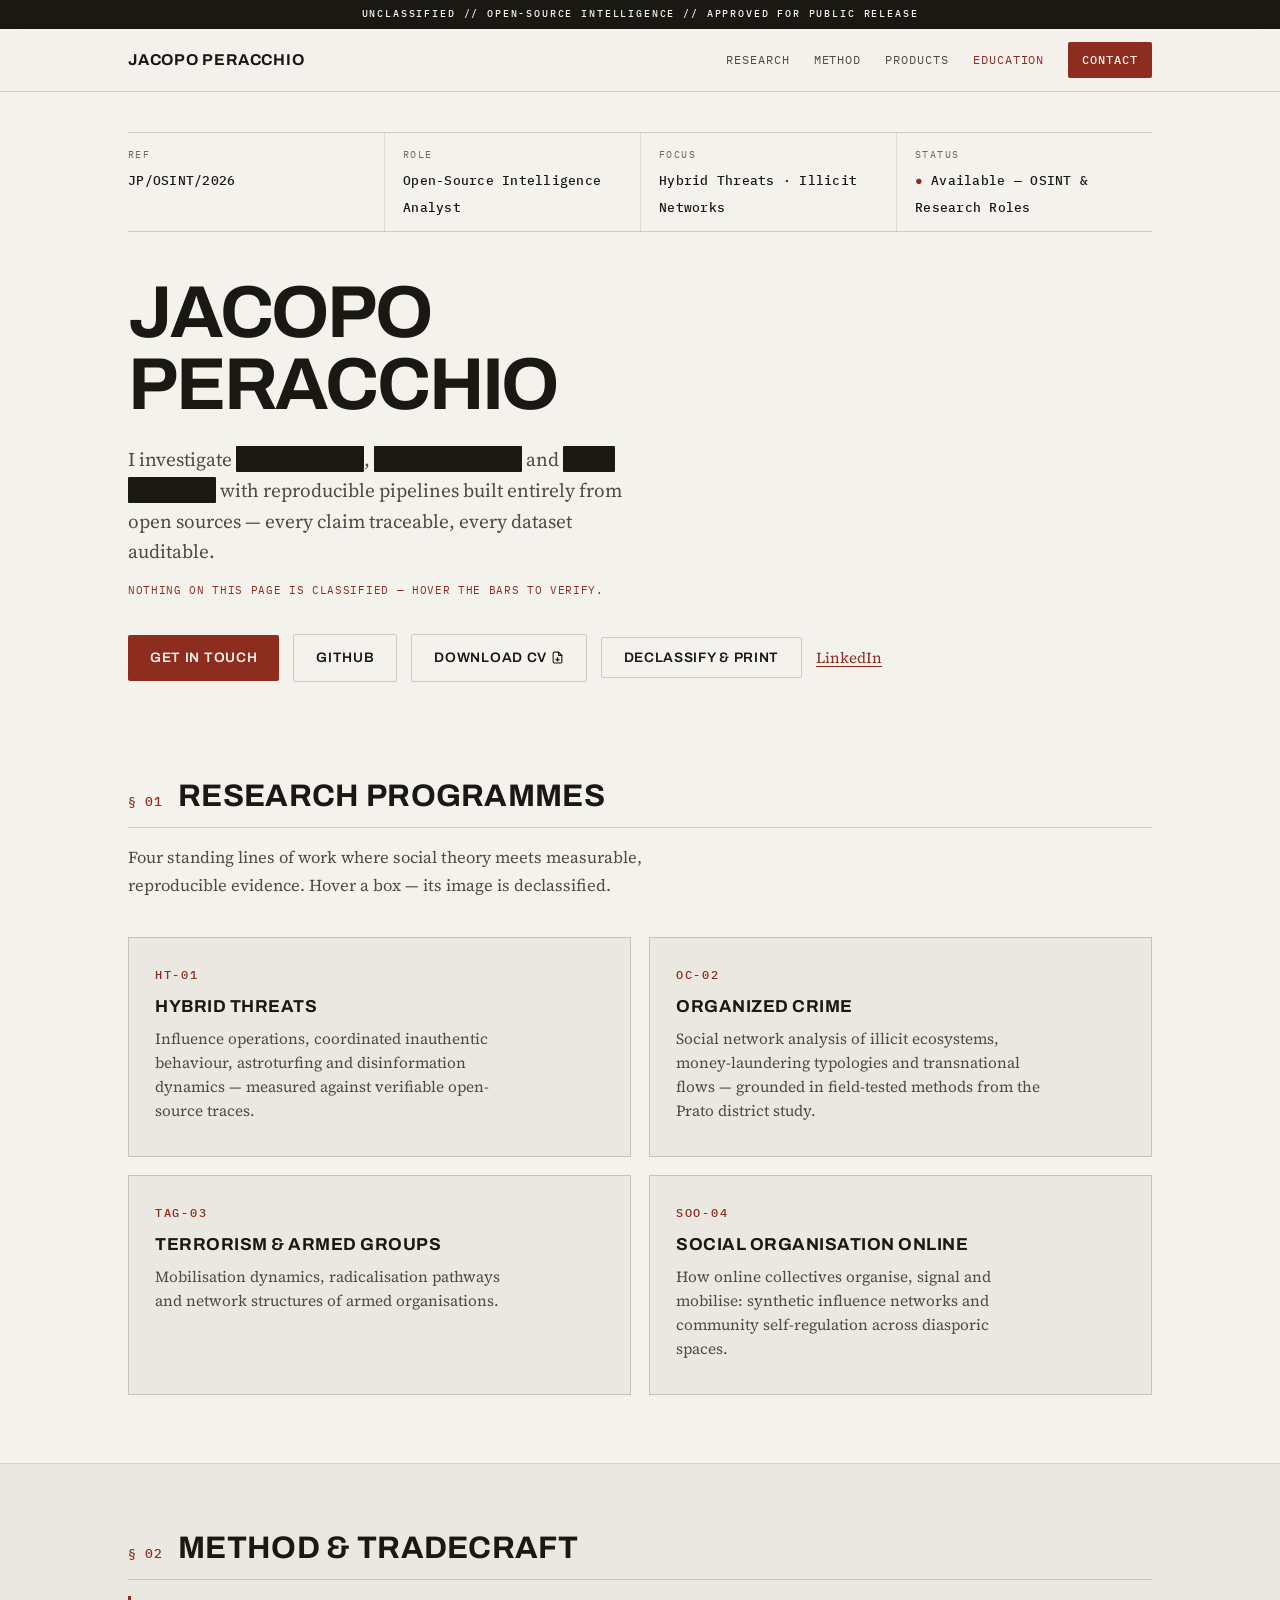
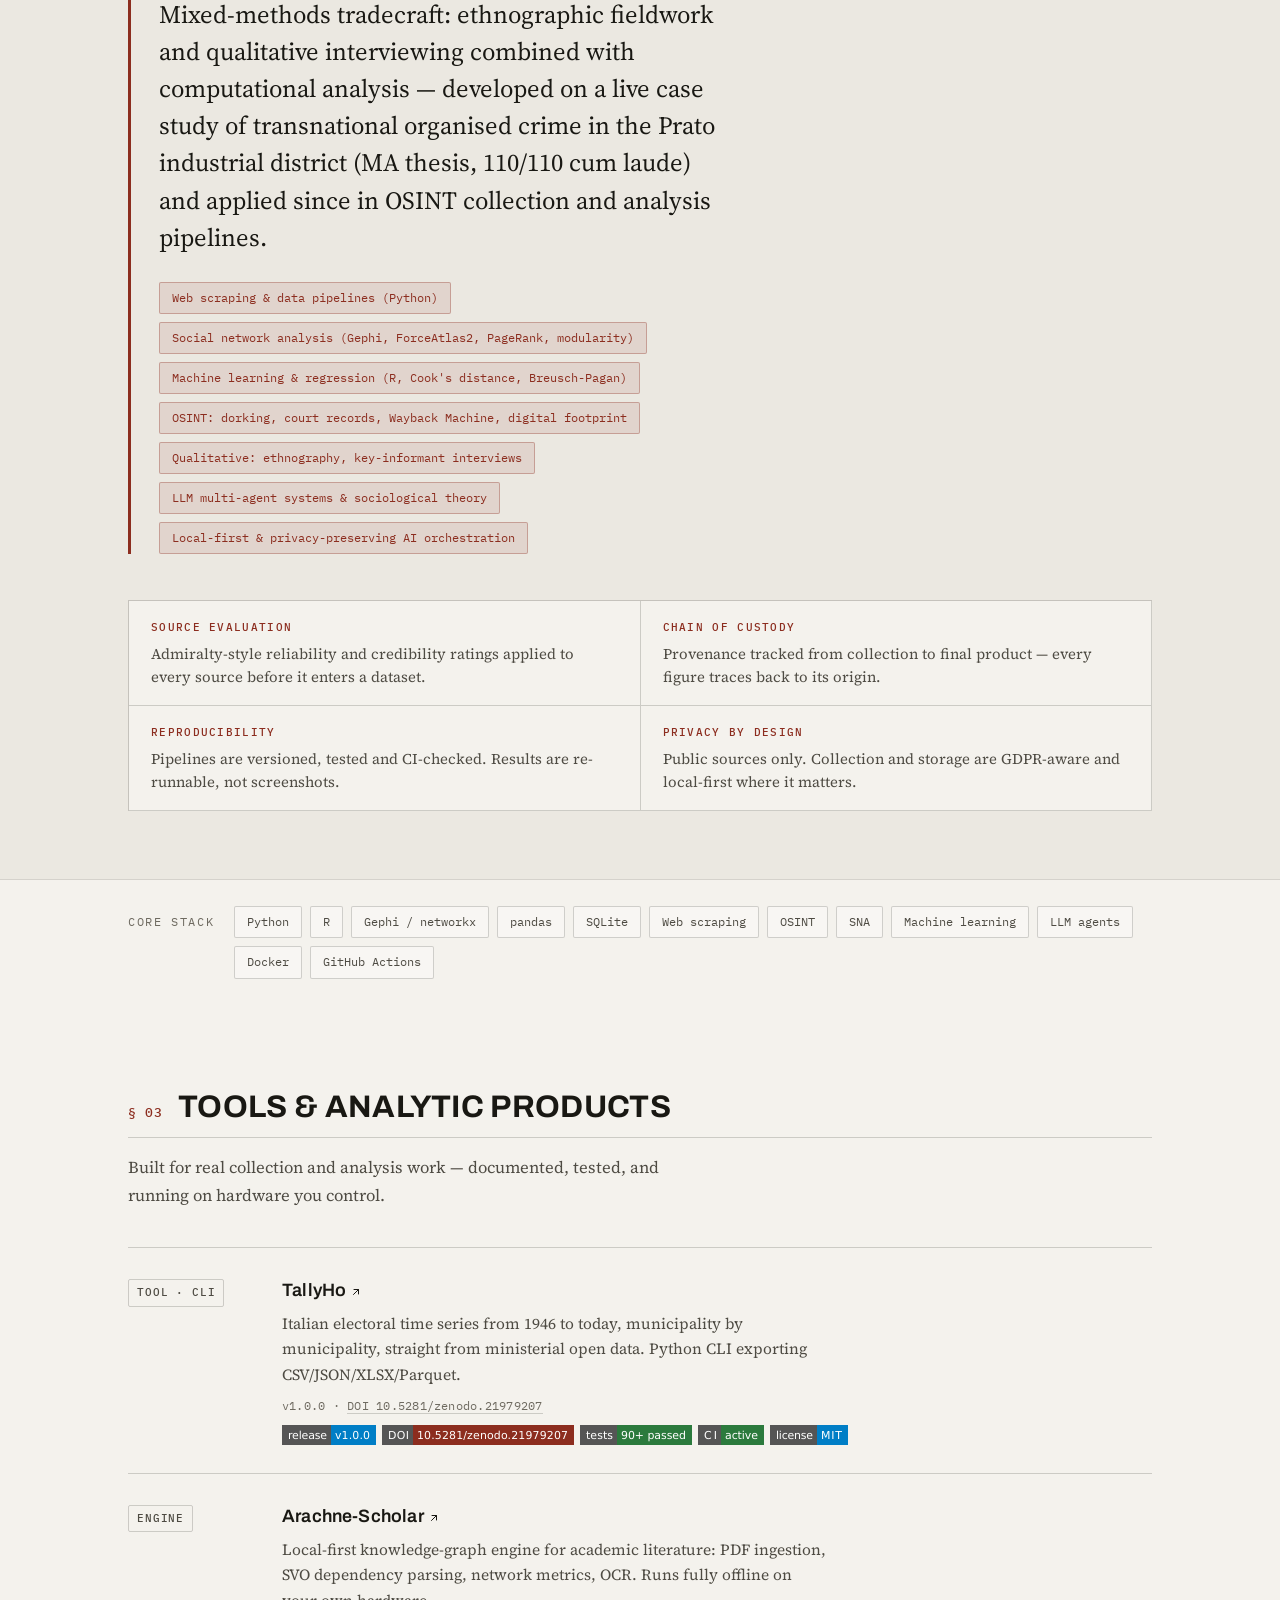
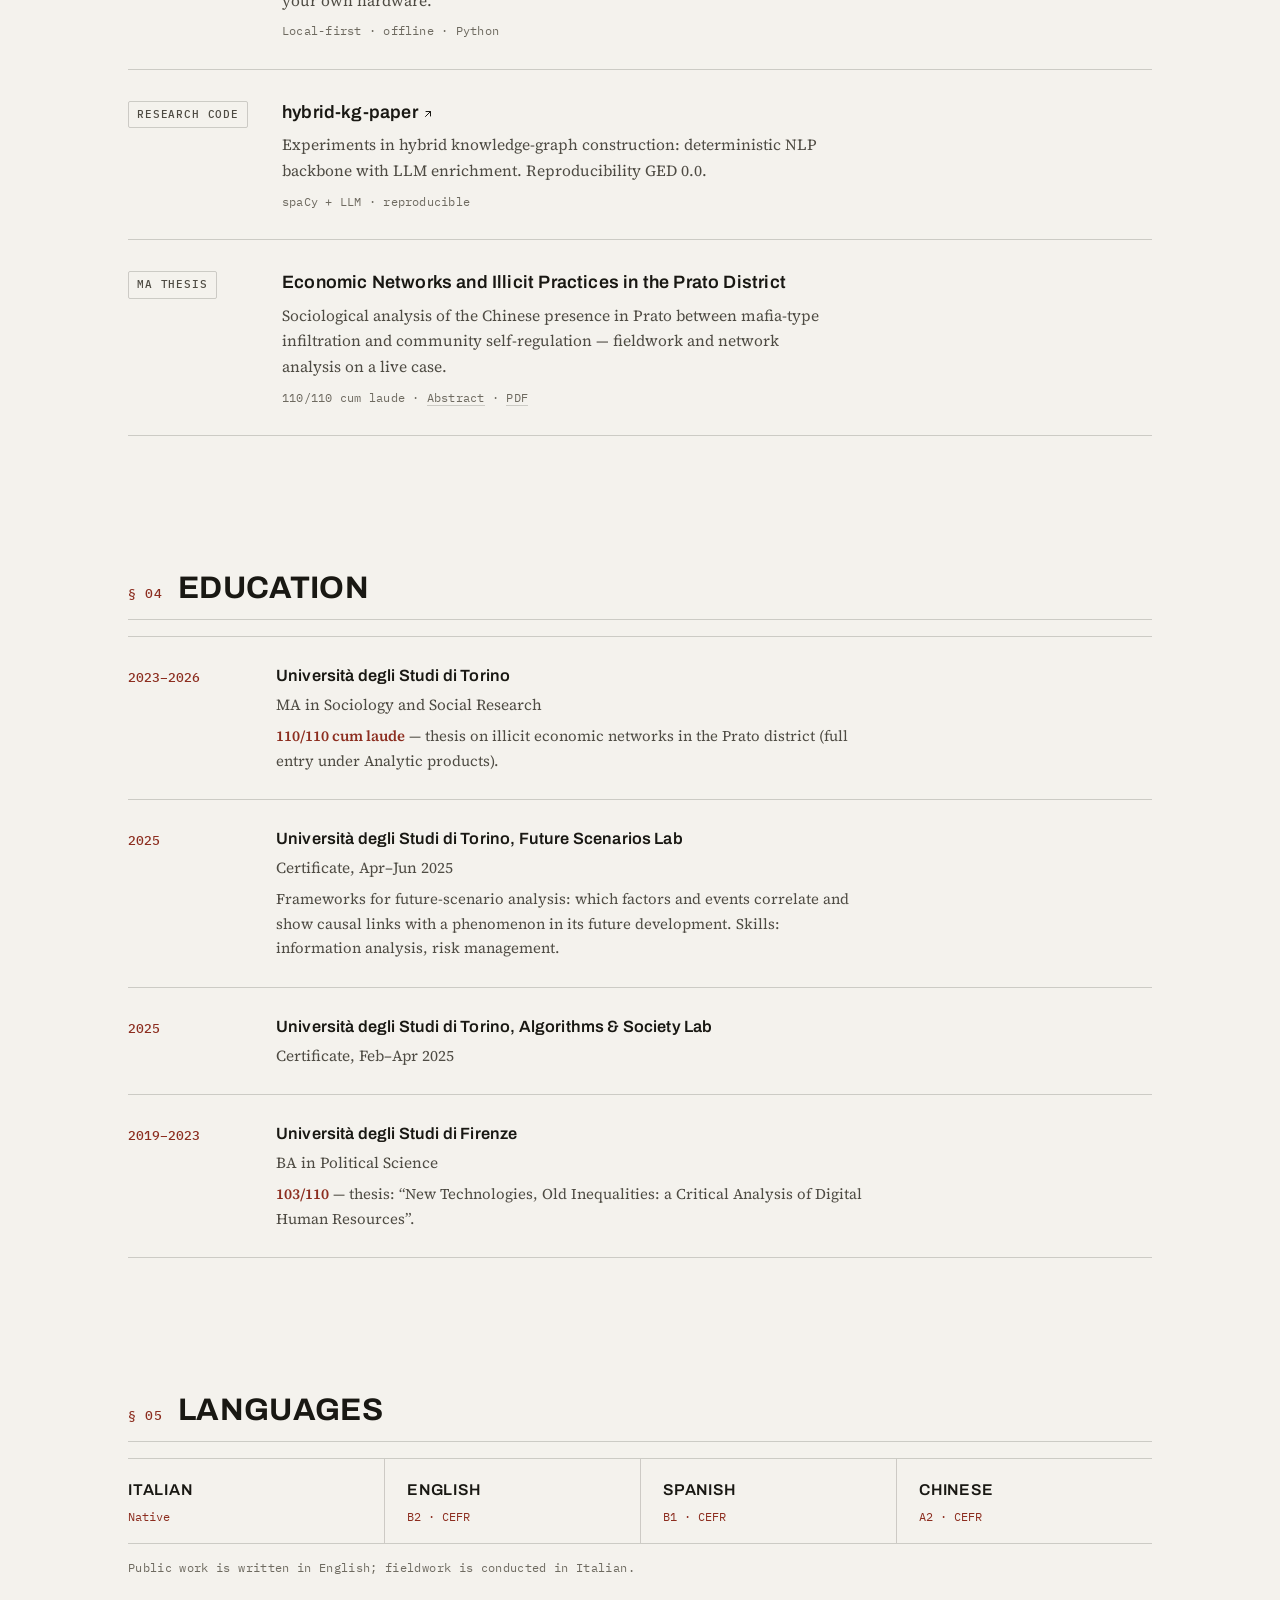
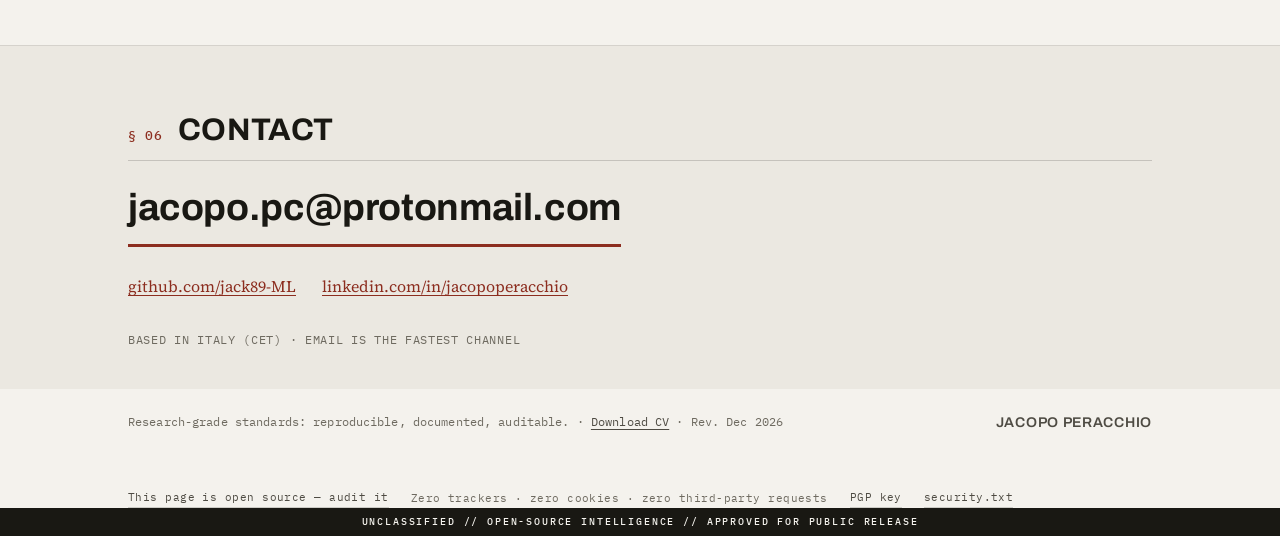
==== index.html @ c1d6b280 "Add robots.txt, sitemap.xml and RFC 9116 security.txt; link security.txt in footer" ====
<!DOCTYPE html>
<html lang="en">
<head>
<meta charset="UTF-8">
<meta name="viewport" content="width=device-width, initial-scale=1.0">
<title>Jacopo Peracchio — Open-Source Intelligence Analyst &amp; Computational Social Scientist</title>
<meta name="description" content="OSINT analyst and computational social scientist. Collection and analysis pipelines for hybrid threats, organized crime and illicit networks — reproducible, documented, auditable. Open to OSINT & research roles.">
<meta property="og:title" content="Jacopo Peracchio — Open-Source Intelligence Analyst">
<meta property="og:description" content="Reproducible OSINT and computational social science: pipelines for hybrid threats, organized crime and illicit networks.">
<meta property="og:image" content="assets/gephi_prato_graph.jpg">
<meta property="og:type" content="website">
<link rel="icon" href="data:image/svg+xml,<svg xmlns='http://www.w3.org/2000/svg' viewBox='0 0 16 16'><rect width='16' height='16' rx='3' fill='%23f4f2ed'/><rect x='3' y='6.5' width='10' height='3' fill='%23191813'/><rect x='5' y='11' width='6' height='1.5' fill='%238c2d1f'/></svg>">
<link rel="stylesheet" href="assets/fonts/fonts-local.css">
<script type="application/ld+json">
{
  "@context": "https://schema.org",
  "@type": "Person",
  "name": "Jacopo Peracchio",
  "email": "mailto:jacopo.pc@protonmail.com",
  "url": "https://jack89-ml.github.io/",
  "jobTitle": "Open-Source Intelligence Analyst",
  "description": "OSINT analyst and computational social scientist: collection and analysis pipelines for hybrid threats, organized crime and illicit networks.",
  "knowsLanguage": ["it", "en", "es", "zh"],
  "nationality": {"@type": "Country", "name": "Italy"},
  "alumniOf": [
    {"@type": "CollegeOrUniversity", "name": "Università degli Studi di Torino"},
    {"@type": "CollegeOrUniversity", "name": "Università degli Studi di Firenze"}
  ],
  "sameAs": [
    "https://github.com/jack89-ML",
    "https://www.linkedin.com/in/jacopoperacchio/"
  ]
}
</script>
<script>document.documentElement.classList.add('js');</script>
<style>
  /* ===== Intelligence-assessment document system =====
     The page is typeset like an analytic product approved for public
     release: classification banner, document-control header, mono
     control data, grotesque display, report-serif prose.
     Signature: redaction bars in the hero that unredact on hover. */
  :root {
    --paper: #f4f2ed;
    --panel: #ebe8e1;
    --ink: #191813;
    --ink-2: #4e4b43;
    --ink-3: #6e6a60;
    --ox: #8c2d1f;
    --ox-deep: #6e2318;
    --ox-soft: rgba(140, 45, 31, 0.10);
    --line: rgba(25, 24, 19, 0.18);
    --line-soft: rgba(25, 24, 19, 0.10);
    --disp: 'Archivo', 'Helvetica Neue', Arial, sans-serif;
    --serif: 'Source Serif 4', Georgia, 'Times New Roman', serif;
    --mono: 'IBM Plex Mono', ui-monospace, 'SF Mono', Menlo, monospace;
    --maxw: 1080px;
  }
  * { margin: 0; padding: 0; box-sizing: border-box; }
  html { scroll-behavior: smooth; }
  body {
    background: var(--paper);
    color: var(--ink);
    font-family: var(--serif);
    font-size: 16px;
    line-height: 1.65;
    -webkit-font-smoothing: antialiased;
    text-rendering: optimizeLegibility;
  }
  ::selection { background: var(--ox); color: var(--paper); }
  .container { max-width: var(--maxw); margin: 0 auto; padding: 0 28px; }
  a { color: var(--ox); text-decoration-thickness: 1px; text-underline-offset: 3px; }
  a:hover { color: var(--ox-deep); }
  a:focus-visible, .redact:focus-visible { outline: 2px solid var(--ox); outline-offset: 3px; border-radius: 2px; }
  .ico { vertical-align: -2px; display: inline-block; }

  /* ===== Classification banner ===== */
  .banner {
    background: var(--ink); color: var(--paper);
    font-family: var(--mono); font-size: 0.64rem; font-weight: 500;
    letter-spacing: 0.18em; text-transform: uppercase;
    text-align: center; padding: 6px 12px;
  }

  /* ===== Header ===== */
  .site-header {
    position: sticky; top: 0; z-index: 50;
    background: rgba(244, 242, 237, 0.93);
    backdrop-filter: blur(8px);
    border-bottom: 1px solid var(--line);
  }
  .nav { display: flex; align-items: center; justify-content: space-between; height: 62px; }
  .brand {
    font-family: var(--disp); font-weight: 700; font-size: 0.98rem;
    letter-spacing: 0.05em; text-transform: uppercase;
    color: var(--ink); text-decoration: none;
  }
  .brand:hover { color: var(--ink); }
  .nav-links { display: flex; align-items: center; gap: 24px; }
  .nav-links a {
    font-family: var(--mono); font-size: 0.74rem; letter-spacing: 0.08em;
    text-transform: uppercase; color: var(--ink-2); text-decoration: none;
  }
  .nav-links a:hover { color: var(--ox); }
  .nav-links a.active { color: var(--ox); }
  .nav-links .nav-cta {
    font-family: var(--mono); font-size: 0.74rem; font-weight: 500;
    letter-spacing: 0.08em; text-transform: uppercase;
    color: var(--paper); background: var(--ox); text-decoration: none;
    padding: 8px 14px; border-radius: 2px;
    transition: background 0.15s ease;
  }
  .nav-links .nav-cta:hover { background: var(--ox-deep); color: var(--paper); }

  /* ===== Hero: document-control block ===== */
  .hero { padding: 40px 0 30px; }
  .doc-meta {
    display: grid; grid-template-columns: repeat(4, 1fr);
    border-top: 1px solid var(--line); border-bottom: 1px solid var(--line);
    margin-bottom: 44px;
  }
  .doc-meta .cell { padding: 14px 18px 12px; border-left: 1px solid var(--line-soft); }
  .doc-meta .cell:first-child { border-left: none; padding-left: 0; }
  .doc-meta .k {
    font-family: var(--mono); font-size: 0.62rem; letter-spacing: 0.14em;
    text-transform: uppercase; color: var(--ink-3); display: block; margin-bottom: 3px;
  }
  .doc-meta .v {
    font-family: var(--mono); font-size: 0.8rem; font-weight: 500;
    color: var(--ink); letter-spacing: 0.02em;
  }
  .doc-meta .v .ok { color: var(--ox); }
  .hero-grid { display: grid; grid-template-columns: 1fr; gap: 56px; align-items: start; width: 100%; }
  .hero h1 {
    font-family: var(--disp); font-weight: 700; text-transform: uppercase;
    letter-spacing: -0.03em; line-height: 0.98;
    font-size: clamp(2.5rem, 6.4vw, 4.6rem);
    margin-bottom: 24px; color: var(--ink);
  }
  .hero .lead { font-size: 1.2rem; line-height: 1.6; color: var(--ink-2); max-width: 52ch; margin-bottom: 14px; }
  .redact {
    background: var(--ink); color: transparent;
    padding: 0 0.18em; border-radius: 1px;
    box-decoration-break: clone; -webkit-box-decoration-break: clone;
    transition: background-color 0.18s ease, color 0.18s ease;
  }
  .redact:hover, .redact:focus-visible, .redact.open {
    background: var(--ox-soft); color: var(--ink);
  }
  .declass-note {
    font-family: var(--mono); font-size: 0.7rem; letter-spacing: 0.06em;
    text-transform: uppercase; color: var(--ox); margin-bottom: 34px;
  }
  .hero-cta { display: flex; align-items: center; gap: 14px; flex-wrap: wrap; }
  .btn {
    display: inline-block; font-family: var(--disp); font-weight: 600;
    font-size: 0.86rem; letter-spacing: 0.05em; text-transform: uppercase;
    padding: 12px 22px; border-radius: 2px; text-decoration: none; cursor: pointer;
    transition: background 0.15s ease, border-color 0.15s ease, color 0.15s ease;
  }
  .btn-primary { background: var(--ox); color: var(--paper); }
  .btn-primary:hover { background: var(--ox-deep); color: var(--paper); }
  .btn-ghost { background: transparent; color: var(--ink); border: 1px solid var(--line); }
  .btn-ghost:hover { border-color: var(--ox); color: var(--ox); }
  .link-inline { font-size: 0.95rem; font-weight: 500; }
  /* hero: no figure — the plate now lives in the Research Programmes viewer */

  /* ===== Sections ===== */
  .sec { padding: 68px 0; }
  .sec-head {
    display: flex; align-items: baseline; gap: 16px;
    border-bottom: 1px solid var(--line); padding-bottom: 14px; margin-bottom: 16px;
  }
  .sec-ref { font-family: var(--mono); font-size: 0.82rem; font-weight: 500; color: var(--ox); letter-spacing: 0.04em; }
  .sec-head h2 {
    font-family: var(--disp); font-weight: 700; text-transform: uppercase;
    letter-spacing: 0.01em; line-height: 1.05; color: var(--ink);
    font-size: clamp(1.35rem, 2.6vw, 1.95rem);
  }
  .sec-note { color: var(--ink-2); max-width: 64ch; margin-bottom: 38px; font-size: 1.04rem; }

  /* ===== Research programmes: 2x2 grid, image appears on hover ===== */
  .ri-grid { display: grid; grid-template-columns: 1fr 1fr; gap: 18px; }
  .ri-card {
    position: relative; z-index: 1; overflow: hidden;
    background: var(--panel); border: 1px solid var(--line);
    padding: 26px 26px 24px; min-height: 220px;
    display: flex; flex-direction: column;
    transition: transform 0.25s ease, box-shadow 0.25s ease, border-color 0.25s ease;
  }
  .ri-img {
    position: absolute; inset: 0; z-index: 0; width: 100%; height: 100%;
    object-fit: cover; filter: grayscale(0.3) sepia(0.08) contrast(1.03);
    opacity: 0; transform: scale(1.06);
    transition: opacity 0.35s ease, transform 0.5s ease;
  }
  .ri-tint {
    position: absolute; inset: 0; z-index: 1;
    background: linear-gradient(160deg, rgba(110, 35, 24, 0.86), rgba(25, 24, 19, 0.84));
    opacity: 0; transition: opacity 0.35s ease;
  }
  .ri-card > .ri-code, .ri-card > h3, .ri-card > .ri-desc { position: relative; z-index: 2; }
  .ri-card .ri-code {
    font-family: var(--mono); font-size: 0.78rem; font-weight: 500;
    letter-spacing: 0.14em; color: var(--ox); margin-bottom: 12px;
    transition: color 0.3s ease;
  }
  .ri-card h3 {
    font-family: var(--disp); font-weight: 700; text-transform: uppercase;
    letter-spacing: 0.03em; font-size: 1.08rem; line-height: 1.2;
    color: var(--ink); transition: color 0.3s ease;
  }
  .ri-card .ri-desc {
    color: var(--ink-2); font-size: 0.96rem; line-height: 1.55;
    margin-top: 10px; max-width: 46ch; transition: color 0.3s ease;
  }
  .ri-card:hover, .ri-card:focus-within, .ri-card.open {
    transform: scale(1.04); z-index: 3; border-color: var(--ox-deep);
    box-shadow: 0 16px 40px rgba(25, 24, 19, 0.22);
  }
  .ri-card:hover .ri-img, .ri-card:focus-within .ri-img, .ri-card.open .ri-img { opacity: 1; transform: scale(1); }
  .ri-card:hover .ri-tint, .ri-card:focus-within .ri-tint, .ri-card.open .ri-tint { opacity: 1; }
  .ri-card:hover .ri-code, .ri-card:focus-within .ri-code, .ri-card.open .ri-code { color: rgba(244, 242, 237, 0.72); }
  .ri-card:hover h3, .ri-card:focus-within h3, .ri-card.open h3 { color: var(--paper); }
  .ri-card:hover .ri-desc, .ri-card:focus-within .ri-desc, .ri-card.open .ri-desc { color: rgba(244, 242, 237, 0.9); }

  /* ===== Method & tradecraft ===== */
  .method { background: var(--panel); border-top: 1px solid var(--line-soft); border-bottom: 1px solid var(--line-soft); }
  .method-block { border-left: 3px solid var(--ox); padding-left: 28px; max-width: 76ch; }
  .method-block > p {
    font-family: var(--serif); font-size: clamp(1.25rem, 2.3vw, 1.55rem); line-height: 1.5;
    color: var(--ink);
  }
  .chips { margin-top: 26px; display: flex; flex-wrap: wrap; gap: 8px; }
  .chip-accent {
    font-family: var(--mono); font-size: 0.76rem; color: var(--ox);
    padding: 5px 12px; border-radius: 2px; border: 1px solid rgba(140, 45, 31, 0.32); background: var(--ox-soft);
  }
  .standards {
    margin-top: 46px; display: grid; grid-template-columns: repeat(2, 1fr);
    border-top: 1px solid var(--line); border-left: 1px solid var(--line);
  }
  .standards .cell { border-right: 1px solid var(--line); border-bottom: 1px solid var(--line); padding: 18px 22px 16px; background: var(--paper); }
  .standards .k {
    font-family: var(--mono); font-size: 0.68rem; font-weight: 500; letter-spacing: 0.12em;
    text-transform: uppercase; color: var(--ox); display: block; margin-bottom: 6px;
  }
  .standards p { font-size: 0.93rem; color: var(--ink-2); line-height: 1.55; }

  /* ===== Stack strip ===== */
  .stack { padding: 26px 0 44px; }
  .stack-inner { display: flex; align-items: baseline; gap: 20px; }
  .stack-label {
    font-family: var(--mono); font-size: 0.72rem; text-transform: uppercase;
    letter-spacing: 0.14em; color: var(--ink-3); white-space: nowrap; flex-shrink: 0;
  }
  .stack-list { list-style: none; display: flex; flex-wrap: wrap; gap: 8px; }
  .chip {
    font-family: var(--mono); font-size: 0.76rem; color: var(--ink-2);
    padding: 5px 12px; border-radius: 2px; border: 1px solid var(--line); background: rgba(255, 255, 255, 0.35);
  }

  /* ===== Products register ===== */
  .proj-list { list-style: none; border-top: 1px solid var(--line); }
  .proj { display: grid; grid-template-columns: 128px 1fr; gap: 26px; padding: 28px 0; border-bottom: 1px solid var(--line); }
  .proj-tag {
    font-family: var(--mono); font-size: 0.66rem; font-weight: 500; letter-spacing: 0.08em;
    text-transform: uppercase; color: var(--ink-2);
    border: 1px solid var(--line); border-radius: 2px; padding: 4px 8px;
    justify-self: start; align-self: start; margin-top: 3px; white-space: nowrap;
  }
  .proj h3 { font-family: var(--disp); font-weight: 600; font-size: 1.12rem; letter-spacing: 0.01em; margin-bottom: 5px; }
  .proj h3 a { color: var(--ink); text-decoration: none; }
  .proj h3 a:hover { color: var(--ox); }
  .proj .desc { color: var(--ink-2); font-size: 0.97rem; max-width: 68ch; }
  .proj .meta { font-family: var(--mono); font-size: 0.74rem; color: var(--ink-3); margin-top: 8px; letter-spacing: 0.02em; }
  .proj .meta a { color: var(--ink-3); text-decoration: none; border-bottom: 1px solid var(--line); }
  .proj .meta a:hover { color: var(--ox); border-color: var(--ox); }
  .badges { display: flex; flex-wrap: wrap; gap: 6px; margin-top: 10px; align-items: center; }
  .badges img { display: block; height: 20px; width: auto; }
  .badges .badge-note { font-family: var(--mono); font-size: 0.66rem; color: var(--ink-3); letter-spacing: 0.03em; }

  /* ===== Education ===== */
  .edu-list { border-top: 1px solid var(--line); }
  .edu { display: grid; grid-template-columns: 120px 1fr; gap: 28px; padding: 26px 0; border-bottom: 1px solid var(--line); }
  .edu .years { font-family: var(--mono); font-size: 0.82rem; color: var(--ox); font-weight: 500; padding-top: 4px; }
  .edu h3 { font-family: var(--disp); font-weight: 600; font-size: 1.02rem; letter-spacing: 0.01em; color: var(--ink); }
  .edu .sub { color: var(--ink-2); font-size: 0.96rem; margin-top: 2px; }
  .edu .detail { color: var(--ink-2); font-size: 0.93rem; margin-top: 7px; max-width: 74ch; }
  .edu .grade { color: var(--ox); font-weight: 600; }

  /* ===== Languages ===== */
  .lang { display: grid; grid-template-columns: repeat(4, 1fr); border-top: 1px solid var(--line); border-bottom: 1px solid var(--line); }
  .lang .cell { border-left: 1px solid var(--line); padding: 18px 22px 16px; }
  .lang .cell:first-child { border-left: none; padding-left: 0; }
  .lang h3 { font-family: var(--disp); font-weight: 600; font-size: 0.98rem; text-transform: uppercase; letter-spacing: 0.05em; color: var(--ink); }
  .lang .lvl { font-family: var(--mono); font-size: 0.78rem; color: var(--ox); margin-top: 3px; }
  .lang-note { font-family: var(--mono); font-size: 0.72rem; color: var(--ink-3); letter-spacing: 0.03em; margin-top: 14px; }

  /* ===== Contact ===== */
  .contact { background: var(--panel); border-top: 1px solid var(--line-soft); padding-bottom: 40px; }
  .contact-email {
    font-family: var(--disp); font-weight: 700; letter-spacing: -0.01em;
    font-size: clamp(1.45rem, 3.2vw, 2.35rem);
    color: var(--ink); text-decoration: none; border-bottom: 3px solid var(--ox);
    padding-bottom: 5px; display: inline-block;
  }
  .contact-email:hover { color: var(--ox); }
  .contact-secondary { margin-top: 26px; display: flex; gap: 26px; flex-wrap: wrap; }
  .contact-secondary a { font-size: 1.0rem; font-weight: 500; }
  .contact-note { font-family: var(--mono); font-size: 0.72rem; letter-spacing: 0.06em; text-transform: uppercase; color: var(--ink-3); margin-top: 30px; }

  /* ===== Footer ===== */
  .footer-inner { display: flex; align-items: center; justify-content: space-between; gap: 16px; flex-wrap: wrap; padding: 22px 0 40px; }
  .footer-line { font-family: var(--mono); font-size: 0.76rem; color: var(--ink-3); letter-spacing: 0.01em; }
  .footer-link { color: var(--ink-2); text-decoration: underline; }
  .footer-link:hover { color: var(--ox); }
  .footer-name { font-family: var(--disp); font-weight: 600; font-size: 0.88rem; text-transform: uppercase; letter-spacing: 0.05em; color: var(--ink-2); }
  .footer-meta {
    margin-top: 14px; display: flex; flex-wrap: wrap; gap: 8px 22px; align-items: center;
    font-family: var(--mono); font-size: 0.7rem; letter-spacing: 0.04em; color: var(--ink-3);
  }
  .footer-meta a { color: var(--ink-2); text-decoration: none; border-bottom: 1px solid var(--line); }
  .footer-meta a:hover { color: var(--ox); border-color: var(--ox); }

  /* ===== Reveal (one-time fade-in, progressive enhancement) ===== */
  html.js .reveal { opacity: 0; transform: translateY(14px); transition: opacity 0.55s ease, transform 0.55s ease; }
  html.js .reveal.in { opacity: 1; transform: none; }
  html.js .hero .rise { opacity: 0; transform: translateY(12px); animation: rise 0.6s ease forwards; }
  html.js .hero .rise-1 { animation-delay: 0.05s; }
  html.js .hero .rise-2 { animation-delay: 0.15s; }
  html.js .hero .rise-3 { animation-delay: 0.25s; }
  html.js .hero .rise-4 { animation-delay: 0.35s; }
  @keyframes rise { to { opacity: 1; transform: none; } }

  @media (prefers-reduced-motion: reduce) {
    * { transition: none !important; animation: none !important; scroll-behavior: auto !important; }
    html.js .reveal { opacity: 1 !important; transform: none !important; }
    html.js .hero .rise { opacity: 1 !important; transform: none !important; }
    .redact { transition: none; }
  }

  /* ===== Responsive ===== */
  @media (max-width: 880px) {
    .doc-meta { grid-template-columns: repeat(2, 1fr); }
    .doc-meta .cell { border-top: 1px solid var(--line-soft); }
    .doc-meta .cell:nth-child(-n+2) { border-top: none; }
    .doc-meta .cell:nth-child(odd) { border-left: none; padding-left: 0; }
    .hero-grid { grid-template-columns: 1fr; gap: 36px; }

    .ri-grid { grid-template-columns: 1fr; }
    .proj { grid-template-columns: 1fr; gap: 10px; }
    .edu { grid-template-columns: 1fr; gap: 5px; }
    .lang { grid-template-columns: repeat(2, 1fr); }
    .lang .cell { border-left: 1px solid var(--line); border-top: 1px solid var(--line); padding: 16px; }
    .lang .cell:nth-child(1), .lang .cell:nth-child(2) { border-top: none; }
    .lang .cell:nth-child(odd) { border-left: none; padding-left: 0; }
    .standards { grid-template-columns: 1fr; }
    .stack-inner { flex-direction: column; gap: 10px; }
  }
  @media (max-width: 560px) {
    .nav-links .nav-link { display: none; }
    .nav { height: 56px; }
    .sec { padding: 46px 0; }
    .doc-meta { grid-template-columns: 1fr; }
    .doc-meta .cell { border-left: none; padding-left: 0; }
    .doc-meta .cell:nth-child(2) { border-top: 1px solid var(--line-soft); }
    .contact-email { font-size: 1.3rem; }
  }

  /* ===== Print: the page declassifies on paper ===== */
  @media print {
    .site-header, .hero-cta, .nav-cta, #print-btn { display: none; }
    body { background: #fff; font-size: 11.5pt; }
    .sec { padding: 24pt 0; }
    .redact { background: transparent !important; color: var(--ink) !important; }
    .ri-img { opacity: 1 !important; transform: none !important; }
    .reveal { opacity: 1 !important; transform: none !important; }
    .contact, .method { background: #fff; }
    a { color: var(--ink); }
  }
</style>
</head>
<body>

<div class="banner" role="presentation">Unclassified&nbsp;//&nbsp;Open-Source Intelligence&nbsp;//&nbsp;Approved for Public Release</div>

<header class="site-header">
  <nav class="container nav" aria-label="Primary">
    <a class="brand" href="#top">Jacopo Peracchio</a>
    <div class="nav-links">
      <a class="nav-link" href="#research">Research</a>
      <a class="nav-link" href="#method">Method</a>
      <a class="nav-link" href="#products">Products</a>
      <a class="nav-link" href="#education">Education</a>
      <a class="nav-cta" href="mailto:jacopo.pc@protonmail.com">Contact</a>
    </div>
  </nav>
</header>

<main id="top">

  <section class="hero" aria-label="Introduction">
    <div class="container">
      <div class="doc-meta rise rise-1" aria-label="Document control">
        <div class="cell"><span class="k">Ref</span><span class="v">JP/OSINT/2026</span></div>
        <div class="cell"><span class="k">Role</span><span class="v">Open-Source Intelligence Analyst</span></div>
        <div class="cell"><span class="k">Focus</span><span class="v">Hybrid Threats &middot; Illicit Networks</span></div>
        <div class="cell"><span class="k">Status</span><span class="v"><span class="ok">&#9679;</span> Available &mdash; OSINT &amp; Research Roles</span></div>
      </div>
      <div class="hero-grid">
        <div>
          <h1 class="rise rise-2">Jacopo<br>Peracchio</h1>
          <p class="lead rise rise-3">I investigate <span class="redact" tabindex="0">hybrid threats</span>, <span class="redact" tabindex="0">organized crime</span> and <span class="redact" tabindex="0">illicit networks</span> with reproducible pipelines built entirely from open sources &mdash; every claim traceable, every dataset auditable.</p>
          <p class="declass-note rise rise-3">Nothing on this page is classified &mdash; hover the bars to verify.</p>
          <div class="hero-cta rise rise-4">
            <a class="btn btn-primary" href="mailto:jacopo.pc@protonmail.com">Get in touch</a>
            <a class="btn btn-ghost" href="https://github.com/jack89-ML" target="_blank" rel="noopener">GitHub</a>
            <a class="btn btn-ghost" href="assets/cv_jacopo_peracchio.pdf" download>Download CV <svg class="ico" width="13" height="13" viewBox="0 0 24 24" fill="none" stroke="currentColor" stroke-width="2" stroke-linecap="round" stroke-linejoin="round" aria-hidden="true"><path d="M14 2H6a2 2 0 0 0-2 2v16a2 2 0 0 0 2 2h12a2 2 0 0 0 2-2V8z"/><path d="M14 2v6h6"/><path d="M12 18v-6"/><path d="M9 15l3 3 3-3"/></svg></a>
            <button class="btn btn-ghost" type="button" id="print-btn" title="Print this page with the redaction bars lifted">Declassify &amp; print</button>
            <a class="link-inline" href="https://www.linkedin.com/in/jacopoperacchio/" target="_blank" rel="noopener">LinkedIn</a>
          </div>
        </div>
      </div>
    </div>
  </section>

  <section class="sec" id="research" aria-labelledby="research-title">
    <div class="container reveal">
      <div class="sec-head">
        <span class="sec-ref">&sect; 01</span>
        <h2 id="research-title">Research Programmes</h2>
      </div>
      <p class="sec-note">Four standing lines of work where social theory meets measurable, reproducible evidence. Hover a box &mdash; its image is declassified.</p>
      <div class="ri-grid">
        <div class="ri-card" tabindex="0">
          <img class="ri-img" src="assets/rp_hybrid-threats.jpg" alt="" loading="lazy">
          <div class="ri-tint"></div>
          <span class="ri-code">HT-01</span>
          <h3>Hybrid Threats</h3>
          <p class="ri-desc">Influence operations, coordinated inauthentic behaviour, astroturfing and disinformation dynamics &mdash; measured against verifiable open-source traces.</p>
        </div>
        <div class="ri-card" tabindex="0">
          <img class="ri-img" src="assets/rp_organized-crime.jpg" alt="" loading="lazy">
          <div class="ri-tint"></div>
          <span class="ri-code">OC-02</span>
          <h3>Organized Crime</h3>
          <p class="ri-desc">Social network analysis of illicit ecosystems, money-laundering typologies and transnational flows &mdash; grounded in field-tested methods from the Prato district study.</p>
        </div>
        <div class="ri-card" tabindex="0">
          <img class="ri-img" src="assets/rp_terrorism.jpg" alt="" loading="lazy">
          <div class="ri-tint"></div>
          <span class="ri-code">TAG-03</span>
          <h3>Terrorism &amp; Armed Groups</h3>
          <p class="ri-desc">Mobilisation dynamics, radicalisation pathways and network structures of armed organisations.</p>
        </div>
        <div class="ri-card" tabindex="0">
          <img class="ri-img" src="assets/rp_social-online.jpg" alt="" loading="lazy">
          <div class="ri-tint"></div>
          <span class="ri-code">SOO-04</span>
          <h3>Social Organisation Online</h3>
          <p class="ri-desc">How online collectives organise, signal and mobilise: synthetic influence networks and community self-regulation across diasporic spaces.</p>
        </div>
      </div>
    </div>
  </section>

  <section class="method sec" id="method" aria-labelledby="method-title">
    <div class="container reveal">
      <div class="sec-head">
        <span class="sec-ref">&sect; 02</span>
        <h2 id="method-title">Method &amp; Tradecraft</h2>
      </div>
      <div class="method-block">
        <p>Mixed-methods tradecraft: ethnographic fieldwork and qualitative interviewing combined with computational analysis &mdash; developed on a live case study of transnational organised crime in the Prato industrial district (MA thesis, 110/110 cum laude) and applied since in OSINT collection and analysis pipelines.</p>
        <div class="chips">
          <span class="chip-accent">Web scraping &amp; data pipelines (Python)</span>
          <span class="chip-accent">Social network analysis (Gephi, ForceAtlas2, PageRank, modularity)</span>
          <span class="chip-accent">Machine learning &amp; regression (R, Cook's distance, Breusch-Pagan)</span>
          <span class="chip-accent">OSINT: dorking, court records, Wayback Machine, digital footprint</span>
          <span class="chip-accent">Qualitative: ethnography, key-informant interviews</span>
          <span class="chip-accent">LLM multi-agent systems &amp; sociological theory</span>
          <span class="chip-accent">Local-first &amp; privacy-preserving AI orchestration</span>
        </div>
      </div>
      <div class="standards">
        <div class="cell">
          <span class="k">Source evaluation</span>
          <p>Admiralty-style reliability and credibility ratings applied to every source before it enters a dataset.</p>
        </div>
        <div class="cell">
          <span class="k">Chain of custody</span>
          <p>Provenance tracked from collection to final product &mdash; every figure traces back to its origin.</p>
        </div>
        <div class="cell">
          <span class="k">Reproducibility</span>
          <p>Pipelines are versioned, tested and CI-checked. Results are re-runnable, not screenshots.</p>
        </div>
        <div class="cell">
          <span class="k">Privacy by design</span>
          <p>Public sources only. Collection and storage are GDPR-aware and local-first where it matters.</p>
        </div>
      </div>
    </div>
  </section>

  <div class="stack">
    <div class="container stack-inner">
      <span class="stack-label">Core stack</span>
      <ul class="stack-list">
        <li class="chip">Python</li>
        <li class="chip">R</li>
        <li class="chip">Gephi / networkx</li>
        <li class="chip">pandas</li>
        <li class="chip">SQLite</li>
        <li class="chip">Web scraping</li>
        <li class="chip">OSINT</li>
        <li class="chip">SNA</li>
        <li class="chip">Machine learning</li>
        <li class="chip">LLM agents</li>
        <li class="chip">Docker</li>
        <li class="chip">GitHub Actions</li>
      </ul>
    </div>
  </div>

  <section class="sec" id="products" aria-labelledby="products-title">
    <div class="container reveal">
      <div class="sec-head">
        <span class="sec-ref">&sect; 03</span>
        <h2 id="products-title">Tools &amp; Analytic Products</h2>
      </div>
      <p class="sec-note">Built for real collection and analysis work &mdash; documented, tested, and running on hardware you control.</p>
      <ul class="proj-list">
        <li class="proj">
          <span class="proj-tag">Tool &middot; CLI</span>
          <div>
            <h3><a href="https://github.com/jack89-ML/tallyho" target="_blank" rel="noopener">TallyHo <svg class="ico" width="12" height="12" viewBox="0 0 24 24" fill="none" stroke="currentColor" stroke-width="2" stroke-linecap="round" stroke-linejoin="round" aria-hidden="true"><path d="M7 17L17 7"/><path d="M8 7h9v9"/></svg></a></h3>
            <p class="desc">Italian electoral time series from 1946 to today, municipality by municipality, straight from ministerial open data. Python CLI exporting CSV/JSON/XLSX/Parquet.</p>
            <p class="meta">v1.0.0 &middot; <a href="https://doi.org/10.5281/zenodo.21979207" target="_blank" rel="noopener">DOI 10.5281/zenodo.21979207</a></p>
            <div class="badges">
              <img src="assets/badge-tallyho-release.svg" alt="Latest release: v1.0.0" loading="lazy" width="94" height="20">
              <img src="assets/badge-doi.svg" alt="DOI: 10.5281/zenodo.21979207" loading="lazy" width="192" height="20">
              <img src="assets/badge-tests.svg" alt="Tests: 90+ passed" loading="lazy" width="112" height="20">
              <img src="assets/badge-ci.svg" alt="CI: active" loading="lazy" width="56" height="20">
              <img src="assets/badge-license.svg" alt="License: MIT" loading="lazy" width="80" height="20">
            </div>
          </div>
        </li>
        <li class="proj">
          <span class="proj-tag">Engine</span>
          <div>
            <h3><a href="https://github.com/jack89-ML/Arachne-Scholar" target="_blank" rel="noopener">Arachne-Scholar <svg class="ico" width="12" height="12" viewBox="0 0 24 24" fill="none" stroke="currentColor" stroke-width="2" stroke-linecap="round" stroke-linejoin="round" aria-hidden="true"><path d="M7 17L17 7"/><path d="M8 7h9v9"/></svg></a></h3>
            <p class="desc">Local-first knowledge-graph engine for academic literature: PDF ingestion, SVO dependency parsing, network metrics, OCR. Runs fully offline on your own hardware.</p>
            <p class="meta">Local-first &middot; offline &middot; Python</p>
          </div>
        </li>
        <li class="proj">
          <span class="proj-tag">Research code</span>
          <div>
            <h3><a href="https://github.com/jack89-ML/hybrid-kg-paper" target="_blank" rel="noopener">hybrid-kg-paper <svg class="ico" width="12" height="12" viewBox="0 0 24 24" fill="none" stroke="currentColor" stroke-width="2" stroke-linecap="round" stroke-linejoin="round" aria-hidden="true"><path d="M7 17L17 7"/><path d="M8 7h9v9"/></svg></a></h3>
            <p class="desc">Experiments in hybrid knowledge-graph construction: deterministic NLP backbone with LLM enrichment. Reproducibility GED 0.0.</p>
            <p class="meta">spaCy + LLM &middot; reproducible</p>
          </div>
        </li>
        <li class="proj">
          <span class="proj-tag">MA thesis</span>
          <div>
            <h3>Economic Networks and Illicit Practices in the Prato District</h3>
            <p class="desc">Sociological analysis of the Chinese presence in Prato between mafia-type infiltration and community self-regulation &mdash; fieldwork and network analysis on a live case.</p>
            <p class="meta">110/110 cum laude &middot; <a href="assets/abstract_tesi.pdf" download>Abstract</a> &middot; <a href="assets/tesi_magistrale.pdf" download>PDF</a></p>
          </div>
        </li>
      </ul>
    </div>
  </section>

  <section class="sec" id="education" aria-labelledby="education-title">
    <div class="container reveal">
      <div class="sec-head">
        <span class="sec-ref">&sect; 04</span>
        <h2 id="education-title">Education</h2>
      </div>
      <div class="edu-list">
        <div class="edu">
          <div class="years">2023&ndash;2026</div>
          <div>
            <h3>Universit&agrave; degli Studi di Torino</h3>
            <div class="sub">MA in Sociology and Social Research</div>
            <div class="detail"><span class="grade">110/110 cum laude</span> &mdash; thesis on illicit economic networks in the Prato district (full entry under Analytic products).</div>
          </div>
        </div>
        <div class="edu">
          <div class="years">2025</div>
          <div>
            <h3>Universit&agrave; degli Studi di Torino, Future Scenarios Lab</h3>
            <div class="sub">Certificate, Apr&ndash;Jun 2025</div>
            <div class="detail">Frameworks for future-scenario analysis: which factors and events correlate and show causal links with a phenomenon in its future development. Skills: information analysis, risk management.</div>
          </div>
        </div>
        <div class="edu">
          <div class="years">2025</div>
          <div>
            <h3>Universit&agrave; degli Studi di Torino, Algorithms &amp; Society Lab</h3>
            <div class="sub">Certificate, Feb&ndash;Apr 2025</div>
          </div>
        </div>
        <div class="edu">
          <div class="years">2019&ndash;2023</div>
          <div>
            <h3>Universit&agrave; degli Studi di Firenze</h3>
            <div class="sub">BA in Political Science</div>
            <div class="detail"><span class="grade">103/110</span> &mdash; thesis: &ldquo;New Technologies, Old Inequalities: a Critical Analysis of Digital Human Resources&rdquo;.</div>
          </div>
        </div>
      </div>
    </div>
  </section>

  <section class="sec" id="languages" aria-labelledby="languages-title">
    <div class="container reveal">
      <div class="sec-head">
        <span class="sec-ref">&sect; 05</span>
        <h2 id="languages-title">Languages</h2>
      </div>
      <div class="lang">
        <div class="cell"><h3>Italian</h3><div class="lvl">Native</div></div>
        <div class="cell"><h3>English</h3><div class="lvl">B2 &middot; CEFR</div></div>
        <div class="cell"><h3>Spanish</h3><div class="lvl">B1 &middot; CEFR</div></div>
        <div class="cell"><h3>Chinese</h3><div class="lvl">A2 &middot; CEFR</div></div>
      </div>
      <p class="lang-note">Public work is written in English; fieldwork is conducted in Italian.</p>
    </div>
  </section>

  <section class="contact sec" id="contact" aria-labelledby="contact-title">
    <div class="container reveal">
      <div class="sec-head">
        <span class="sec-ref">&sect; 06</span>
        <h2 id="contact-title">Contact</h2>
      </div>
      <a class="contact-email" href="mailto:jacopo.pc@protonmail.com">jacopo.pc@protonmail.com</a>
      <div class="contact-secondary">
        <a href="https://github.com/jack89-ML" target="_blank" rel="noopener">github.com/jack89-ML</a>
        <a href="https://www.linkedin.com/in/jacopoperacchio/" target="_blank" rel="noopener">linkedin.com/in/jacopoperacchio</a>
      </div>
      <p class="contact-note">Based in Italy (CET) &middot; email is the fastest channel</p>
    </div>
  </section>

</main>

<footer>
  <div class="container">
    <div class="footer-inner">
      <span class="footer-line">Research-grade standards: reproducible, documented, auditable. &middot; <a class="footer-link" href="assets/cv_jacopo_peracchio.pdf" download>Download CV</a> &middot; <span id="rev">Rev. 2026-08</span></span>
      <span class="footer-name">Jacopo Peracchio</span>
    </div>
    <div class="footer-meta">
      <a href="https://github.com/jack89-ML/jack89-ML.github.io" target="_blank" rel="noopener">This page is open source &mdash; audit it</a>
      <span>Zero trackers &middot; zero cookies &middot; zero third-party requests</span>
      <a href="assets/jacopo_peracchio.pub.asc" download>PGP key</a>
      <a href=".well-known/security.txt">security.txt</a>
    </div>
  </div>
</footer>

<div class="banner" role="presentation">Unclassified&nbsp;//&nbsp;Open-Source Intelligence&nbsp;//&nbsp;Approved for Public Release</div>

<script>
  // One-time, subtle reveal on section content. IntersectionObserver only.
  (function () {
    var els = document.querySelectorAll('.reveal');
    var reduced = window.matchMedia && window.matchMedia('(prefers-reduced-motion: reduce)').matches;
    if (reduced || !('IntersectionObserver' in window)) {
      els.forEach(function (el) { el.classList.add('in'); });
      return;
    }
    var io = new IntersectionObserver(function (entries) {
      entries.forEach(function (entry) {
        if (entry.isIntersecting) {
          entry.target.classList.add('in');
          io.unobserve(entry.target);
        }
      });
    }, { threshold: 0.1, rootMargin: '0px 0px -8% 0px' });
    els.forEach(function (el) { io.observe(el); });
  })();

  // Scroll spy: highlight the nav link of the section currently in view.
  (function () {
    var links = document.querySelectorAll('.site-header .nav-links a[href^="#"]');
    if (!links.length || !('IntersectionObserver' in window)) return;
    var map = {};
    links.forEach(function (a) {
      var id = a.getAttribute('href').slice(1);
      var sec = document.getElementById(id);
      if (sec) map[id] = a;
    });
    var ids = Object.keys(map);
    if (!ids.length) return;
    var spy = new IntersectionObserver(function (entries) {
      entries.forEach(function (entry) {
        if (!entry.isIntersecting) return;
        links.forEach(function (a) { a.classList.remove('active'); });
        var a = map[entry.target.id];
        if (a) a.classList.add('active');
      });
    }, { rootMargin: '-30% 0px -60% 0px', threshold: 0 });
    ids.forEach(function (id) { spy.observe(document.getElementById(id)); });
  })();

  // Declassify & print: lift the redaction bars, then open the print dialog.
  (function () {
    var btn = document.getElementById('print-btn');
    if (!btn) return;
    btn.addEventListener('click', function () {
      document.querySelectorAll('.redact').forEach(function (r) { r.classList.add('open'); });
      setTimeout(function () { window.print(); }, 60);
    });
  })();

  // Touch devices have no hover: unredact the bars after a beat.
  (function () {
    if (!window.matchMedia) return;
    if (matchMedia('(hover: none)').matches) {
      setTimeout(function () {
        document.querySelectorAll('.redact').forEach(function (r) { r.classList.add('open'); });
      }, 1100);
      // Research cards open on tap when there is no hover.
      document.querySelectorAll('.ri-card').forEach(function (c) {
        c.addEventListener('click', function () { c.classList.toggle('open'); });
      });

    }
  })();

  // Revision date: reflect the deployed build, not a hardcoded string.
  (function () {
    var el = document.getElementById('rev');
    if (!el) return;
    var d = new Date(document.lastModified);
    if (!isNaN(d) && d.getFullYear() > 2020) {
      var m = ['Jan','Feb','Mar','Apr','May','Jun','Jul','Aug','Sep','Oct','Nov','Dec'];
      el.textContent = 'Rev. ' + m[d.getMonth()] + ' ' + d.getFullYear();
    }
  })();
</script>

</body>
</html>
---- assets/fonts/fonts-local.css ----
@font-face { font-family: 'Archivo'; font-style: normal; font-weight: 500; font-display: swap; src: url('archivo-k3kPo8UDI-1M0wlSV9XAw6lQkqWY8Q82sLySOxK-vA.woff2') format('woff2'); unicode-range: U+0102-0103, U+0110-0111, U+0128-0129, U+0168-0169, U+01A0-01A1, U+01AF-01B0, U+0300-0301, U+0303-0304, U+0308-0309, U+0323, U+0329, U+1EA0-1EF9, U+20AB; }
@font-face { font-family: 'Archivo'; font-style: normal; font-weight: 500; font-display: swap; src: url('archivo-k3kPo8UDI-1M0wlSV9XAw6lQkqWY8Q82sLyTOxK-vA.woff2') format('woff2'); unicode-range: U+0100-02BA, U+02BD-02C5, U+02C7-02CC, U+02CE-02D7, U+02DD-02FF, U+0304, U+0308, U+0329, U+1D00-1DBF, U+1E00-1E9F, U+1EF2-1EFF, U+2020, U+20A0-20AB, U+20AD-20C0, U+2113, U+2C60-2C7F, U+A720-A7FF; }
@font-face { font-family: 'Archivo'; font-style: normal; font-weight: 500; font-display: swap; src: url('archivo-k3kPo8UDI-1M0wlSV9XAw6lQkqWY8Q82sLydOxI.woff2') format('woff2'); unicode-range: U+0000-00FF, U+0131, U+0152-0153, U+02BB-02BC, U+02C6, U+02DA, U+02DC, U+0304, U+0308, U+0329, U+2000-206F, U+20AC, U+2122, U+2191, U+2193, U+2212, U+2215, U+FEFF, U+FFFD; }
@font-face { font-family: 'Archivo'; font-style: normal; font-weight: 600; font-display: swap; src: url('archivo-k3kPo8UDI-1M0wlSV9XAw6lQkqWY8Q82sLySOxK-vA.woff2') format('woff2'); unicode-range: U+0102-0103, U+0110-0111, U+0128-0129, U+0168-0169, U+01A0-01A1, U+01AF-01B0, U+0300-0301, U+0303-0304, U+0308-0309, U+0323, U+0329, U+1EA0-1EF9, U+20AB; }
@font-face { font-family: 'Archivo'; font-style: normal; font-weight: 600; font-display: swap; src: url('archivo-k3kPo8UDI-1M0wlSV9XAw6lQkqWY8Q82sLyTOxK-vA.woff2') format('woff2'); unicode-range: U+0100-02BA, U+02BD-02C5, U+02C7-02CC, U+02CE-02D7, U+02DD-02FF, U+0304, U+0308, U+0329, U+1D00-1DBF, U+1E00-1E9F, U+1EF2-1EFF, U+2020, U+20A0-20AB, U+20AD-20C0, U+2113, U+2C60-2C7F, U+A720-A7FF; }
@font-face { font-family: 'Archivo'; font-style: normal; font-weight: 600; font-display: swap; src: url('archivo-k3kPo8UDI-1M0wlSV9XAw6lQkqWY8Q82sLydOxI.woff2') format('woff2'); unicode-range: U+0000-00FF, U+0131, U+0152-0153, U+02BB-02BC, U+02C6, U+02DA, U+02DC, U+0304, U+0308, U+0329, U+2000-206F, U+20AC, U+2122, U+2191, U+2193, U+2212, U+2215, U+FEFF, U+FFFD; }
@font-face { font-family: 'Archivo'; font-style: normal; font-weight: 700; font-display: swap; src: url('archivo-k3kPo8UDI-1M0wlSV9XAw6lQkqWY8Q82sLySOxK-vA.woff2') format('woff2'); unicode-range: U+0102-0103, U+0110-0111, U+0128-0129, U+0168-0169, U+01A0-01A1, U+01AF-01B0, U+0300-0301, U+0303-0304, U+0308-0309, U+0323, U+0329, U+1EA0-1EF9, U+20AB; }
@font-face { font-family: 'Archivo'; font-style: normal; font-weight: 700; font-display: swap; src: url('archivo-k3kPo8UDI-1M0wlSV9XAw6lQkqWY8Q82sLyTOxK-vA.woff2') format('woff2'); unicode-range: U+0100-02BA, U+02BD-02C5, U+02C7-02CC, U+02CE-02D7, U+02DD-02FF, U+0304, U+0308, U+0329, U+1D00-1DBF, U+1E00-1E9F, U+1EF2-1EFF, U+2020, U+20A0-20AB, U+20AD-20C0, U+2113, U+2C60-2C7F, U+A720-A7FF; }
@font-face { font-family: 'Archivo'; font-style: normal; font-weight: 700; font-display: swap; src: url('archivo-k3kPo8UDI-1M0wlSV9XAw6lQkqWY8Q82sLydOxI.woff2') format('woff2'); unicode-range: U+0000-00FF, U+0131, U+0152-0153, U+02BB-02BC, U+02C6, U+02DA, U+02DC, U+0304, U+0308, U+0329, U+2000-206F, U+20AC, U+2122, U+2191, U+2193, U+2212, U+2215, U+FEFF, U+FFFD; }
@font-face { font-family: 'IBM Plex Mono'; font-style: normal; font-weight: 400; font-display: swap; src: url('ibmplexmono--F63fjptAgt5VM-kVkqdyU8n1iIq129k.woff2') format('woff2'); unicode-range: U+0460-052F, U+1C80-1C8A, U+20B4, U+2DE0-2DFF, U+A640-A69F, U+FE2E-FE2F; }
@font-face { font-family: 'IBM Plex Mono'; font-style: normal; font-weight: 400; font-display: swap; src: url('ibmplexmono--F63fjptAgt5VM-kVkqdyU8n1isq129k.woff2') format('woff2'); unicode-range: U+0301, U+0400-045F, U+0490-0491, U+04B0-04B1, U+2116; }
@font-face { font-family: 'IBM Plex Mono'; font-style: normal; font-weight: 400; font-display: swap; src: url('ibmplexmono--F63fjptAgt5VM-kVkqdyU8n1iAq129k.woff2') format('woff2'); unicode-range: U+0102-0103, U+0110-0111, U+0128-0129, U+0168-0169, U+01A0-01A1, U+01AF-01B0, U+0300-0301, U+0303-0304, U+0308-0309, U+0323, U+0329, U+1EA0-1EF9, U+20AB; }
@font-face { font-family: 'IBM Plex Mono'; font-style: normal; font-weight: 400; font-display: swap; src: url('ibmplexmono--F63fjptAgt5VM-kVkqdyU8n1iEq129k.woff2') format('woff2'); unicode-range: U+0100-02BA, U+02BD-02C5, U+02C7-02CC, U+02CE-02D7, U+02DD-02FF, U+0304, U+0308, U+0329, U+1D00-1DBF, U+1E00-1E9F, U+1EF2-1EFF, U+2020, U+20A0-20AB, U+20AD-20C0, U+2113, U+2C60-2C7F, U+A720-A7FF; }
@font-face { font-family: 'IBM Plex Mono'; font-style: normal; font-weight: 400; font-display: swap; src: url('ibmplexmono--F63fjptAgt5VM-kVkqdyU8n1i8q1w.woff2') format('woff2'); unicode-range: U+0000-00FF, U+0131, U+0152-0153, U+02BB-02BC, U+02C6, U+02DA, U+02DC, U+0304, U+0308, U+0329, U+2000-206F, U+20AC, U+2122, U+2191, U+2193, U+2212, U+2215, U+FEFF, U+FFFD; }
@font-face { font-family: 'IBM Plex Mono'; font-style: normal; font-weight: 500; font-display: swap; src: url('ibmplexmono--F6qfjptAgt5VM-kVkqdyU8n3twJwl1FgtIU.woff2') format('woff2'); unicode-range: U+0460-052F, U+1C80-1C8A, U+20B4, U+2DE0-2DFF, U+A640-A69F, U+FE2E-FE2F; }
@font-face { font-family: 'IBM Plex Mono'; font-style: normal; font-weight: 500; font-display: swap; src: url('ibmplexmono--F6qfjptAgt5VM-kVkqdyU8n3twJwlRFgtIU.woff2') format('woff2'); unicode-range: U+0301, U+0400-045F, U+0490-0491, U+04B0-04B1, U+2116; }
@font-face { font-family: 'IBM Plex Mono'; font-style: normal; font-weight: 500; font-display: swap; src: url('ibmplexmono--F6qfjptAgt5VM-kVkqdyU8n3twJwl9FgtIU.woff2') format('woff2'); unicode-range: U+0102-0103, U+0110-0111, U+0128-0129, U+0168-0169, U+01A0-01A1, U+01AF-01B0, U+0300-0301, U+0303-0304, U+0308-0309, U+0323, U+0329, U+1EA0-1EF9, U+20AB; }
@font-face { font-family: 'IBM Plex Mono'; font-style: normal; font-weight: 500; font-display: swap; src: url('ibmplexmono--F6qfjptAgt5VM-kVkqdyU8n3twJwl5FgtIU.woff2') format('woff2'); unicode-range: U+0100-02BA, U+02BD-02C5, U+02C7-02CC, U+02CE-02D7, U+02DD-02FF, U+0304, U+0308, U+0329, U+1D00-1DBF, U+1E00-1E9F, U+1EF2-1EFF, U+2020, U+20A0-20AB, U+20AD-20C0, U+2113, U+2C60-2C7F, U+A720-A7FF; }
@font-face { font-family: 'IBM Plex Mono'; font-style: normal; font-weight: 500; font-display: swap; src: url('ibmplexmono--F6qfjptAgt5VM-kVkqdyU8n3twJwlBFgg.woff2') format('woff2'); unicode-range: U+0000-00FF, U+0131, U+0152-0153, U+02BB-02BC, U+02C6, U+02DA, U+02DC, U+0304, U+0308, U+0329, U+2000-206F, U+20AC, U+2122, U+2191, U+2193, U+2212, U+2215, U+FEFF, U+FFFD; }
@font-face { font-family: 'Source Serif 4'; font-style: italic; font-weight: 400; font-display: swap; src: url('sourceserif4-vEFH2_tTDB4M7-auWDN0ahZJW1ge6NmXq2ZbF8zBfb98SUr3aX2AzA.woff2') format('woff2'); unicode-range: U+0460-052F, U+1C80-1C8A, U+20B4, U+2DE0-2DFF, U+A640-A69F, U+FE2E-FE2F; }
@font-face { font-family: 'Source Serif 4'; font-style: italic; font-weight: 400; font-display: swap; src: url('sourceserif4-vEFH2_tTDB4M7-auWDN0ahZJW1ge6NmXq2ZbF8zBfb98SUr-aX2AzA.woff2') format('woff2'); unicode-range: U+0301, U+0400-045F, U+0490-0491, U+04B0-04B1, U+2116; }
@font-face { font-family: 'Source Serif 4'; font-style: italic; font-weight: 400; font-display: swap; src: url('sourceserif4-vEFH2_tTDB4M7-auWDN0ahZJW1ge6NmXq2ZbF8zBfb98SUr5aX2AzA.woff2') format('woff2'); unicode-range: U+0370-0377, U+037A-037F, U+0384-038A, U+038C, U+038E-03A1, U+03A3-03FF; }
@font-face { font-family: 'Source Serif 4'; font-style: italic; font-weight: 400; font-display: swap; src: url('sourceserif4-vEFH2_tTDB4M7-auWDN0ahZJW1ge6NmXq2ZbF8zBfb98SUr1aX2AzA.woff2') format('woff2'); unicode-range: U+0102-0103, U+0110-0111, U+0128-0129, U+0168-0169, U+01A0-01A1, U+01AF-01B0, U+0300-0301, U+0303-0304, U+0308-0309, U+0323, U+0329, U+1EA0-1EF9, U+20AB; }
@font-face { font-family: 'Source Serif 4'; font-style: italic; font-weight: 400; font-display: swap; src: url('sourceserif4-vEFH2_tTDB4M7-auWDN0ahZJW1ge6NmXq2ZbF8zBfb98SUr0aX2AzA.woff2') format('woff2'); unicode-range: U+0100-02BA, U+02BD-02C5, U+02C7-02CC, U+02CE-02D7, U+02DD-02FF, U+0304, U+0308, U+0329, U+1D00-1DBF, U+1E00-1E9F, U+1EF2-1EFF, U+2020, U+20A0-20AB, U+20AD-20C0, U+2113, U+2C60-2C7F, U+A720-A7FF; }
@font-face { font-family: 'Source Serif 4'; font-style: italic; font-weight: 400; font-display: swap; src: url('sourceserif4-vEFH2_tTDB4M7-auWDN0ahZJW1ge6NmXq2ZbF8zBfb98SUr6aX0.woff2') format('woff2'); unicode-range: U+0000-00FF, U+0131, U+0152-0153, U+02BB-02BC, U+02C6, U+02DA, U+02DC, U+0304, U+0308, U+0329, U+2000-206F, U+20AC, U+2122, U+2191, U+2193, U+2212, U+2215, U+FEFF, U+FFFD; }
@font-face { font-family: 'Source Serif 4'; font-style: normal; font-weight: 400; font-display: swap; src: url('sourceserif4-vEFI2_tTDB4M7-auWDN0ahZJW1gW8tenXg.woff2') format('woff2'); unicode-range: U+0460-052F, U+1C80-1C8A, U+20B4, U+2DE0-2DFF, U+A640-A69F, U+FE2E-FE2F; }
@font-face { font-family: 'Source Serif 4'; font-style: normal; font-weight: 400; font-display: swap; src: url('sourceserif4-vEFI2_tTDB4M7-auWDN0ahZJW1gf8tenXg.woff2') format('woff2'); unicode-range: U+0301, U+0400-045F, U+0490-0491, U+04B0-04B1, U+2116; }
@font-face { font-family: 'Source Serif 4'; font-style: normal; font-weight: 400; font-display: swap; src: url('sourceserif4-vEFI2_tTDB4M7-auWDN0ahZJW1gY8tenXg.woff2') format('woff2'); unicode-range: U+0370-0377, U+037A-037F, U+0384-038A, U+038C, U+038E-03A1, U+03A3-03FF; }
@font-face { font-family: 'Source Serif 4'; font-style: normal; font-weight: 400; font-display: swap; src: url('sourceserif4-vEFI2_tTDB4M7-auWDN0ahZJW1gU8tenXg.woff2') format('woff2'); unicode-range: U+0102-0103, U+0110-0111, U+0128-0129, U+0168-0169, U+01A0-01A1, U+01AF-01B0, U+0300-0301, U+0303-0304, U+0308-0309, U+0323, U+0329, U+1EA0-1EF9, U+20AB; }
@font-face { font-family: 'Source Serif 4'; font-style: normal; font-weight: 400; font-display: swap; src: url('sourceserif4-vEFI2_tTDB4M7-auWDN0ahZJW1gV8tenXg.woff2') format('woff2'); unicode-range: U+0100-02BA, U+02BD-02C5, U+02C7-02CC, U+02CE-02D7, U+02DD-02FF, U+0304, U+0308, U+0329, U+1D00-1DBF, U+1E00-1E9F, U+1EF2-1EFF, U+2020, U+20A0-20AB, U+20AD-20C0, U+2113, U+2C60-2C7F, U+A720-A7FF; }
@font-face { font-family: 'Source Serif 4'; font-style: normal; font-weight: 400; font-display: swap; src: url('sourceserif4-vEFI2_tTDB4M7-auWDN0ahZJW1gb8tc.woff2') format('woff2'); unicode-range: U+0000-00FF, U+0131, U+0152-0153, U+02BB-02BC, U+02C6, U+02DA, U+02DC, U+0304, U+0308, U+0329, U+2000-206F, U+20AC, U+2122, U+2191, U+2193, U+2212, U+2215, U+FEFF, U+FFFD; }
@font-face { font-family: 'Source Serif 4'; font-style: normal; font-weight: 600; font-display: swap; src: url('sourceserif4-vEFI2_tTDB4M7-auWDN0ahZJW1gW8tenXg.woff2') format('woff2'); unicode-range: U+0460-052F, U+1C80-1C8A, U+20B4, U+2DE0-2DFF, U+A640-A69F, U+FE2E-FE2F; }
@font-face { font-family: 'Source Serif 4'; font-style: normal; font-weight: 600; font-display: swap; src: url('sourceserif4-vEFI2_tTDB4M7-auWDN0ahZJW1gf8tenXg.woff2') format('woff2'); unicode-range: U+0301, U+0400-045F, U+0490-0491, U+04B0-04B1, U+2116; }
@font-face { font-family: 'Source Serif 4'; font-style: normal; font-weight: 600; font-display: swap; src: url('sourceserif4-vEFI2_tTDB4M7-auWDN0ahZJW1gY8tenXg.woff2') format('woff2'); unicode-range: U+0370-0377, U+037A-037F, U+0384-038A, U+038C, U+038E-03A1, U+03A3-03FF; }
@font-face { font-family: 'Source Serif 4'; font-style: normal; font-weight: 600; font-display: swap; src: url('sourceserif4-vEFI2_tTDB4M7-auWDN0ahZJW1gU8tenXg.woff2') format('woff2'); unicode-range: U+0102-0103, U+0110-0111, U+0128-0129, U+0168-0169, U+01A0-01A1, U+01AF-01B0, U+0300-0301, U+0303-0304, U+0308-0309, U+0323, U+0329, U+1EA0-1EF9, U+20AB; }
@font-face { font-family: 'Source Serif 4'; font-style: normal; font-weight: 600; font-display: swap; src: url('sourceserif4-vEFI2_tTDB4M7-auWDN0ahZJW1gV8tenXg.woff2') format('woff2'); unicode-range: U+0100-02BA, U+02BD-02C5, U+02C7-02CC, U+02CE-02D7, U+02DD-02FF, U+0304, U+0308, U+0329, U+1D00-1DBF, U+1E00-1E9F, U+1EF2-1EFF, U+2020, U+20A0-20AB, U+20AD-20C0, U+2113, U+2C60-2C7F, U+A720-A7FF; }
@font-face { font-family: 'Source Serif 4'; font-style: normal; font-weight: 600; font-display: swap; src: url('sourceserif4-vEFI2_tTDB4M7-auWDN0ahZJW1gb8tc.woff2') format('woff2'); unicode-range: U+0000-00FF, U+0131, U+0152-0153, U+02BB-02BC, U+02C6, U+02DA, U+02DC, U+0304, U+0308, U+0329, U+2000-206F, U+20AC, U+2122, U+2191, U+2193, U+2212, U+2215, U+FEFF, U+FFFD; }
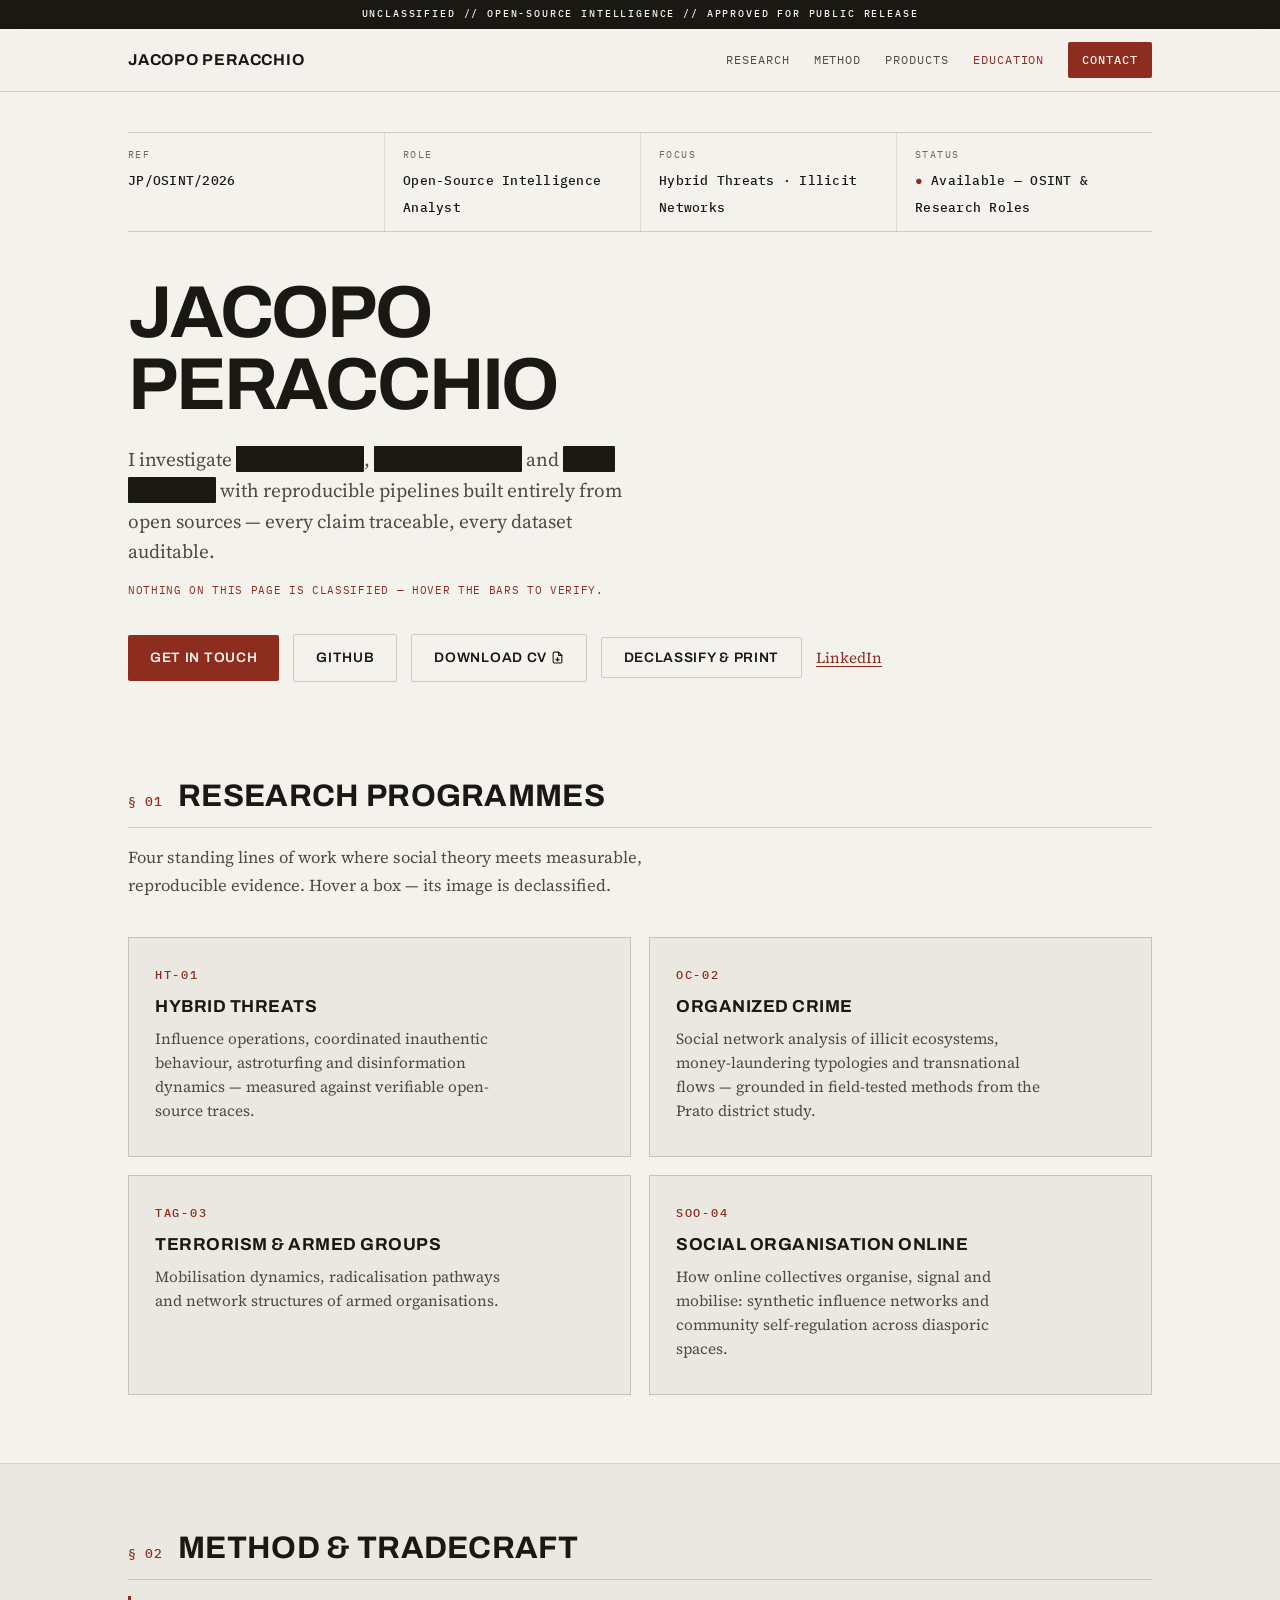
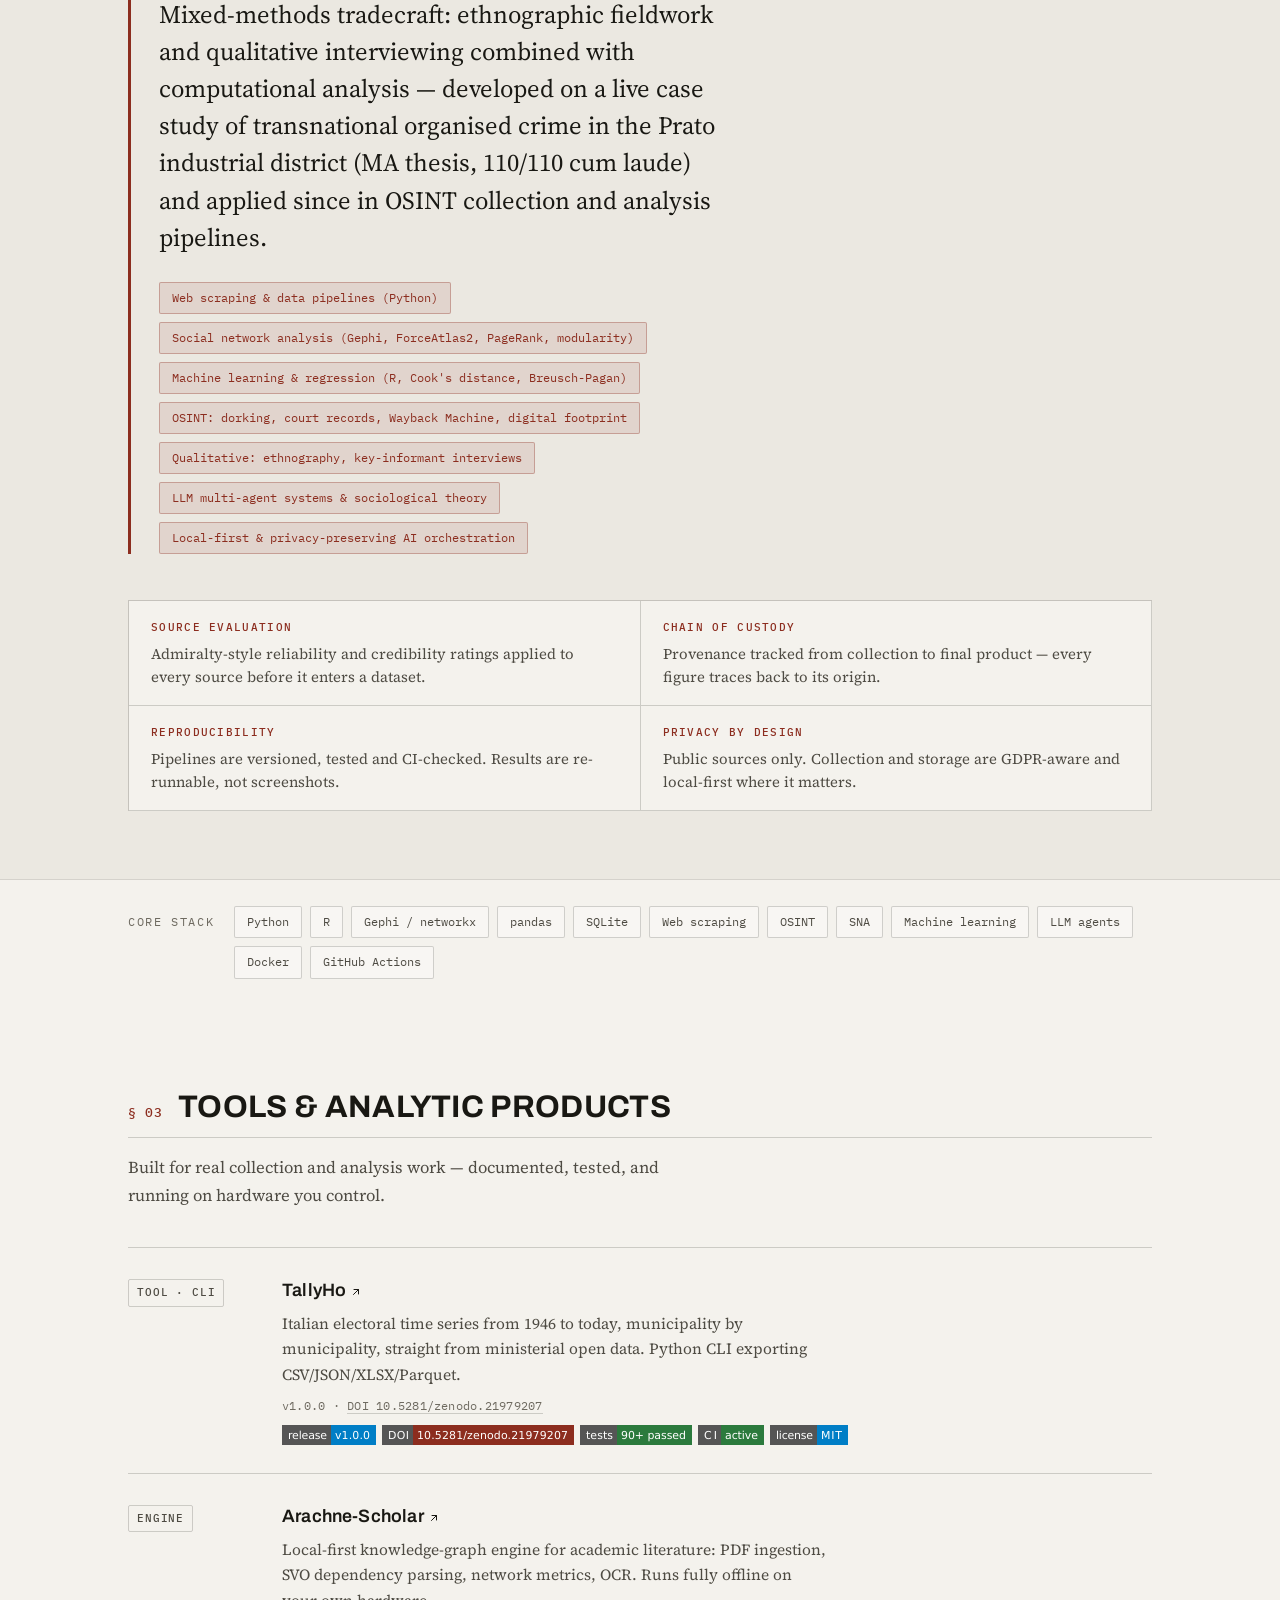
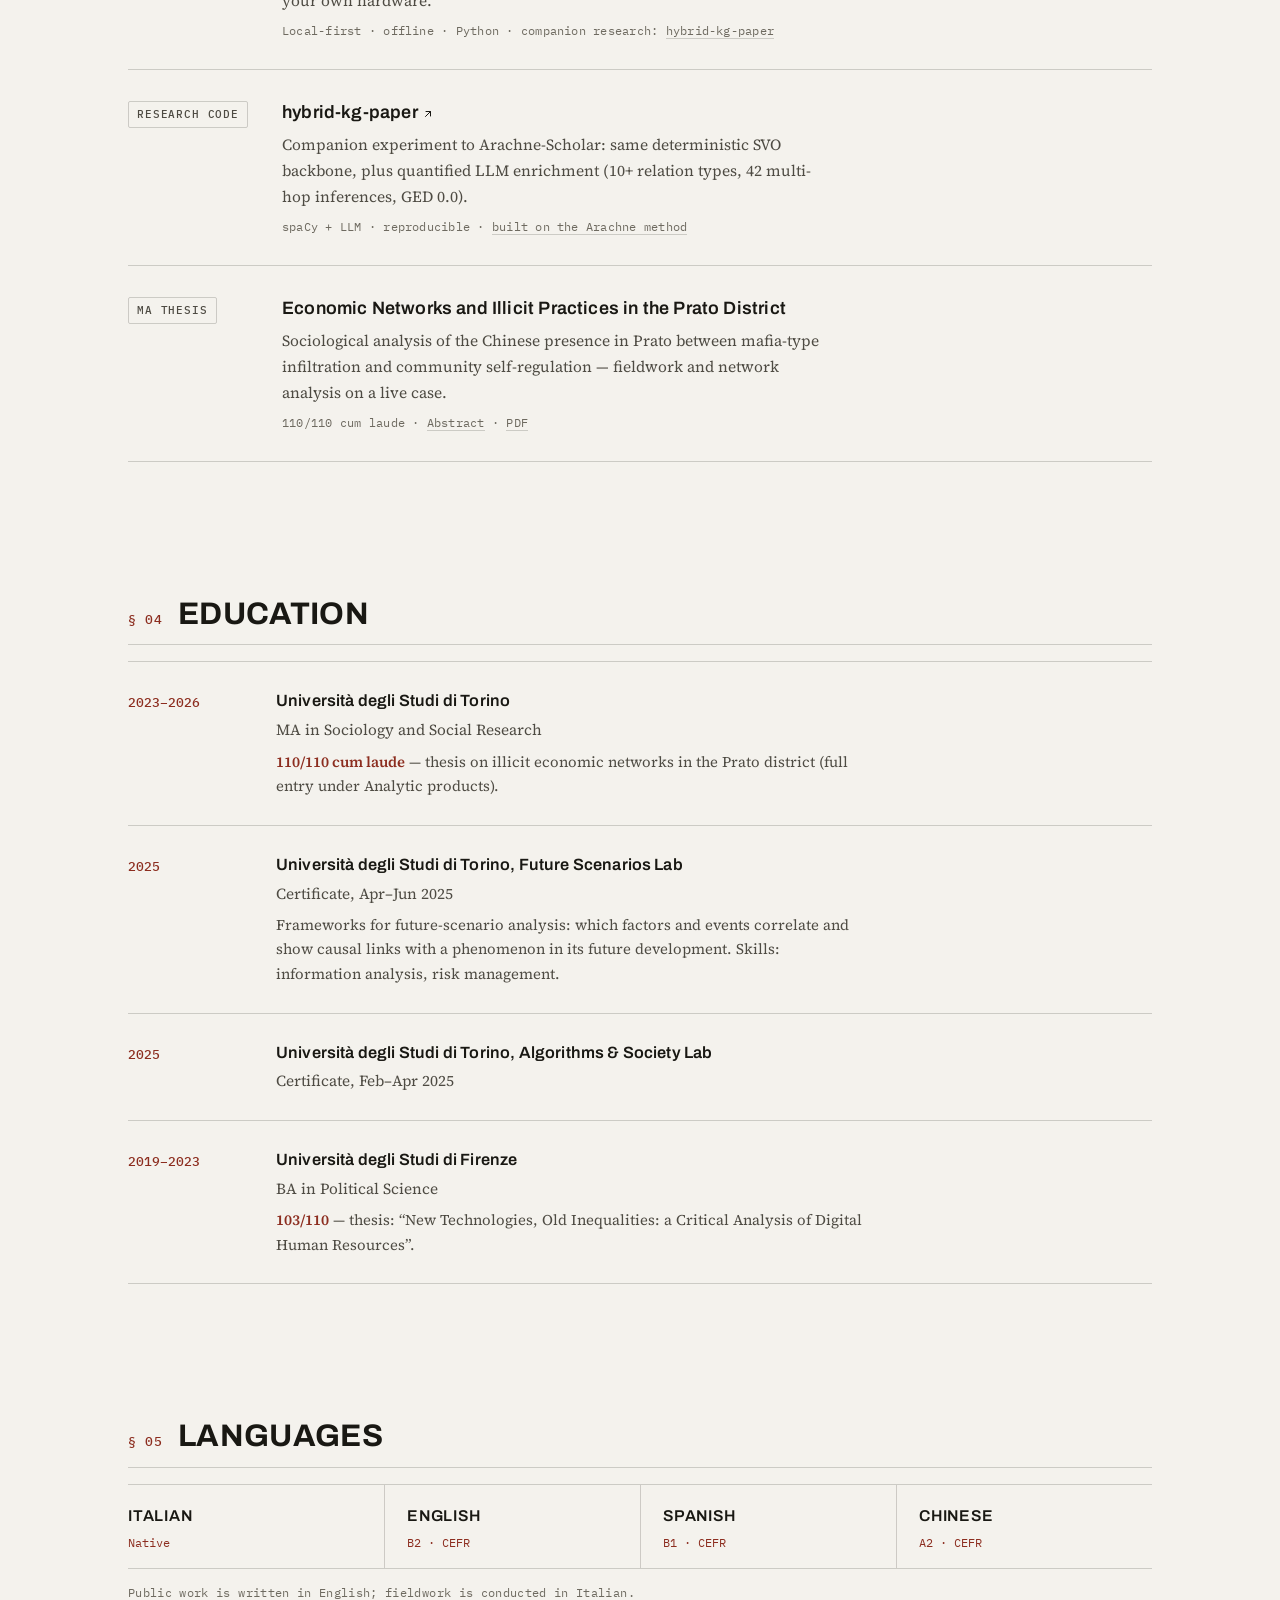
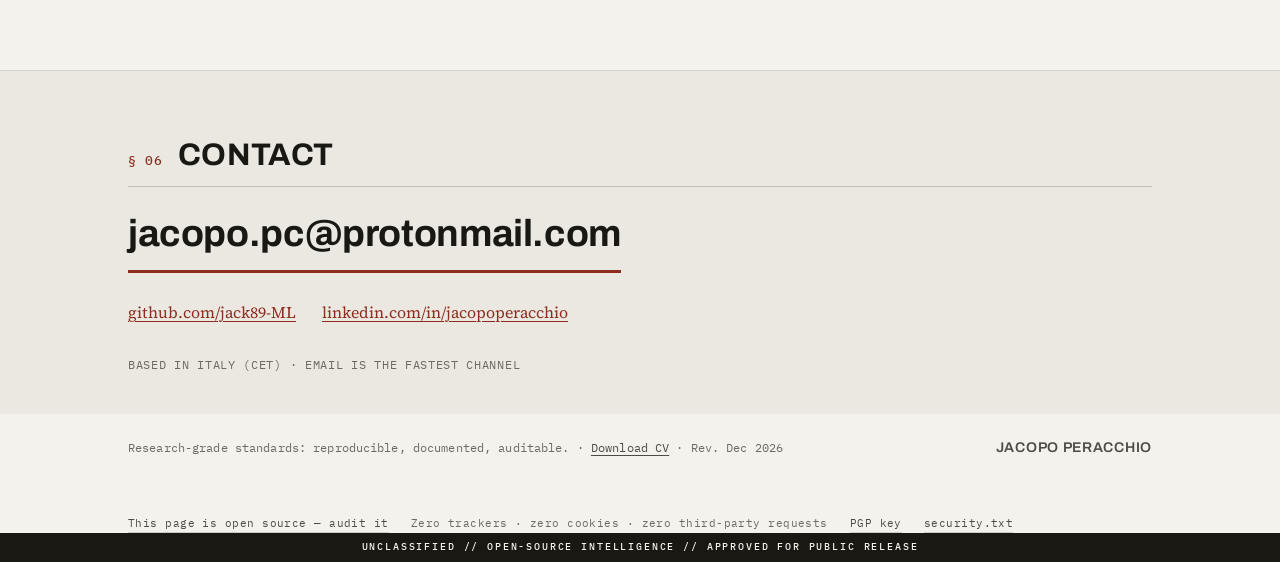
==== commit 050cac46: "Link Arachne-Scholar and hybrid-kg-paper as engine + companion research" ====
--- a/index.html
+++ b/index.html
@@ -551,15 +551,15 @@
           <div>
             <h3><a href="https://github.com/jack89-ML/Arachne-Scholar" target="_blank" rel="noopener">Arachne-Scholar <svg class="ico" width="12" height="12" viewBox="0 0 24 24" fill="none" stroke="currentColor" stroke-width="2" stroke-linecap="round" stroke-linejoin="round" aria-hidden="true"><path d="M7 17L17 7"/><path d="M8 7h9v9"/></svg></a></h3>
             <p class="desc">Local-first knowledge-graph engine for academic literature: PDF ingestion, SVO dependency parsing, network metrics, OCR. Runs fully offline on your own hardware.</p>
-            <p class="meta">Local-first &middot; offline &middot; Python</p>
+            <p class="meta">Local-first &middot; offline &middot; Python &middot; companion research: <a href="https://github.com/jack89-ML/hybrid-kg-paper" target="_blank" rel="noopener">hybrid-kg-paper</a></p>
           </div>
         </li>
         <li class="proj">
           <span class="proj-tag">Research code</span>
           <div>
             <h3><a href="https://github.com/jack89-ML/hybrid-kg-paper" target="_blank" rel="noopener">hybrid-kg-paper <svg class="ico" width="12" height="12" viewBox="0 0 24 24" fill="none" stroke="currentColor" stroke-width="2" stroke-linecap="round" stroke-linejoin="round" aria-hidden="true"><path d="M7 17L17 7"/><path d="M8 7h9v9"/></svg></a></h3>
-            <p class="desc">Experiments in hybrid knowledge-graph construction: deterministic NLP backbone with LLM enrichment. Reproducibility GED 0.0.</p>
-            <p class="meta">spaCy + LLM &middot; reproducible</p>
+            <p class="desc">Companion experiment to Arachne-Scholar: same deterministic SVO backbone, plus quantified LLM enrichment (10+ relation types, 42 multi-hop inferences, GED 0.0).</p>
+            <p class="meta">spaCy + LLM &middot; reproducible &middot; <a href="https://github.com/jack89-ML/Arachne-Scholar" target="_blank" rel="noopener">built on the Arachne method</a></p>
           </div>
         </li>
         <li class="proj">
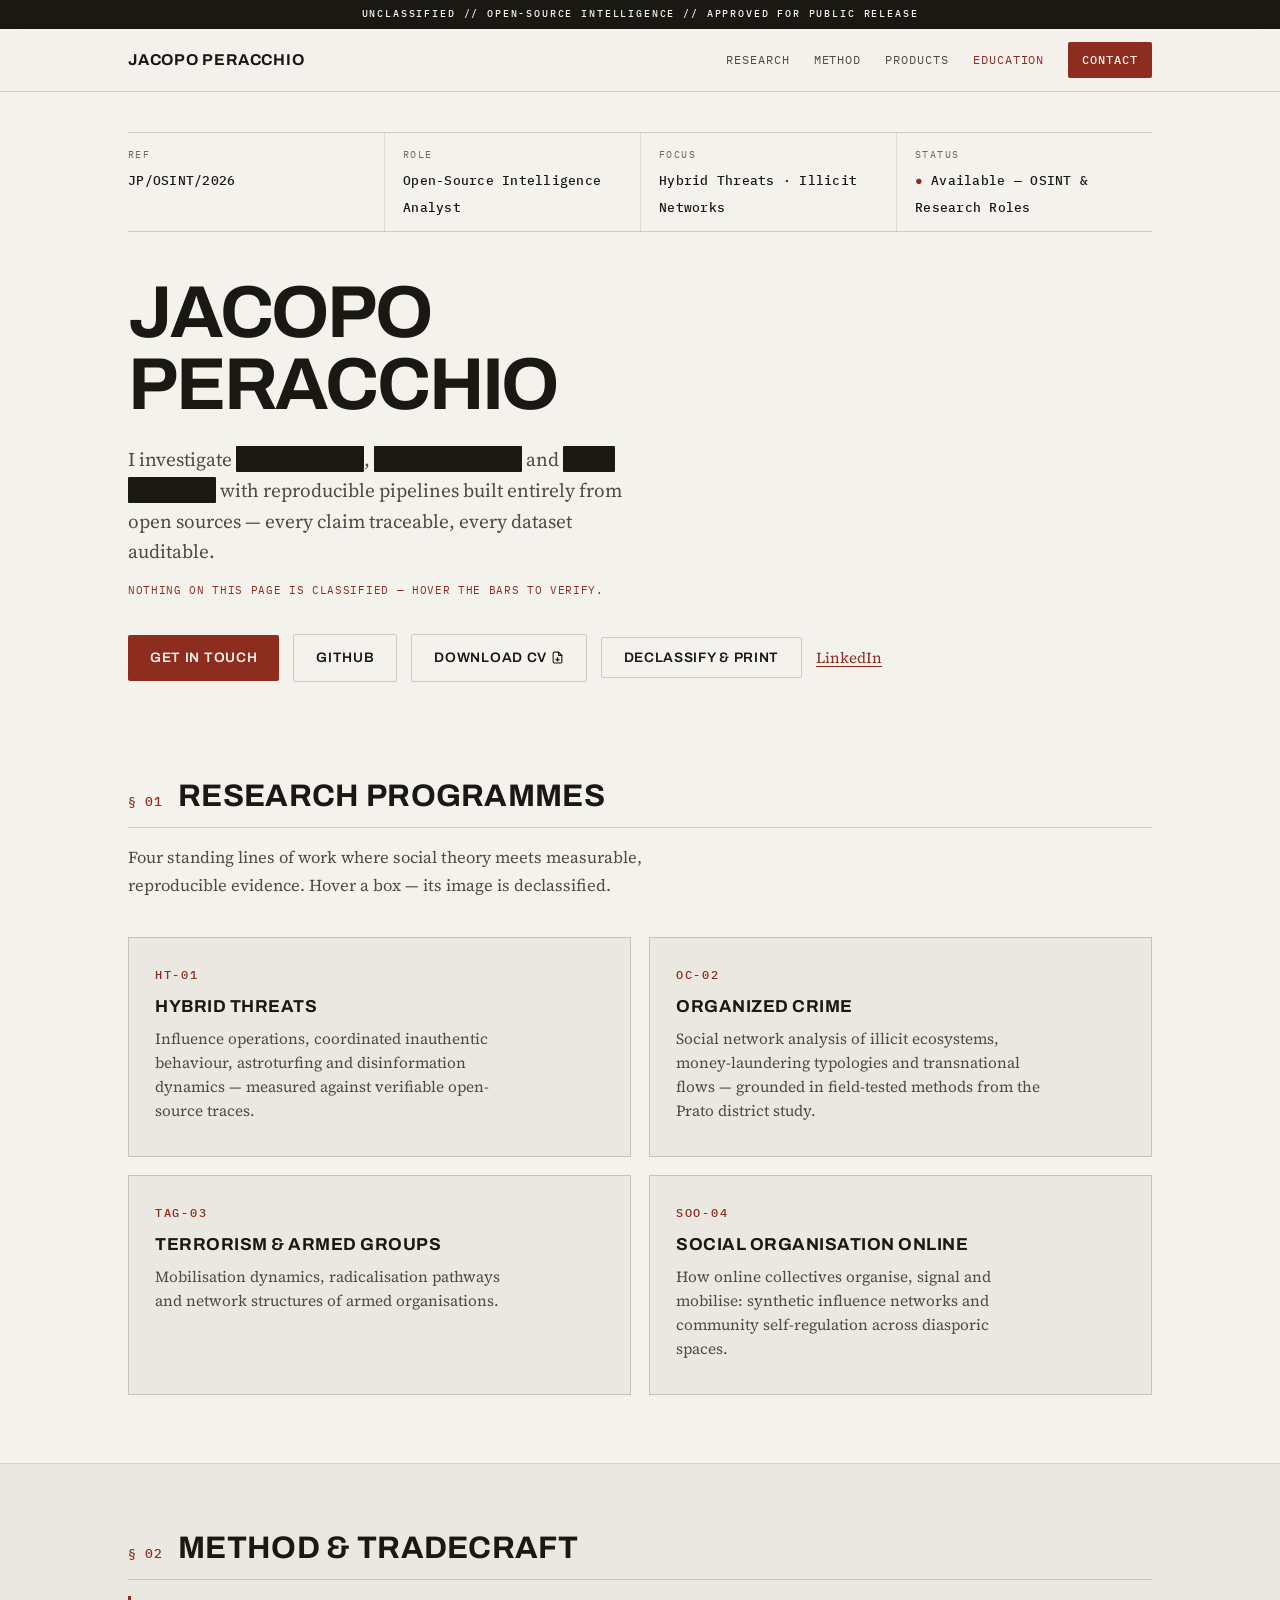
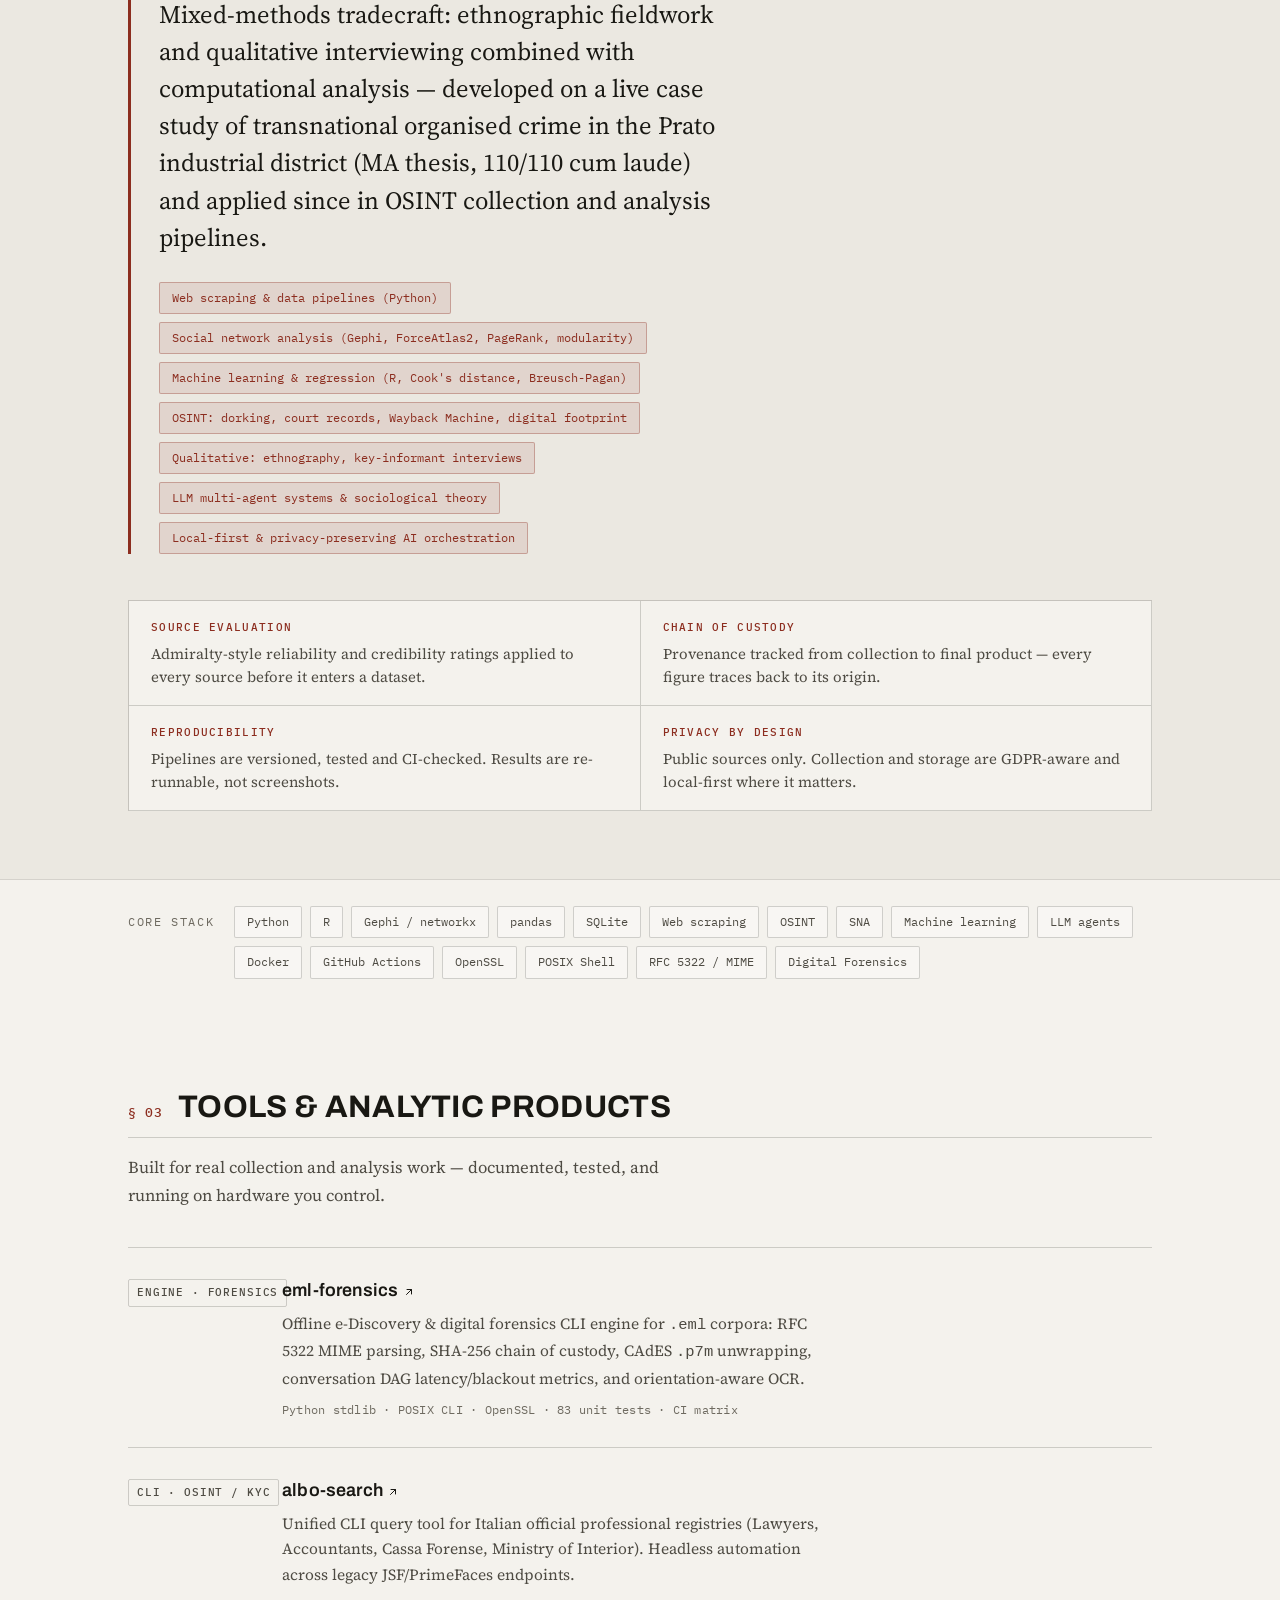
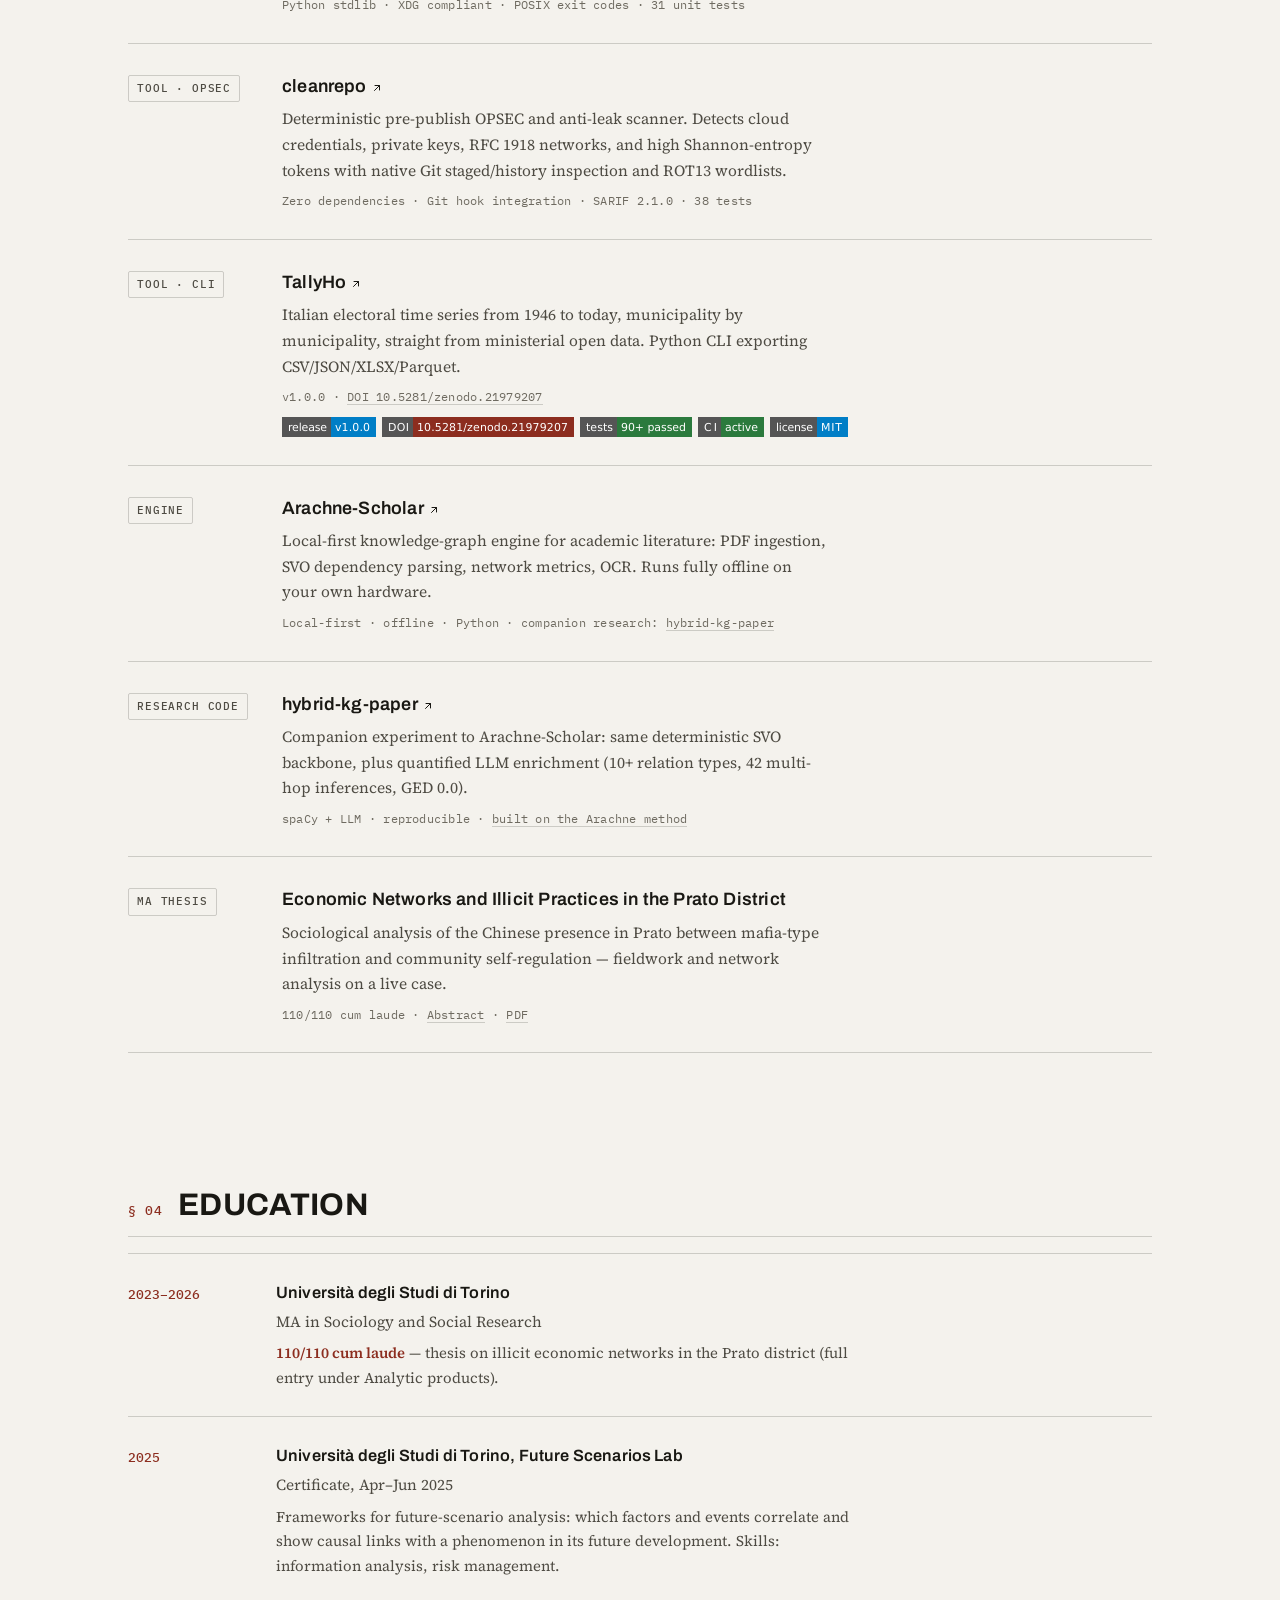
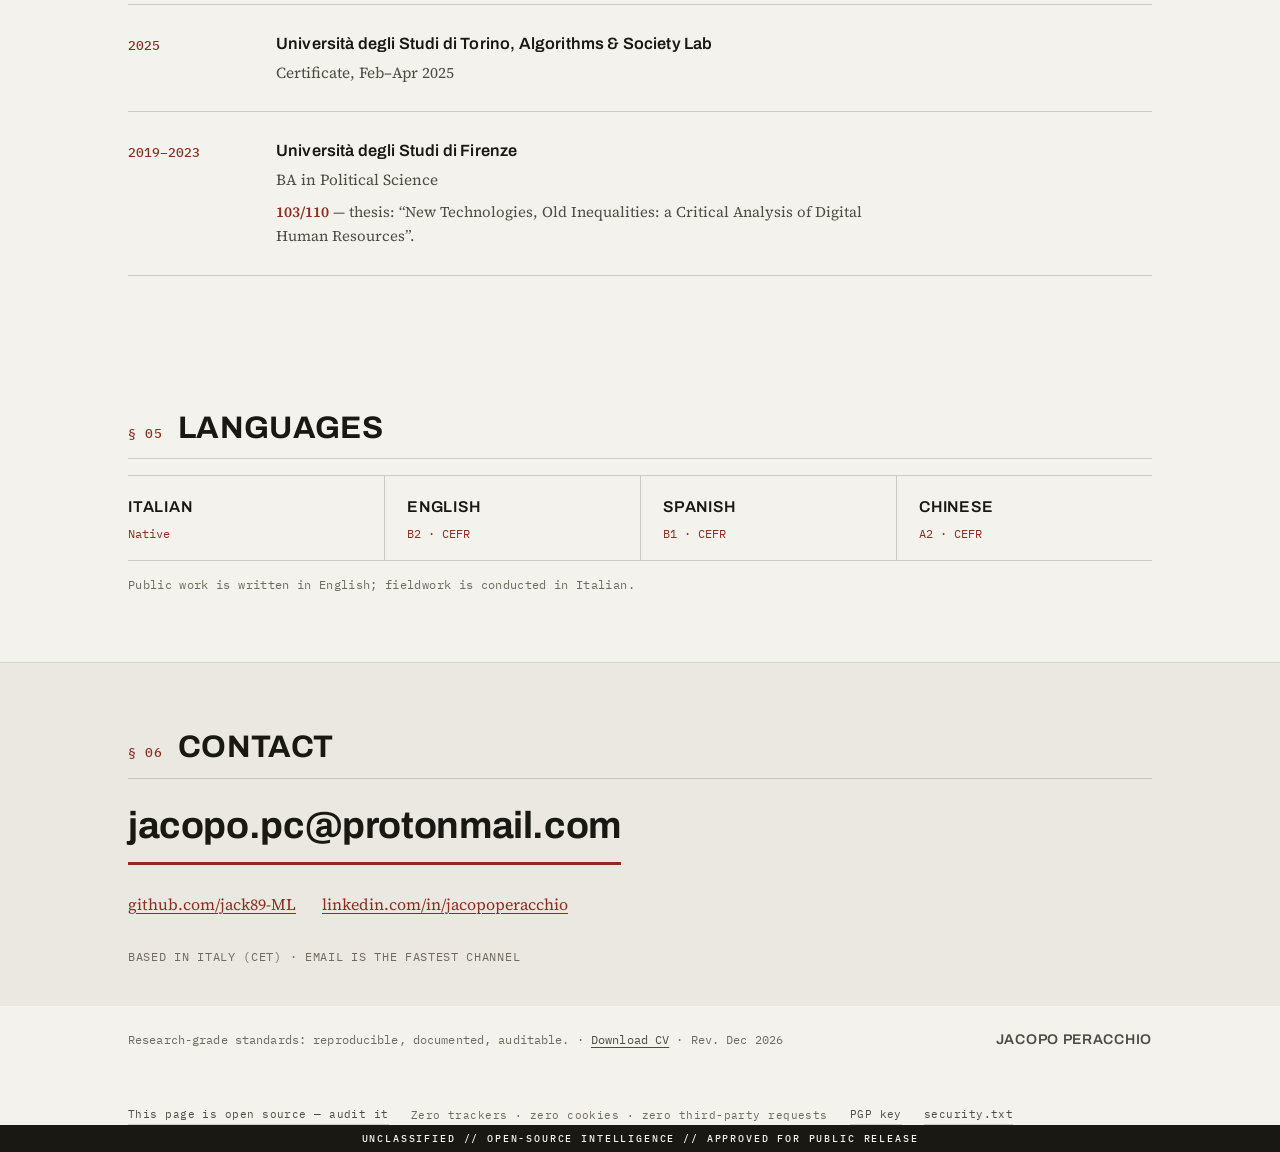
==== commit daff2099: "feat: add eml-forensics, albo-search, and cleanrepo to analytic products" ====
--- a/index.html
+++ b/index.html
@@ -519,6 +519,10 @@
         <li class="chip">LLM agents</li>
         <li class="chip">Docker</li>
         <li class="chip">GitHub Actions</li>
+        <li class="chip">OpenSSL</li>
+        <li class="chip">POSIX Shell</li>
+        <li class="chip">RFC 5322 / MIME</li>
+        <li class="chip">Digital Forensics</li>
       </ul>
     </div>
   </div>
@@ -531,6 +535,30 @@
       </div>
       <p class="sec-note">Built for real collection and analysis work &mdash; documented, tested, and running on hardware you control.</p>
       <ul class="proj-list">
+        <li class="proj">
+          <span class="proj-tag">Engine &middot; Forensics</span>
+          <div>
+            <h3><a href="https://github.com/jack89-ML/eml-forensics" target="_blank" rel="noopener">eml-forensics <svg class="ico" width="12" height="12" viewBox="0 0 24 24" fill="none" stroke="currentColor" stroke-width="2" stroke-linecap="round" stroke-linejoin="round" aria-hidden="true"><path d="M7 17L17 7"/><path d="M8 7h9v9"/></svg></a></h3>
+            <p class="desc">Offline e-Discovery &amp; digital forensics CLI engine for <code>.eml</code> corpora: RFC 5322 MIME parsing, SHA-256 chain of custody, CAdES <code>.p7m</code> unwrapping, conversation DAG latency/blackout metrics, and orientation-aware OCR.</p>
+            <p class="meta">Python stdlib &middot; POSIX CLI &middot; OpenSSL &middot; 83 unit tests &middot; CI matrix</p>
+          </div>
+        </li>
+        <li class="proj">
+          <span class="proj-tag">CLI &middot; OSINT / KYC</span>
+          <div>
+            <h3><a href="https://github.com/jack89-ML/albo-search" target="_blank" rel="noopener">albo-search <svg class="ico" width="12" height="12" viewBox="0 0 24 24" fill="none" stroke="currentColor" stroke-width="2" stroke-linecap="round" stroke-linejoin="round" aria-hidden="true"><path d="M7 17L17 7"/><path d="M8 7h9v9"/></svg></a></h3>
+            <p class="desc">Unified CLI query tool for Italian official professional registries (Lawyers, Accountants, Cassa Forense, Ministry of Interior). Headless automation across legacy JSF/PrimeFaces endpoints.</p>
+            <p class="meta">Python stdlib &middot; XDG compliant &middot; POSIX exit codes &middot; 31 unit tests</p>
+          </div>
+        </li>
+        <li class="proj">
+          <span class="proj-tag">Tool &middot; OPSEC</span>
+          <div>
+            <h3><a href="https://github.com/jack89-ML/cleanrepo" target="_blank" rel="noopener">cleanrepo <svg class="ico" width="12" height="12" viewBox="0 0 24 24" fill="none" stroke="currentColor" stroke-width="2" stroke-linecap="round" stroke-linejoin="round" aria-hidden="true"><path d="M7 17L17 7"/><path d="M8 7h9v9"/></svg></a></h3>
+            <p class="desc">Deterministic pre-publish OPSEC and anti-leak scanner. Detects cloud credentials, private keys, RFC 1918 networks, and high Shannon-entropy tokens with native Git staged/history inspection and ROT13 wordlists.</p>
+            <p class="meta">Zero dependencies &middot; Git hook integration &middot; SARIF 2.1.0 &middot; 38 tests</p>
+          </div>
+        </li>
         <li class="proj">
           <span class="proj-tag">Tool &middot; CLI</span>
           <div>
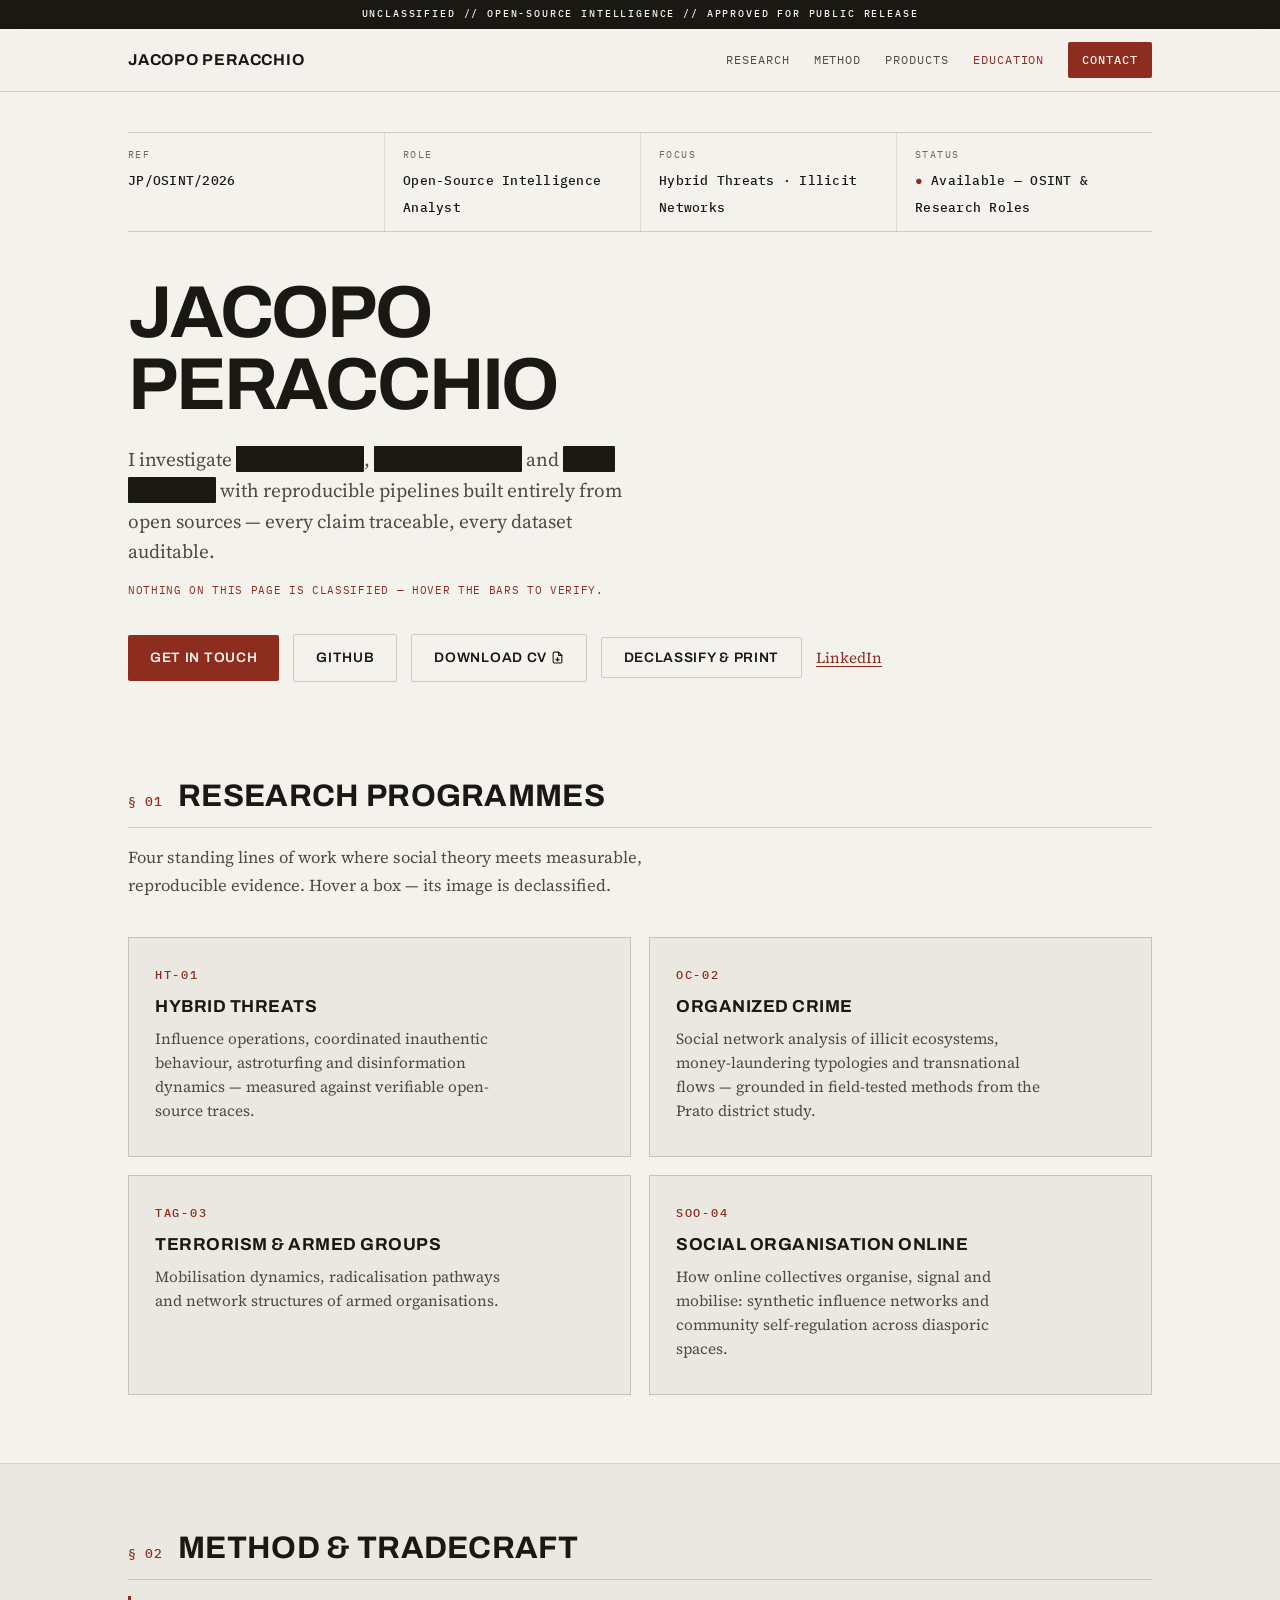
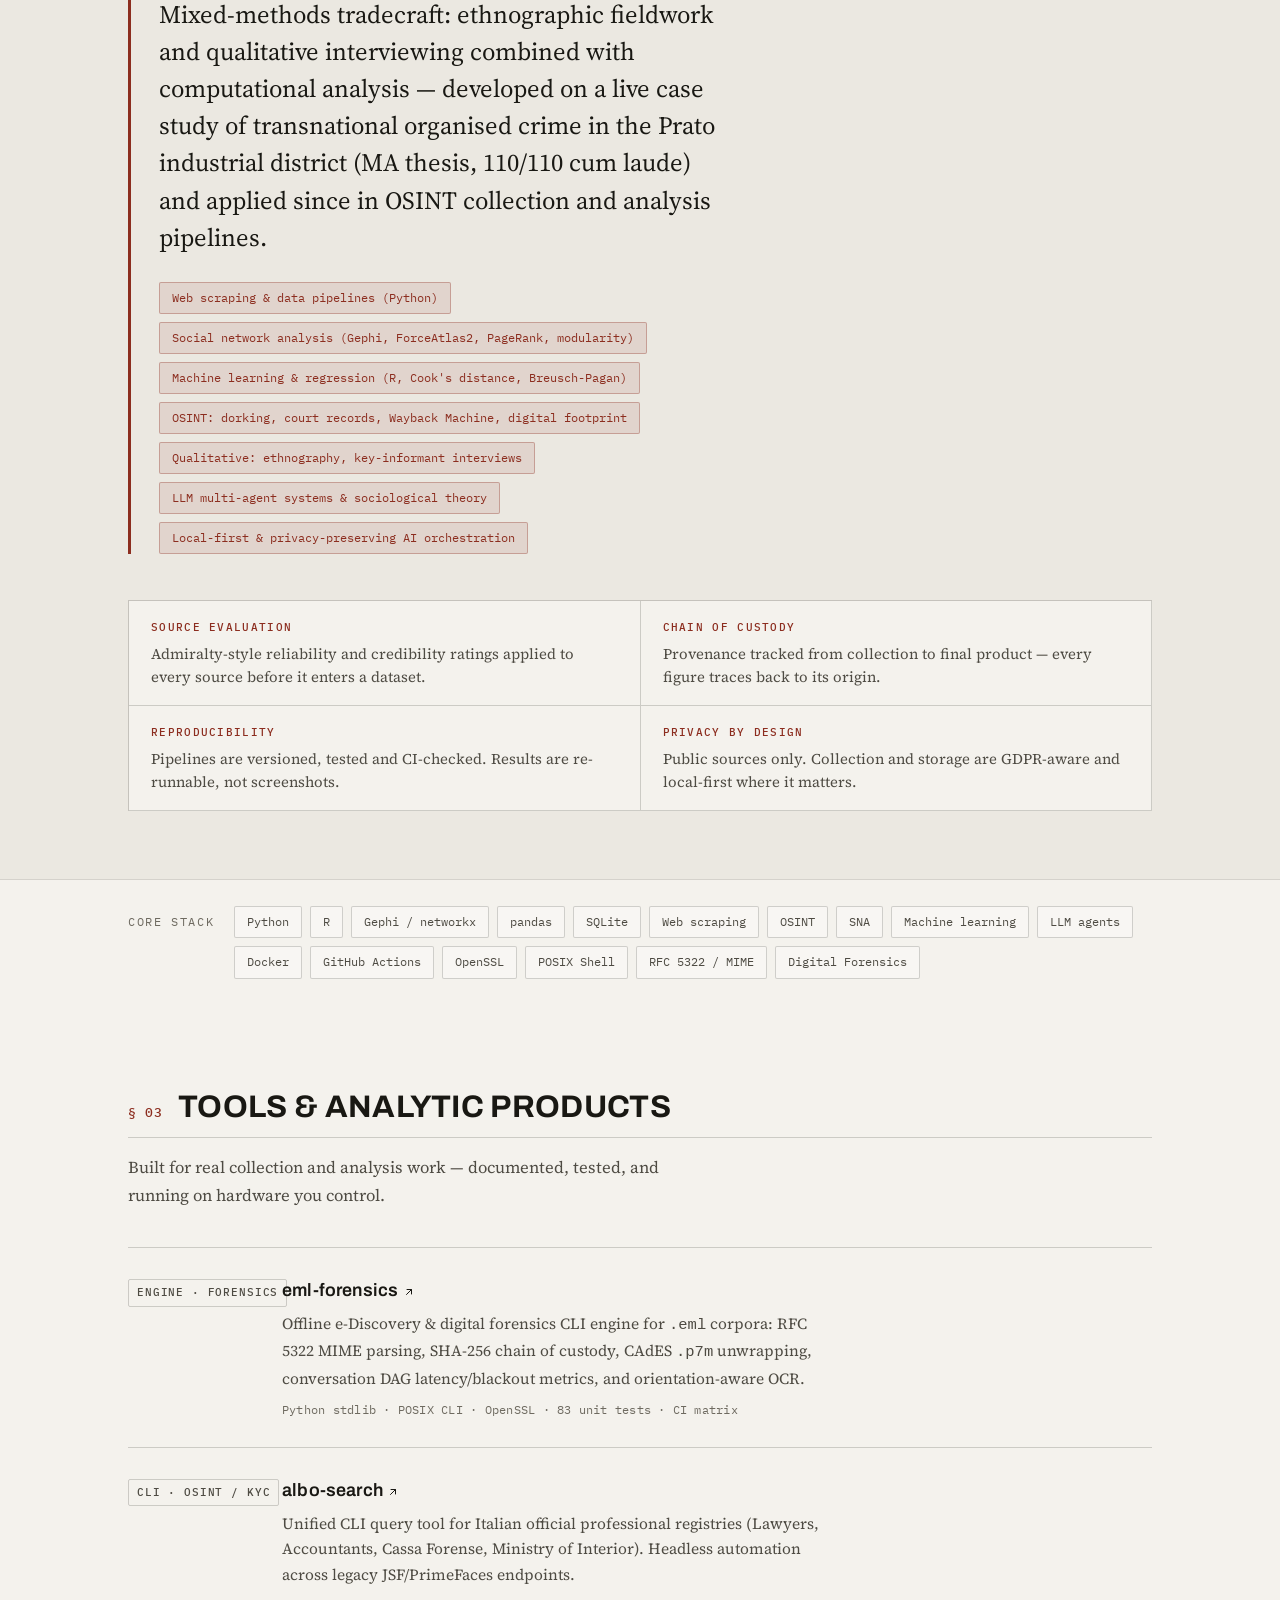
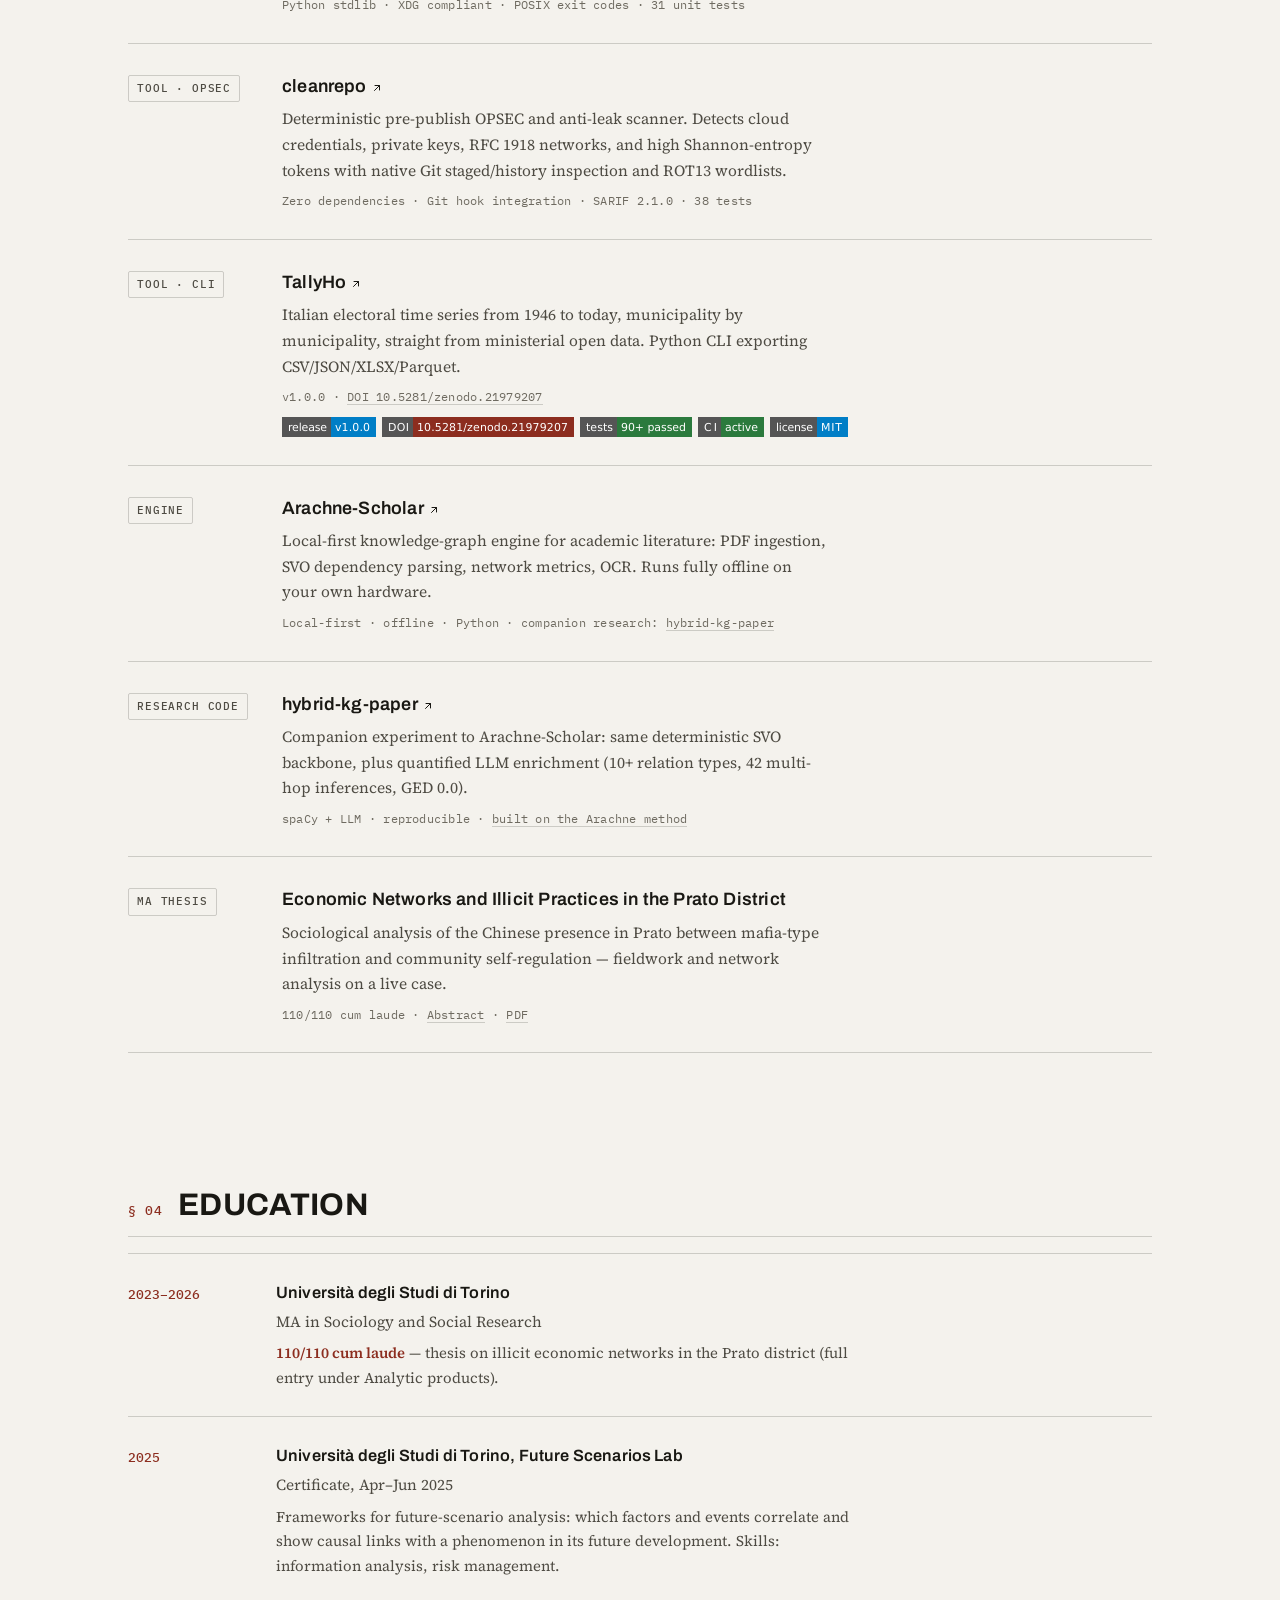
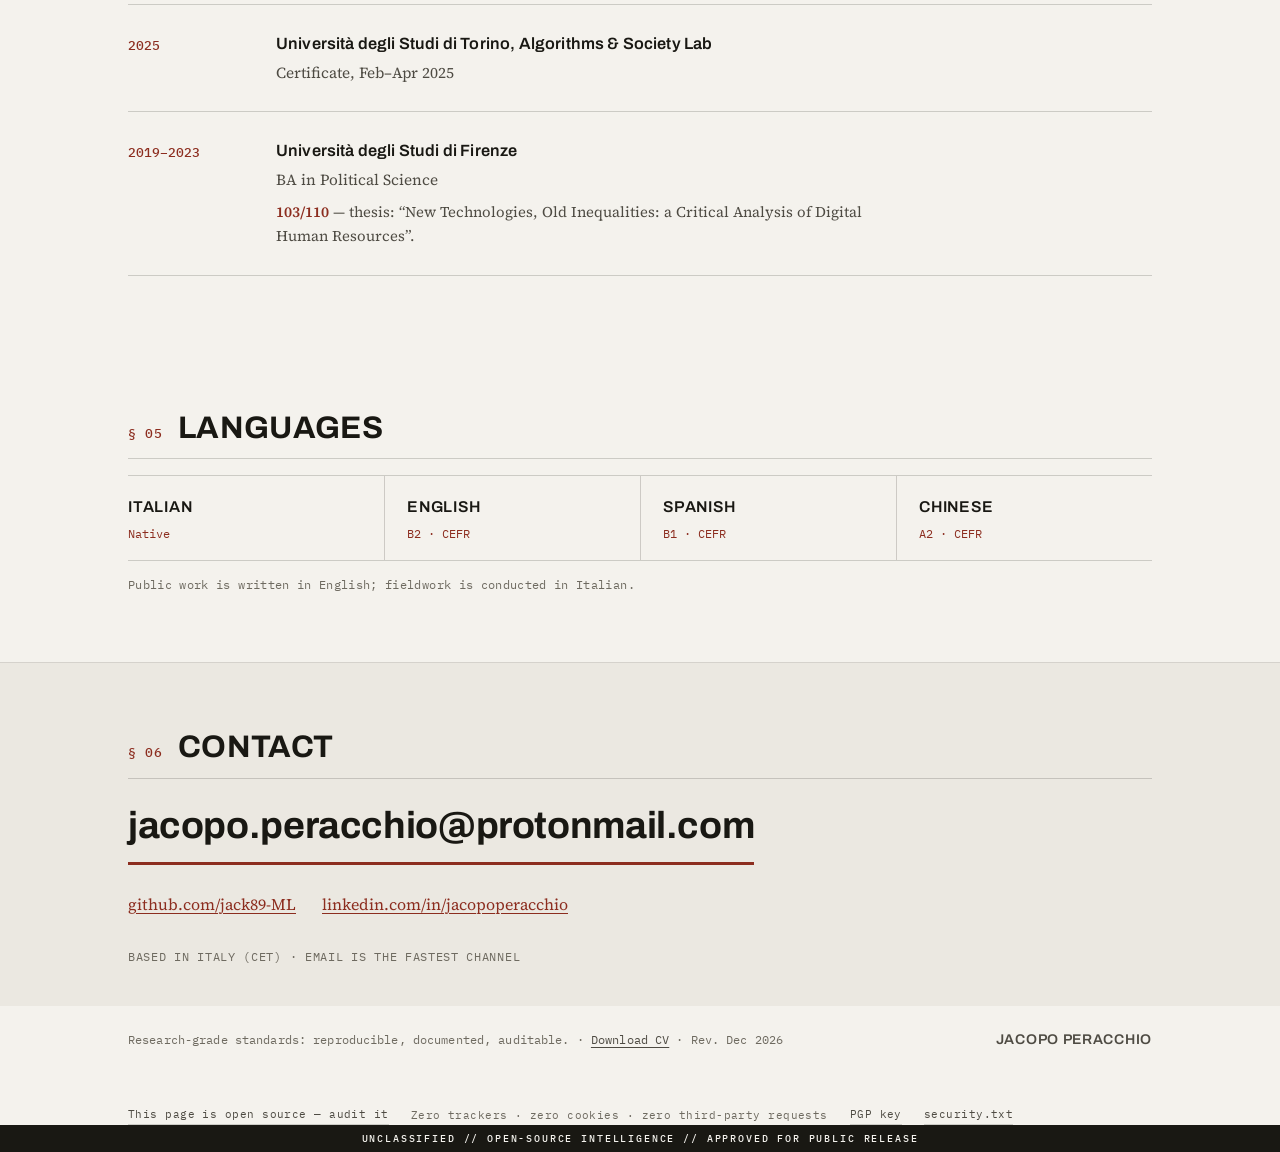
==== commit 2bf5c712: "fix: update contact email to jacopo.peracchio@protonmail.com" ====
--- a/index.html
+++ b/index.html
@@ -5,9 +5,11 @@
 <meta name="viewport" content="width=device-width, initial-scale=1.0">
 <title>Jacopo Peracchio — Open-Source Intelligence Analyst &amp; Computational Social Scientist</title>
 <meta name="description" content="OSINT analyst and computational social scientist. Collection and analysis pipelines for hybrid threats, organized crime and illicit networks — reproducible, documented, auditable. Open to OSINT & research roles.">
+<link rel="canonical" href="https://jack89-ml.github.io/">
+<meta property="og:url" content="https://jack89-ml.github.io/">
 <meta property="og:title" content="Jacopo Peracchio — Open-Source Intelligence Analyst">
 <meta property="og:description" content="Reproducible OSINT and computational social science: pipelines for hybrid threats, organized crime and illicit networks.">
-<meta property="og:image" content="assets/gephi_prato_graph.jpg">
+<meta property="og:image" content="https://jack89-ml.github.io/assets/gephi_prato_graph.jpg">
 <meta property="og:type" content="website">
 <link rel="icon" href="data:image/svg+xml,<svg xmlns='http://www.w3.org/2000/svg' viewBox='0 0 16 16'><rect width='16' height='16' rx='3' fill='%23f4f2ed'/><rect x='3' y='6.5' width='10' height='3' fill='%23191813'/><rect x='5' y='11' width='6' height='1.5' fill='%238c2d1f'/></svg>">
 <link rel="stylesheet" href="assets/fonts/fonts-local.css">
@@ -16,7 +18,7 @@
   "@context": "https://schema.org",
   "@type": "Person",
   "name": "Jacopo Peracchio",
-  "email": "mailto:jacopo.pc@protonmail.com",
+  "email": "mailto:jacopo.peracchio@protonmail.com",
   "url": "https://jack89-ml.github.io/",
   "jobTitle": "Open-Source Intelligence Analyst",
   "description": "OSINT analyst and computational social scientist: collection and analysis pipelines for hybrid threats, organized crime and illicit networks.",
@@ -358,7 +360,7 @@
     .stack-inner { flex-direction: column; gap: 10px; }
   }
   @media (max-width: 560px) {
-    .nav-links .nav-link { display: none; }
+    .nav-links .nav-link:not([href="#products"]) { display: none; }
     .nav { height: 56px; }
     .sec { padding: 46px 0; }
     .doc-meta { grid-template-columns: 1fr; }
@@ -392,7 +394,7 @@
       <a class="nav-link" href="#method">Method</a>
       <a class="nav-link" href="#products">Products</a>
       <a class="nav-link" href="#education">Education</a>
-      <a class="nav-cta" href="mailto:jacopo.pc@protonmail.com">Contact</a>
+      <a class="nav-cta" href="mailto:jacopo.peracchio@protonmail.com">Contact</a>
     </div>
   </nav>
 </header>
@@ -413,7 +415,7 @@
           <p class="lead rise rise-3">I investigate <span class="redact" tabindex="0">hybrid threats</span>, <span class="redact" tabindex="0">organized crime</span> and <span class="redact" tabindex="0">illicit networks</span> with reproducible pipelines built entirely from open sources &mdash; every claim traceable, every dataset auditable.</p>
           <p class="declass-note rise rise-3">Nothing on this page is classified &mdash; hover the bars to verify.</p>
           <div class="hero-cta rise rise-4">
-            <a class="btn btn-primary" href="mailto:jacopo.pc@protonmail.com">Get in touch</a>
+            <a class="btn btn-primary" href="mailto:jacopo.peracchio@protonmail.com">Get in touch</a>
             <a class="btn btn-ghost" href="https://github.com/jack89-ML" target="_blank" rel="noopener">GitHub</a>
             <a class="btn btn-ghost" href="assets/cv_jacopo_peracchio.pdf" download>Download CV <svg class="ico" width="13" height="13" viewBox="0 0 24 24" fill="none" stroke="currentColor" stroke-width="2" stroke-linecap="round" stroke-linejoin="round" aria-hidden="true"><path d="M14 2H6a2 2 0 0 0-2 2v16a2 2 0 0 0 2 2h12a2 2 0 0 0 2-2V8z"/><path d="M14 2v6h6"/><path d="M12 18v-6"/><path d="M9 15l3 3 3-3"/></svg></a>
             <button class="btn btn-ghost" type="button" id="print-btn" title="Print this page with the redaction bars lifted">Declassify &amp; print</button>
@@ -666,7 +668,7 @@
         <span class="sec-ref">&sect; 06</span>
         <h2 id="contact-title">Contact</h2>
       </div>
-      <a class="contact-email" href="mailto:jacopo.pc@protonmail.com">jacopo.pc@protonmail.com</a>
+      <a class="contact-email" href="mailto:jacopo.peracchio@protonmail.com">jacopo.peracchio@protonmail.com</a>
       <div class="contact-secondary">
         <a href="https://github.com/jack89-ML" target="_blank" rel="noopener">github.com/jack89-ML</a>
         <a href="https://www.linkedin.com/in/jacopoperacchio/" target="_blank" rel="noopener">linkedin.com/in/jacopoperacchio</a>
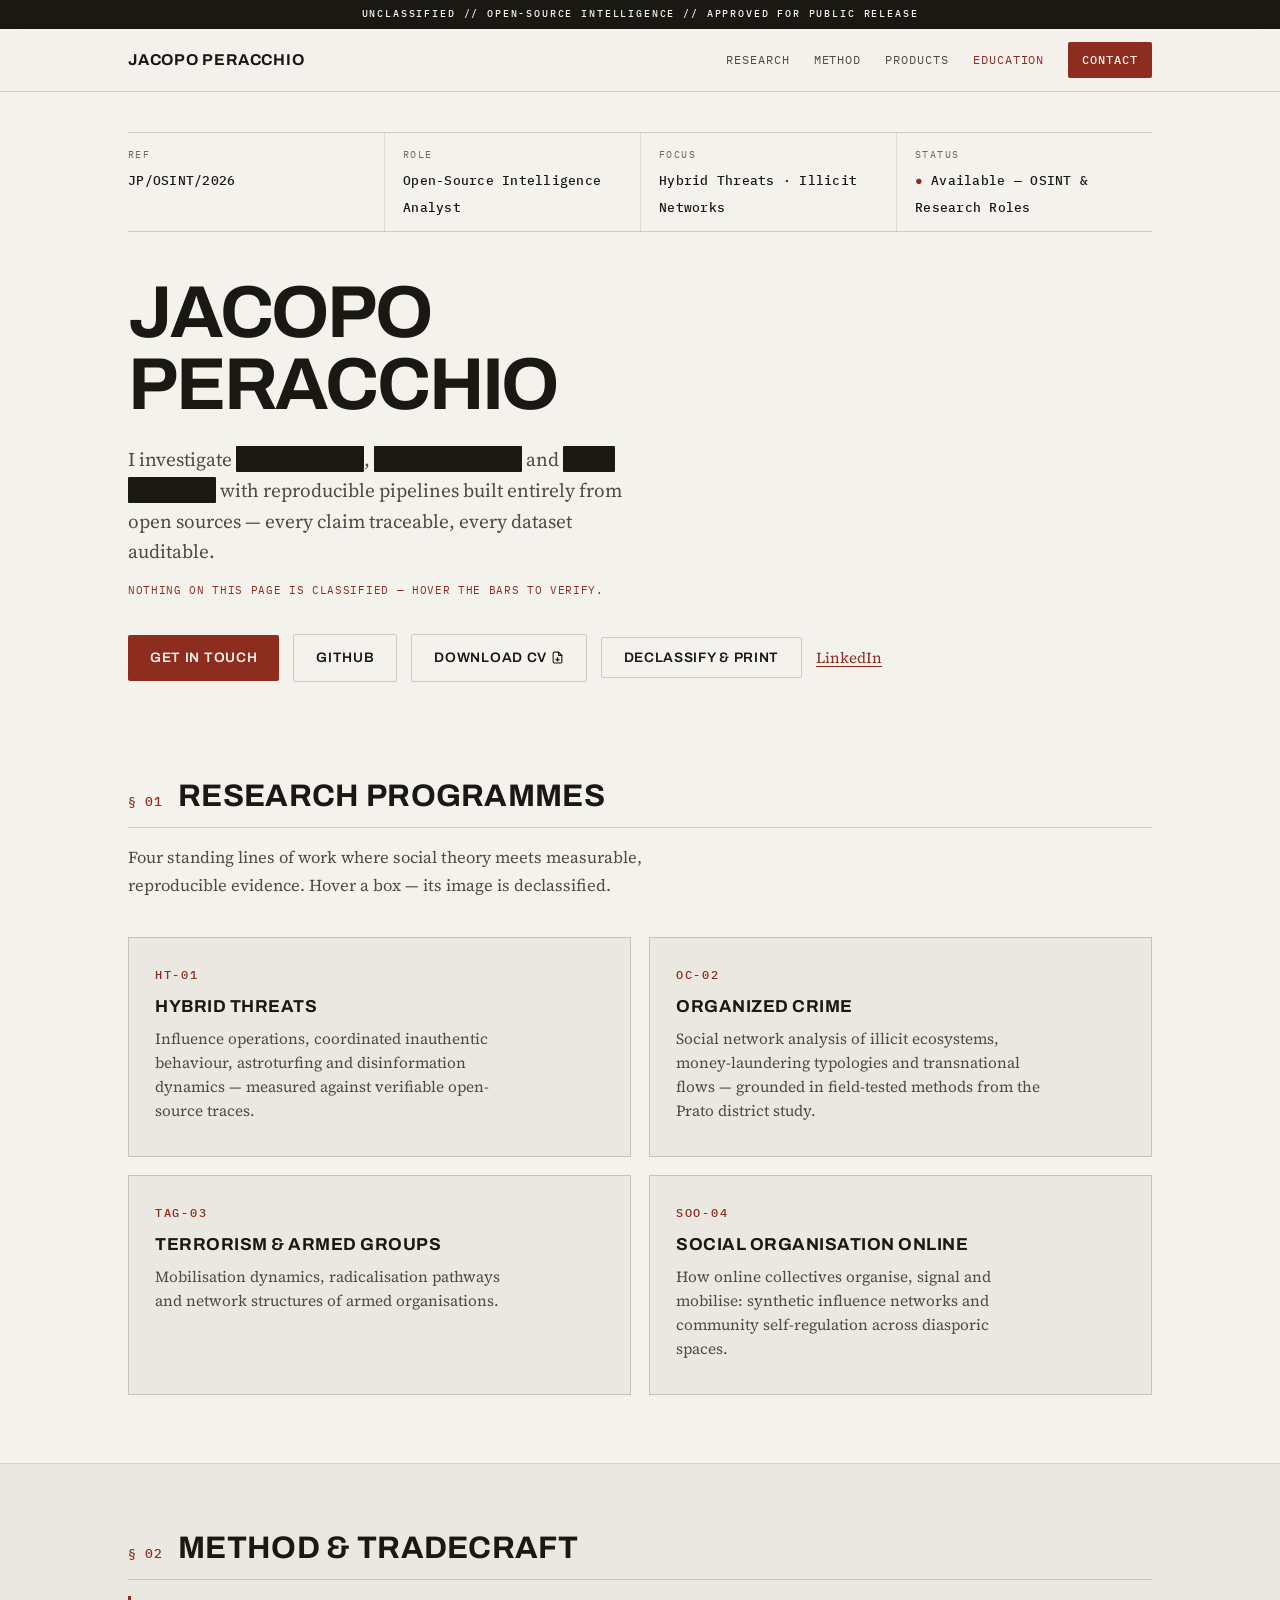
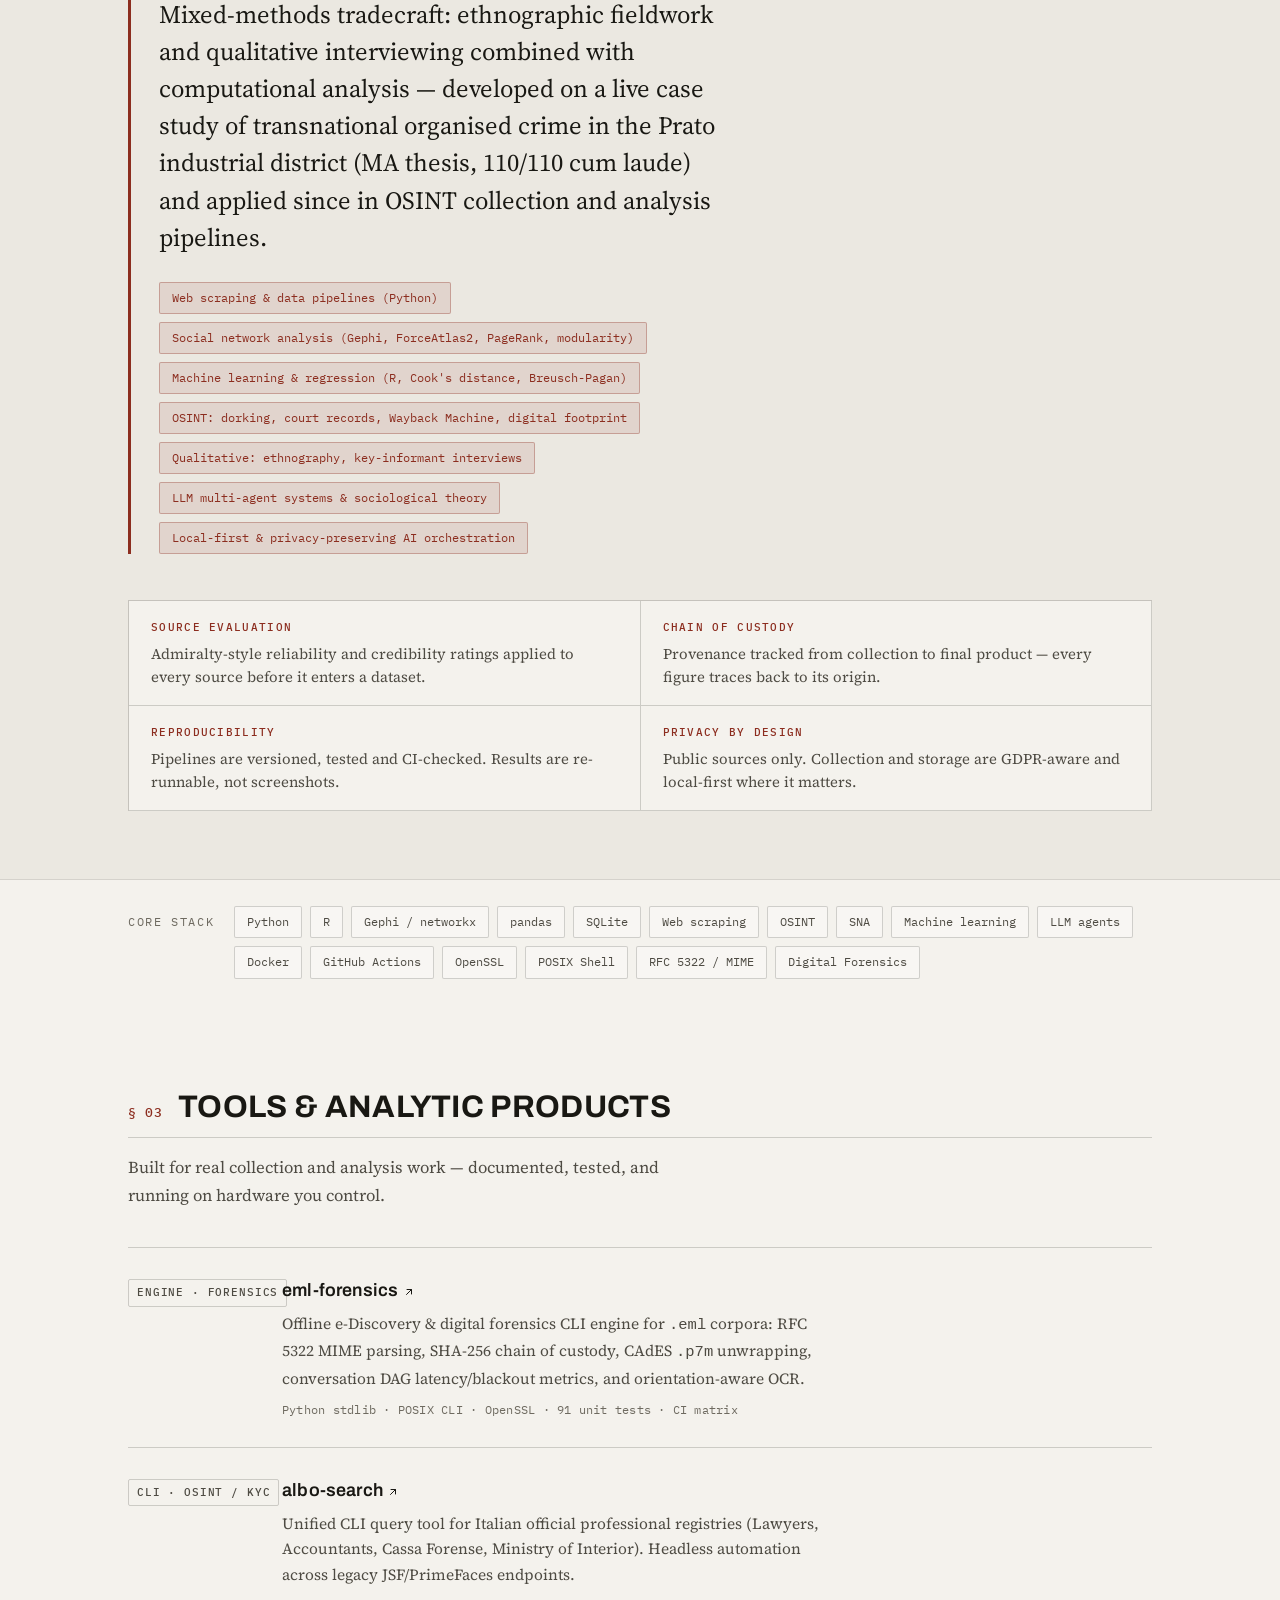
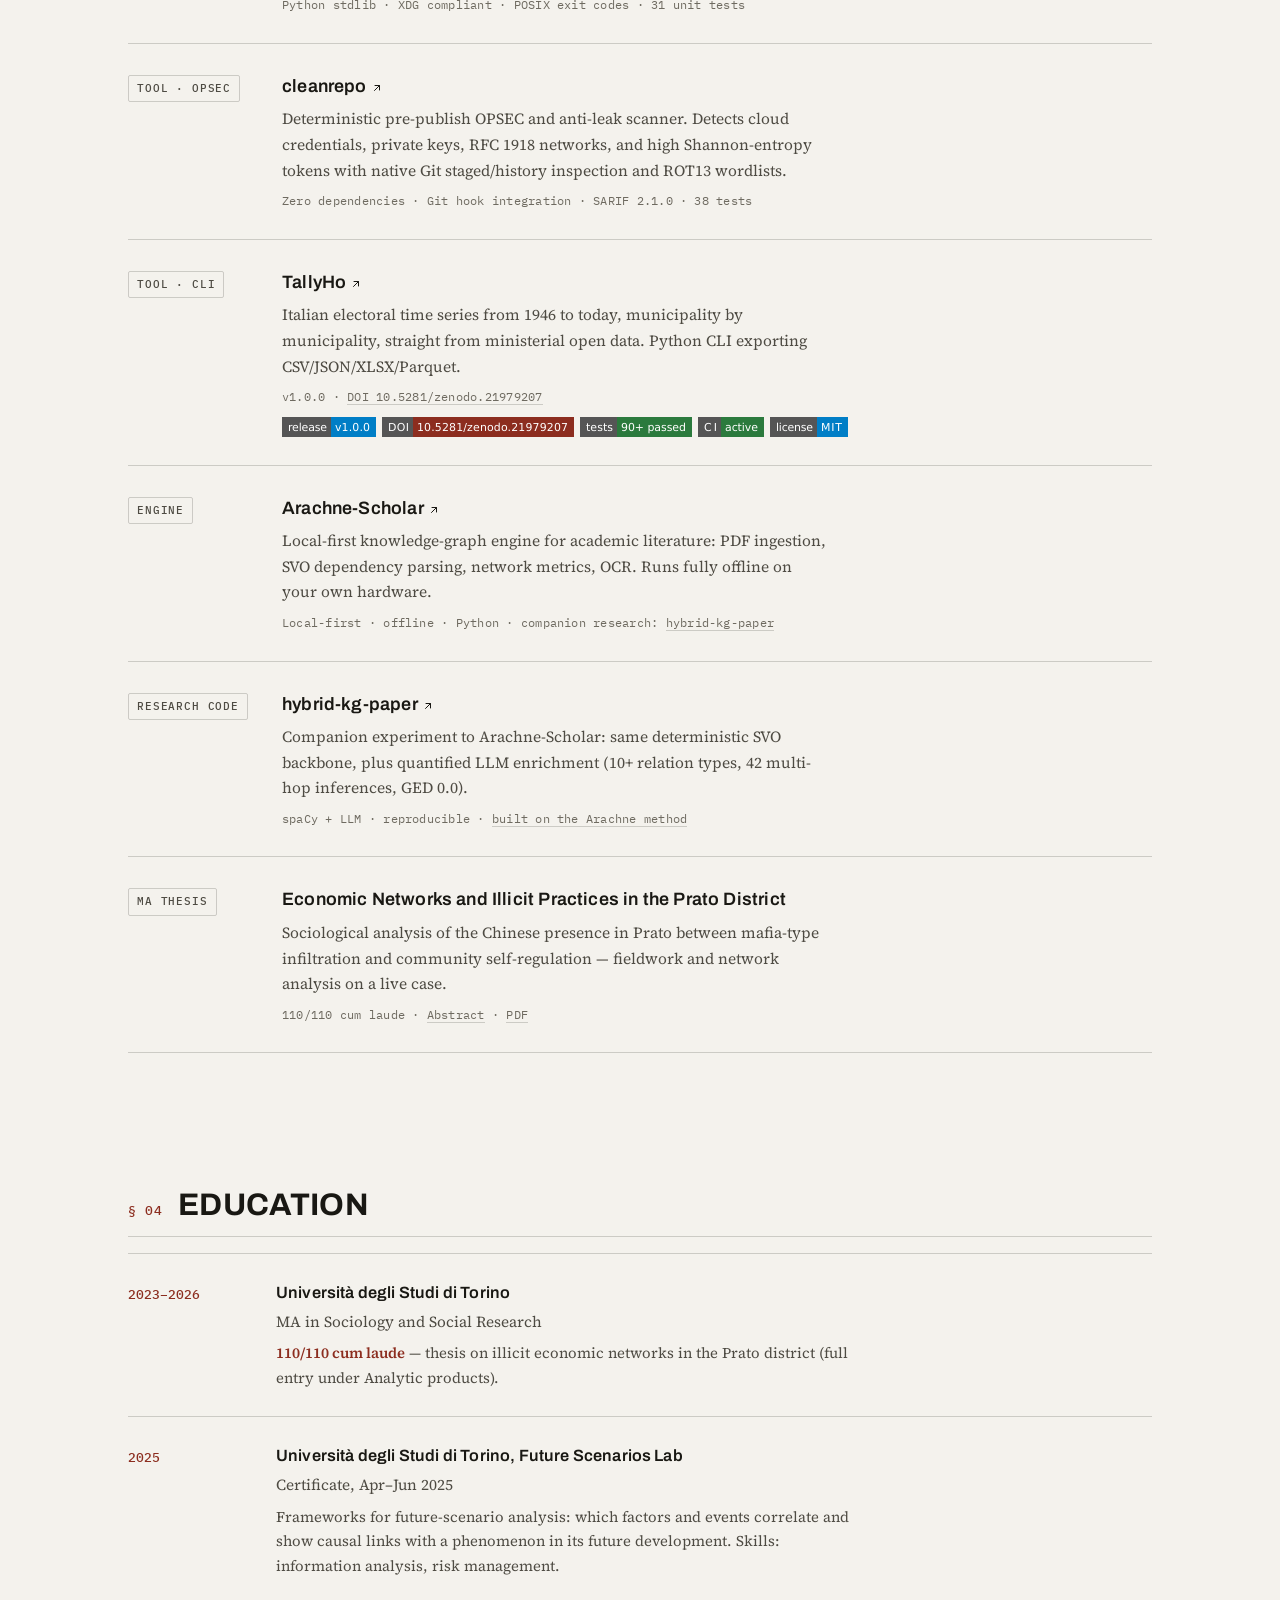
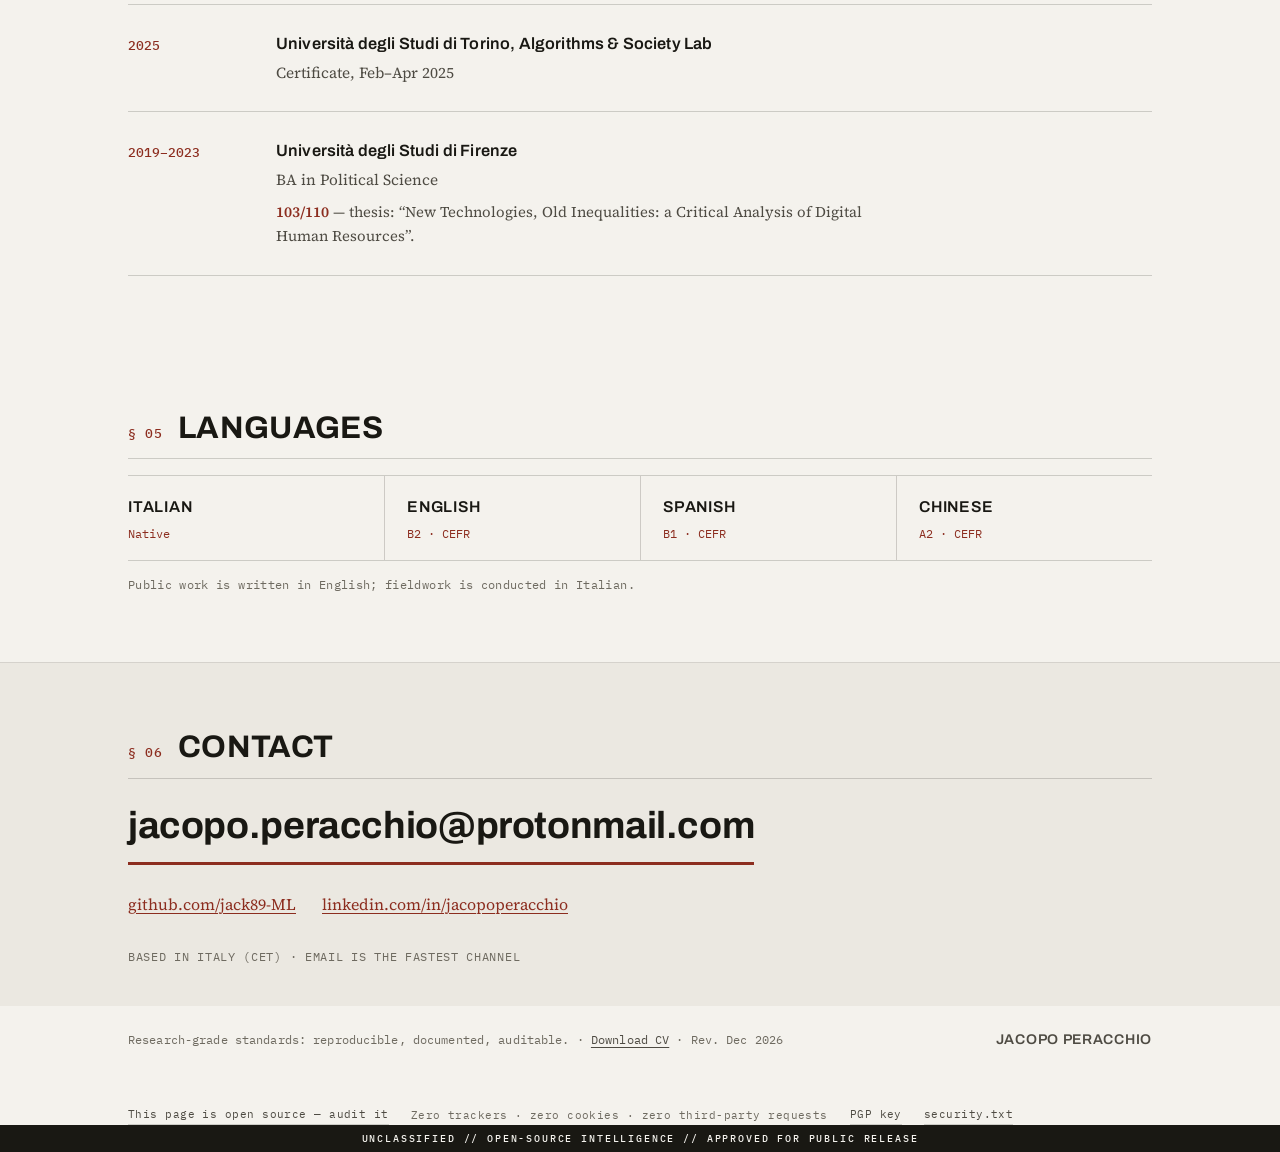
==== commit eaf9bc41: "docs: reflect 91 unit tests for eml-forensics" ====
--- a/index.html
+++ b/index.html
@@ -542,7 +542,7 @@
           <div>
             <h3><a href="https://github.com/jack89-ML/eml-forensics" target="_blank" rel="noopener">eml-forensics <svg class="ico" width="12" height="12" viewBox="0 0 24 24" fill="none" stroke="currentColor" stroke-width="2" stroke-linecap="round" stroke-linejoin="round" aria-hidden="true"><path d="M7 17L17 7"/><path d="M8 7h9v9"/></svg></a></h3>
             <p class="desc">Offline e-Discovery &amp; digital forensics CLI engine for <code>.eml</code> corpora: RFC 5322 MIME parsing, SHA-256 chain of custody, CAdES <code>.p7m</code> unwrapping, conversation DAG latency/blackout metrics, and orientation-aware OCR.</p>
-            <p class="meta">Python stdlib &middot; POSIX CLI &middot; OpenSSL &middot; 83 unit tests &middot; CI matrix</p>
+            <p class="meta">Python stdlib &middot; POSIX CLI &middot; OpenSSL &middot; 91 unit tests &middot; CI matrix</p>
           </div>
         </li>
         <li class="proj">
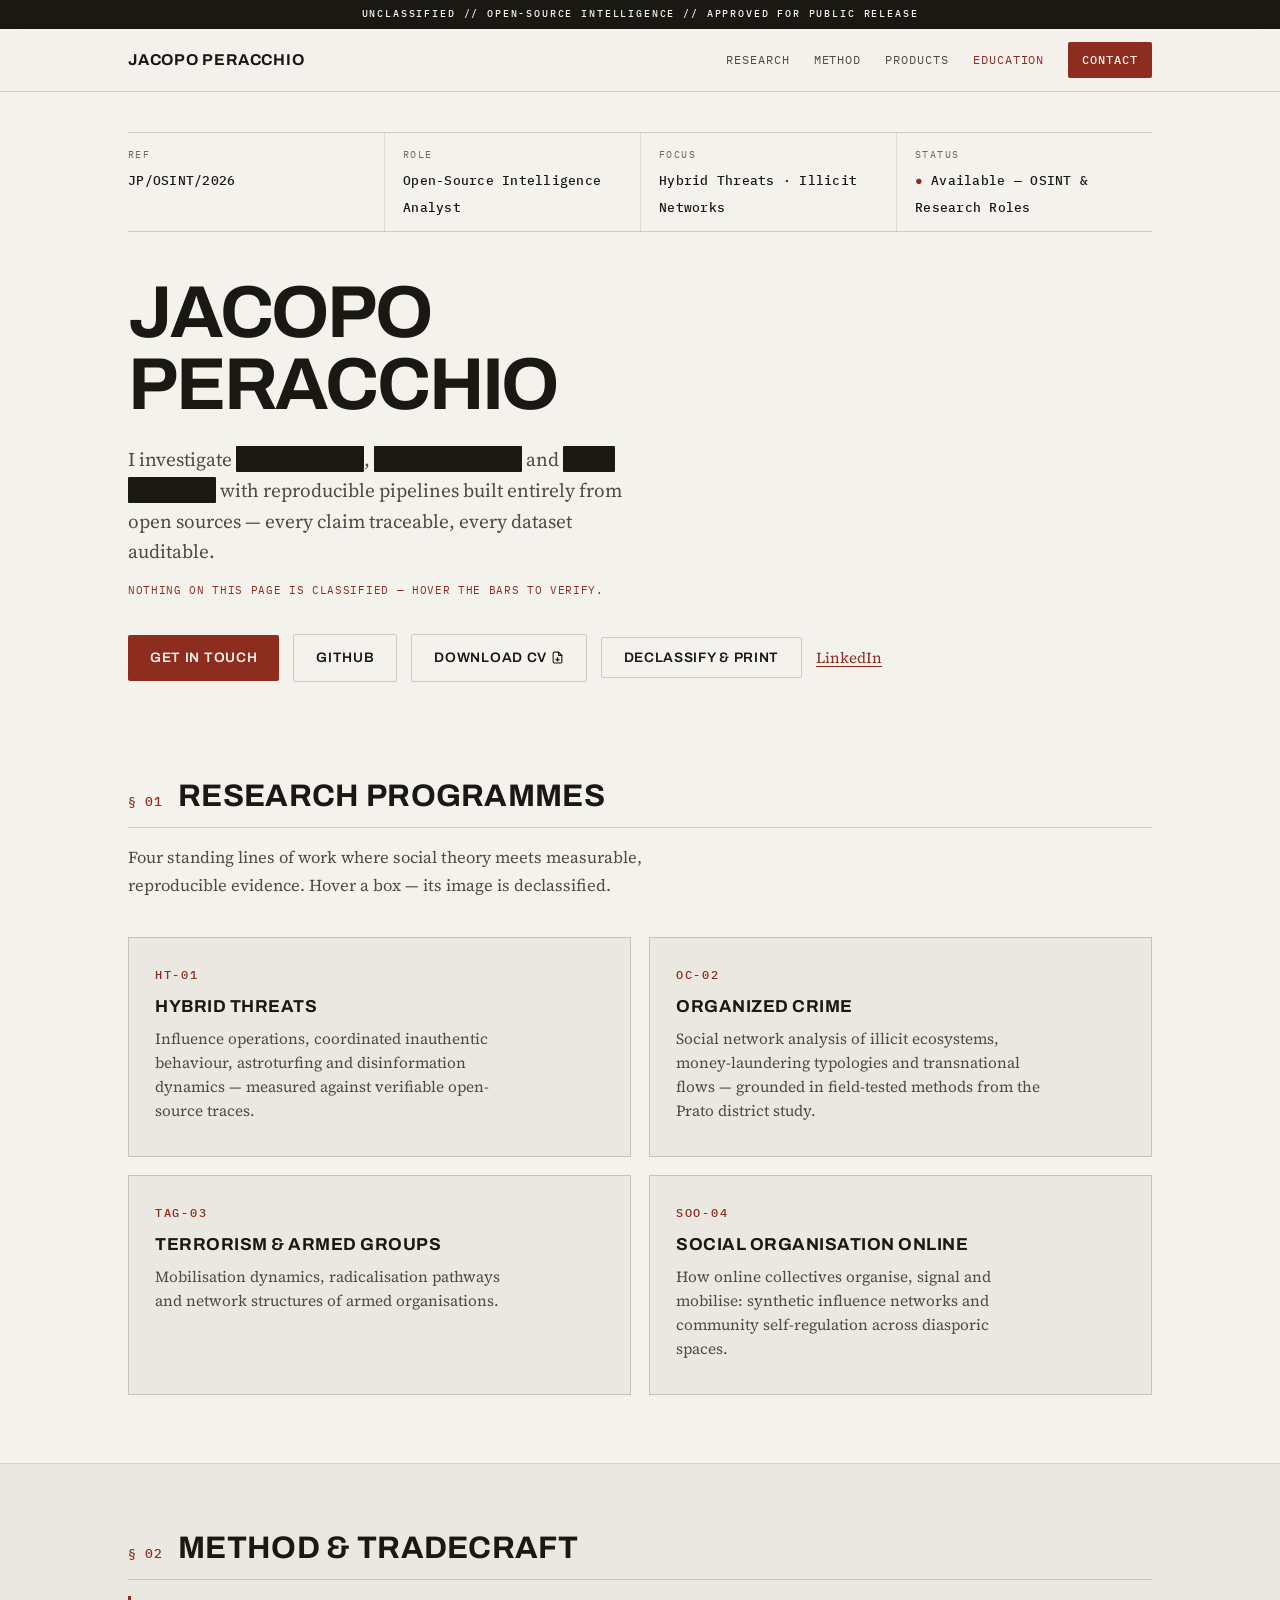
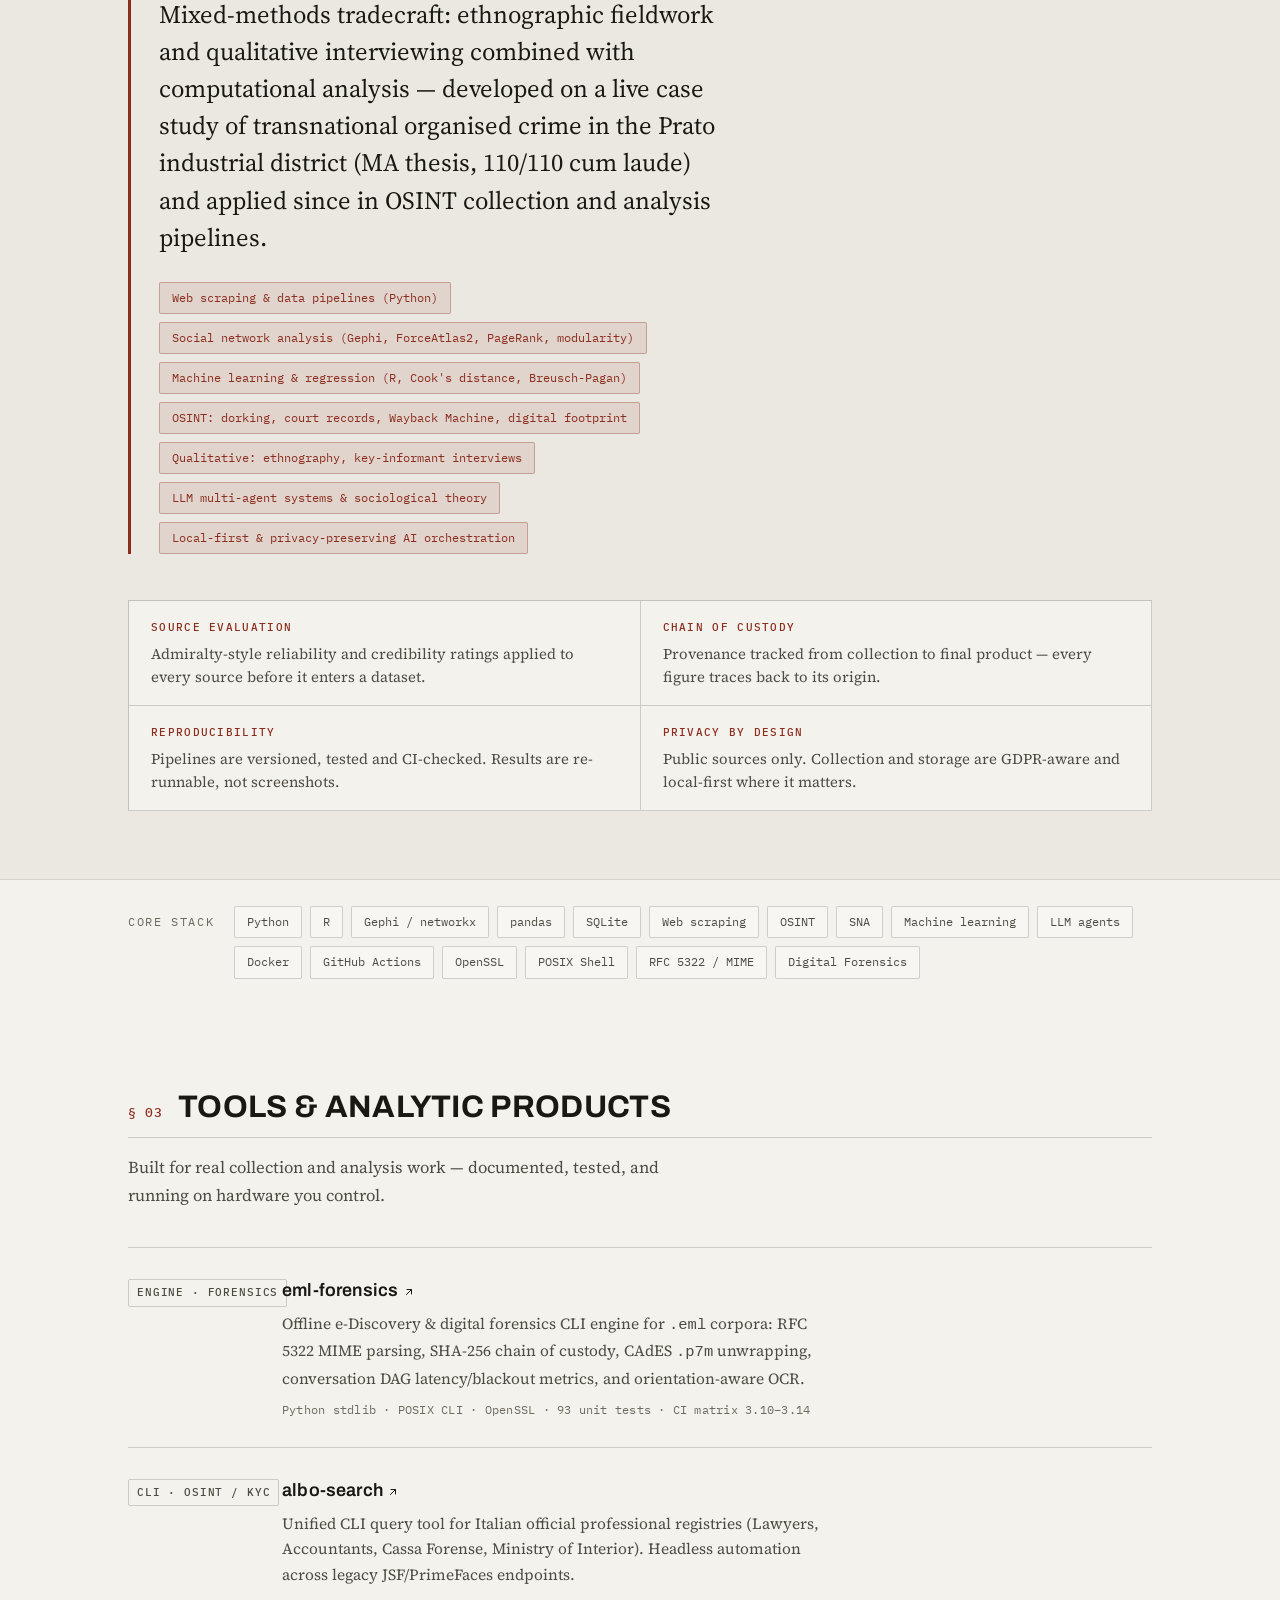
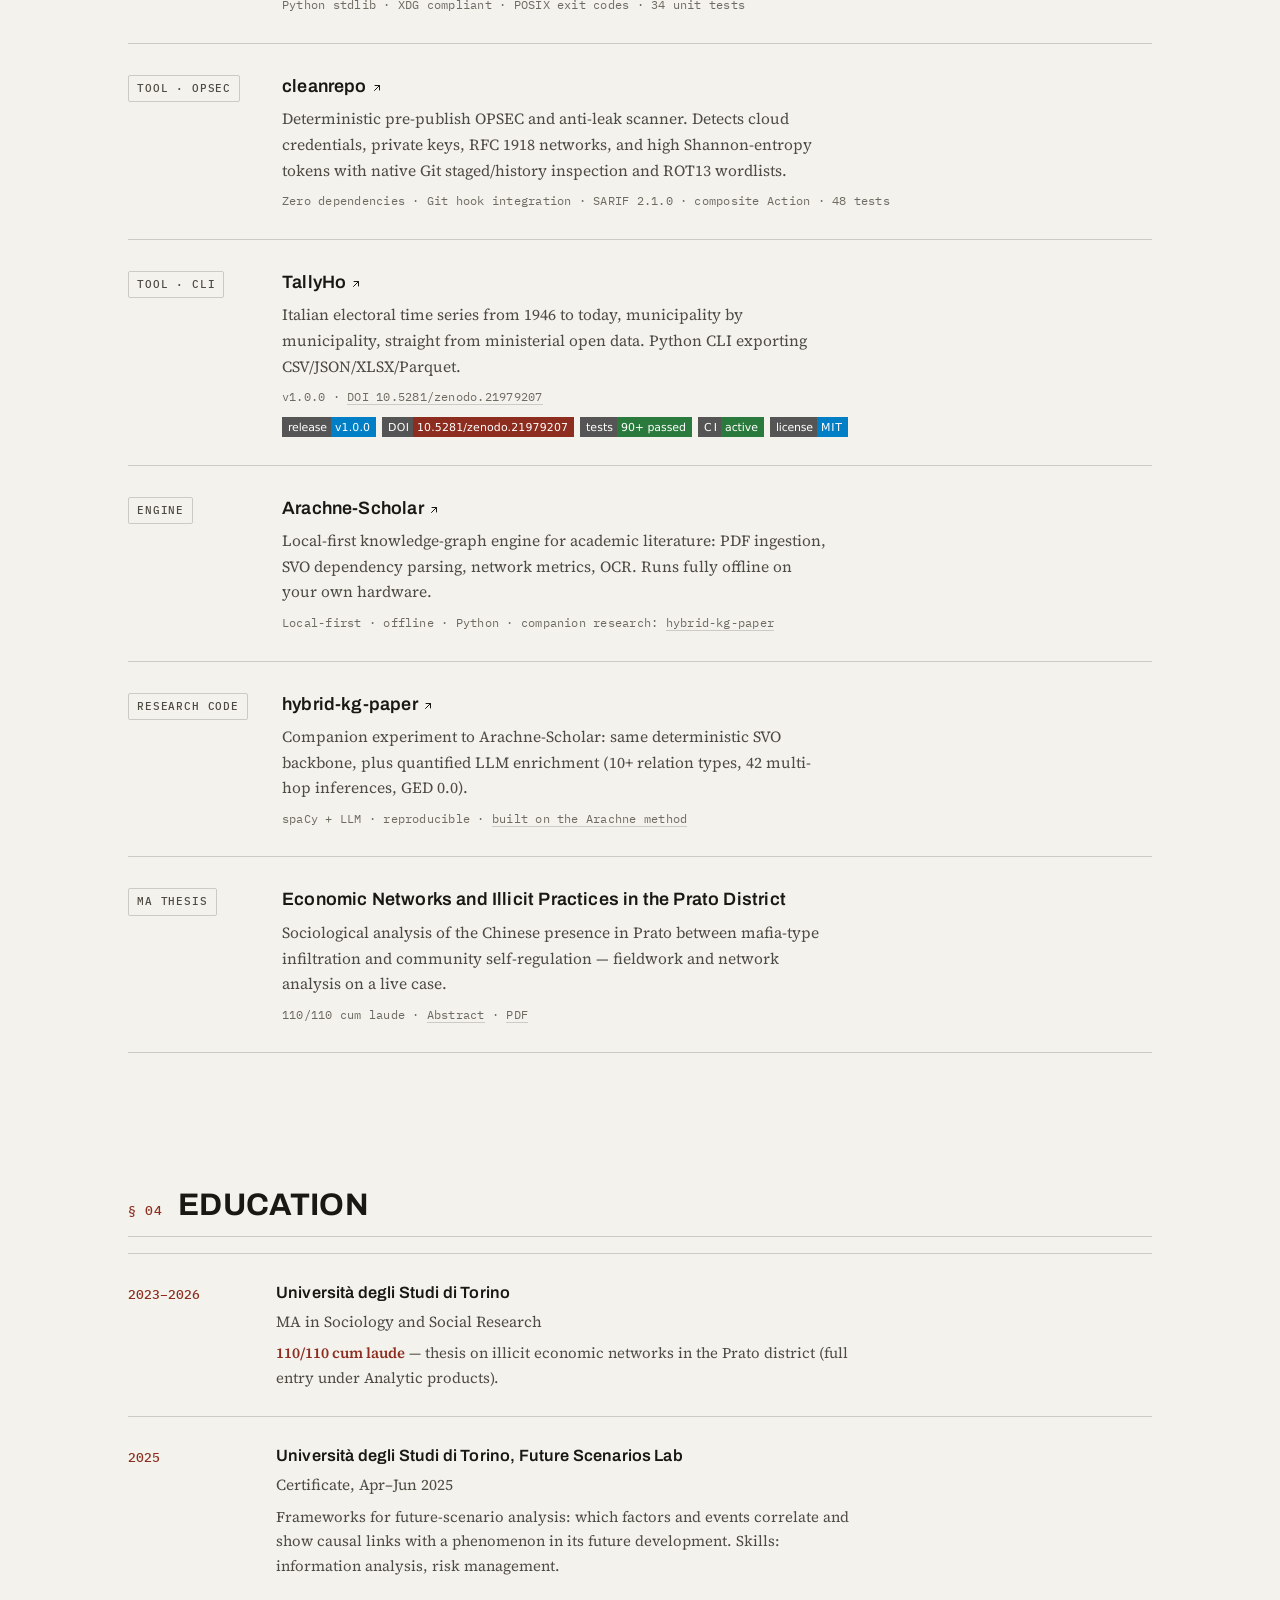
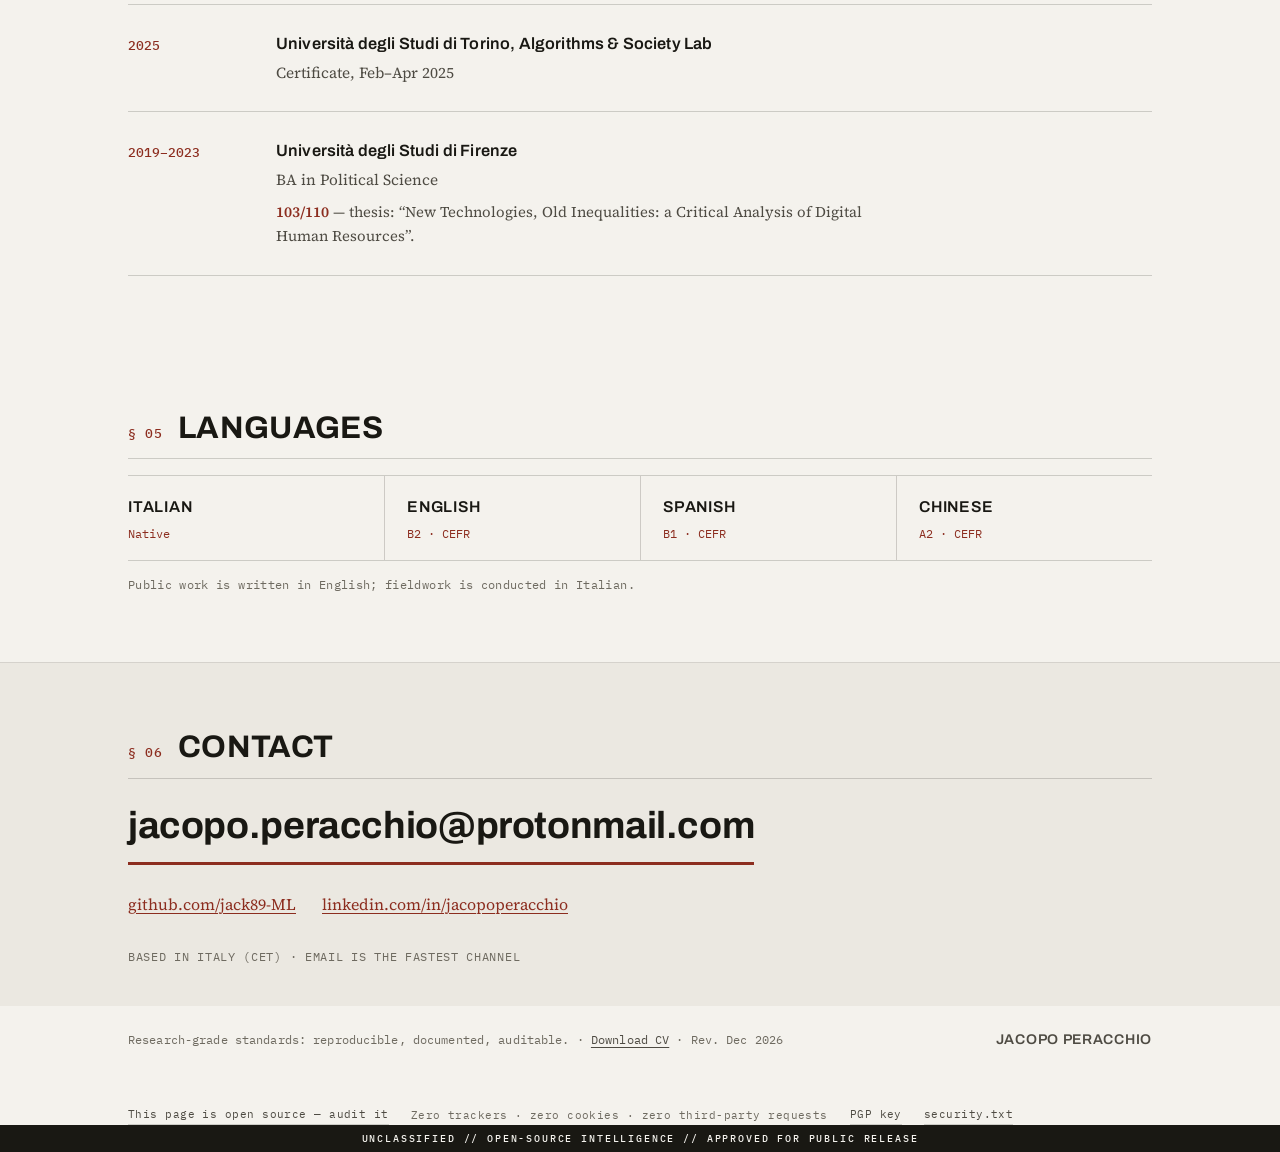
==== commit c174eed5: "content: align tool test counts and CI matrix with the verified suites" ====
--- a/index.html
+++ b/index.html
@@ -542,7 +542,7 @@
           <div>
             <h3><a href="https://github.com/jack89-ML/eml-forensics" target="_blank" rel="noopener">eml-forensics <svg class="ico" width="12" height="12" viewBox="0 0 24 24" fill="none" stroke="currentColor" stroke-width="2" stroke-linecap="round" stroke-linejoin="round" aria-hidden="true"><path d="M7 17L17 7"/><path d="M8 7h9v9"/></svg></a></h3>
             <p class="desc">Offline e-Discovery &amp; digital forensics CLI engine for <code>.eml</code> corpora: RFC 5322 MIME parsing, SHA-256 chain of custody, CAdES <code>.p7m</code> unwrapping, conversation DAG latency/blackout metrics, and orientation-aware OCR.</p>
-            <p class="meta">Python stdlib &middot; POSIX CLI &middot; OpenSSL &middot; 91 unit tests &middot; CI matrix</p>
+            <p class="meta">Python stdlib &middot; POSIX CLI &middot; OpenSSL &middot; 93 unit tests &middot; CI matrix 3.10&ndash;3.14</p>
           </div>
         </li>
         <li class="proj">
@@ -550,7 +550,7 @@
           <div>
             <h3><a href="https://github.com/jack89-ML/albo-search" target="_blank" rel="noopener">albo-search <svg class="ico" width="12" height="12" viewBox="0 0 24 24" fill="none" stroke="currentColor" stroke-width="2" stroke-linecap="round" stroke-linejoin="round" aria-hidden="true"><path d="M7 17L17 7"/><path d="M8 7h9v9"/></svg></a></h3>
             <p class="desc">Unified CLI query tool for Italian official professional registries (Lawyers, Accountants, Cassa Forense, Ministry of Interior). Headless automation across legacy JSF/PrimeFaces endpoints.</p>
-            <p class="meta">Python stdlib &middot; XDG compliant &middot; POSIX exit codes &middot; 31 unit tests</p>
+            <p class="meta">Python stdlib &middot; XDG compliant &middot; POSIX exit codes &middot; 34 unit tests</p>
           </div>
         </li>
         <li class="proj">
@@ -558,7 +558,7 @@
           <div>
             <h3><a href="https://github.com/jack89-ML/cleanrepo" target="_blank" rel="noopener">cleanrepo <svg class="ico" width="12" height="12" viewBox="0 0 24 24" fill="none" stroke="currentColor" stroke-width="2" stroke-linecap="round" stroke-linejoin="round" aria-hidden="true"><path d="M7 17L17 7"/><path d="M8 7h9v9"/></svg></a></h3>
             <p class="desc">Deterministic pre-publish OPSEC and anti-leak scanner. Detects cloud credentials, private keys, RFC 1918 networks, and high Shannon-entropy tokens with native Git staged/history inspection and ROT13 wordlists.</p>
-            <p class="meta">Zero dependencies &middot; Git hook integration &middot; SARIF 2.1.0 &middot; 38 tests</p>
+            <p class="meta">Zero dependencies &middot; Git hook integration &middot; SARIF 2.1.0 &middot; composite Action &middot; 48 tests</p>
           </div>
         </li>
         <li class="proj">
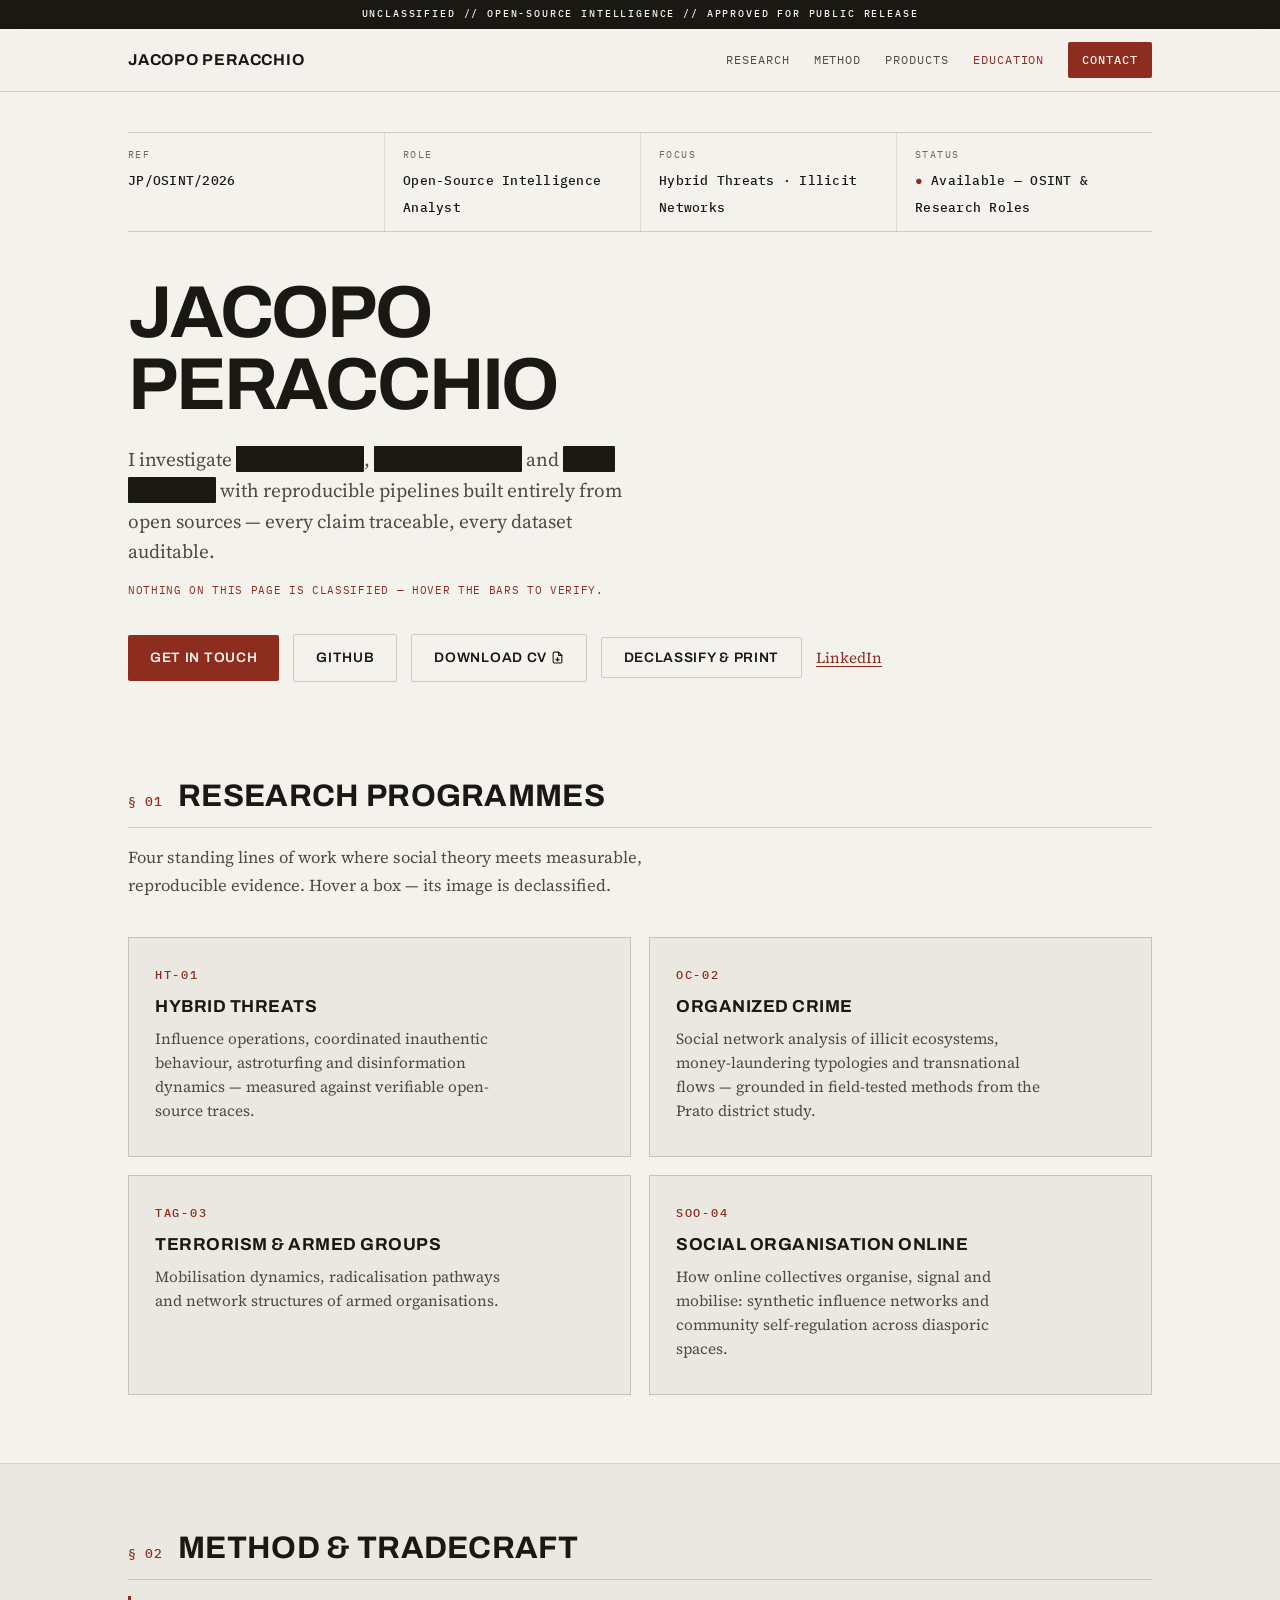
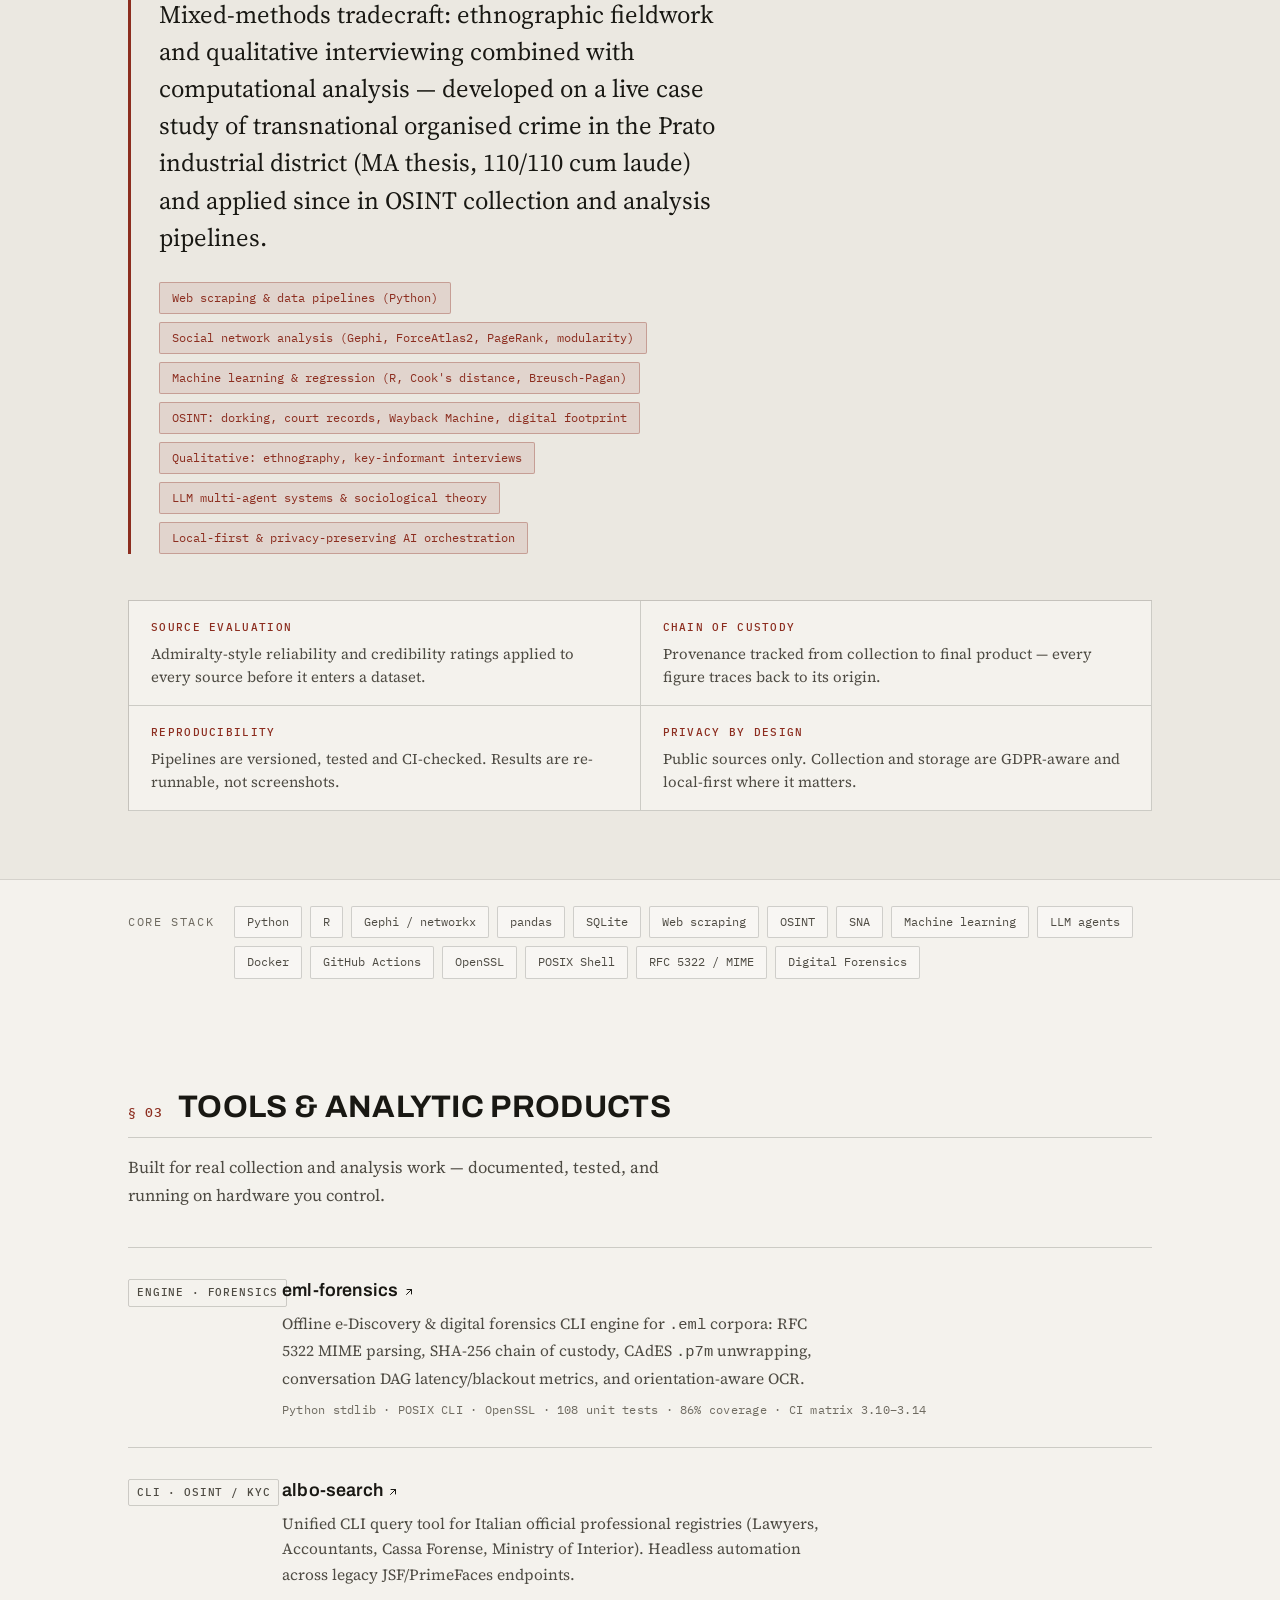
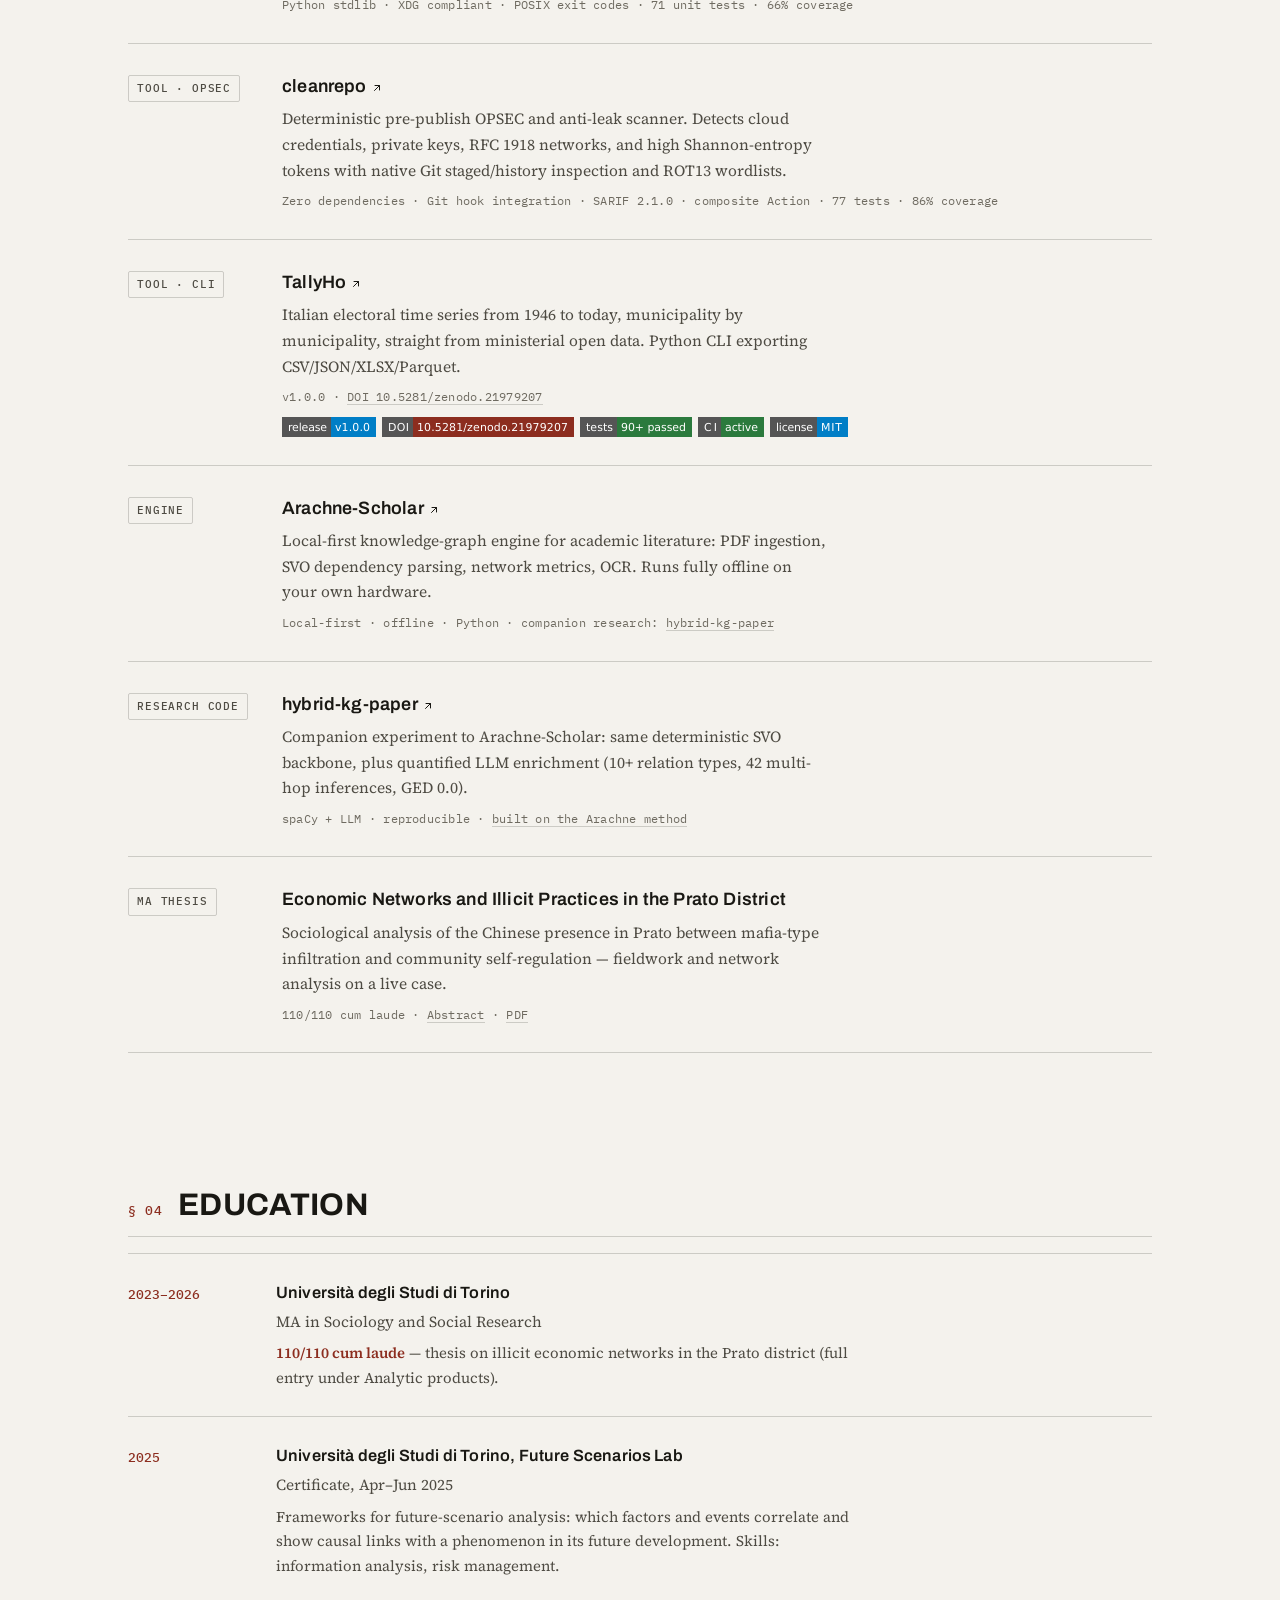
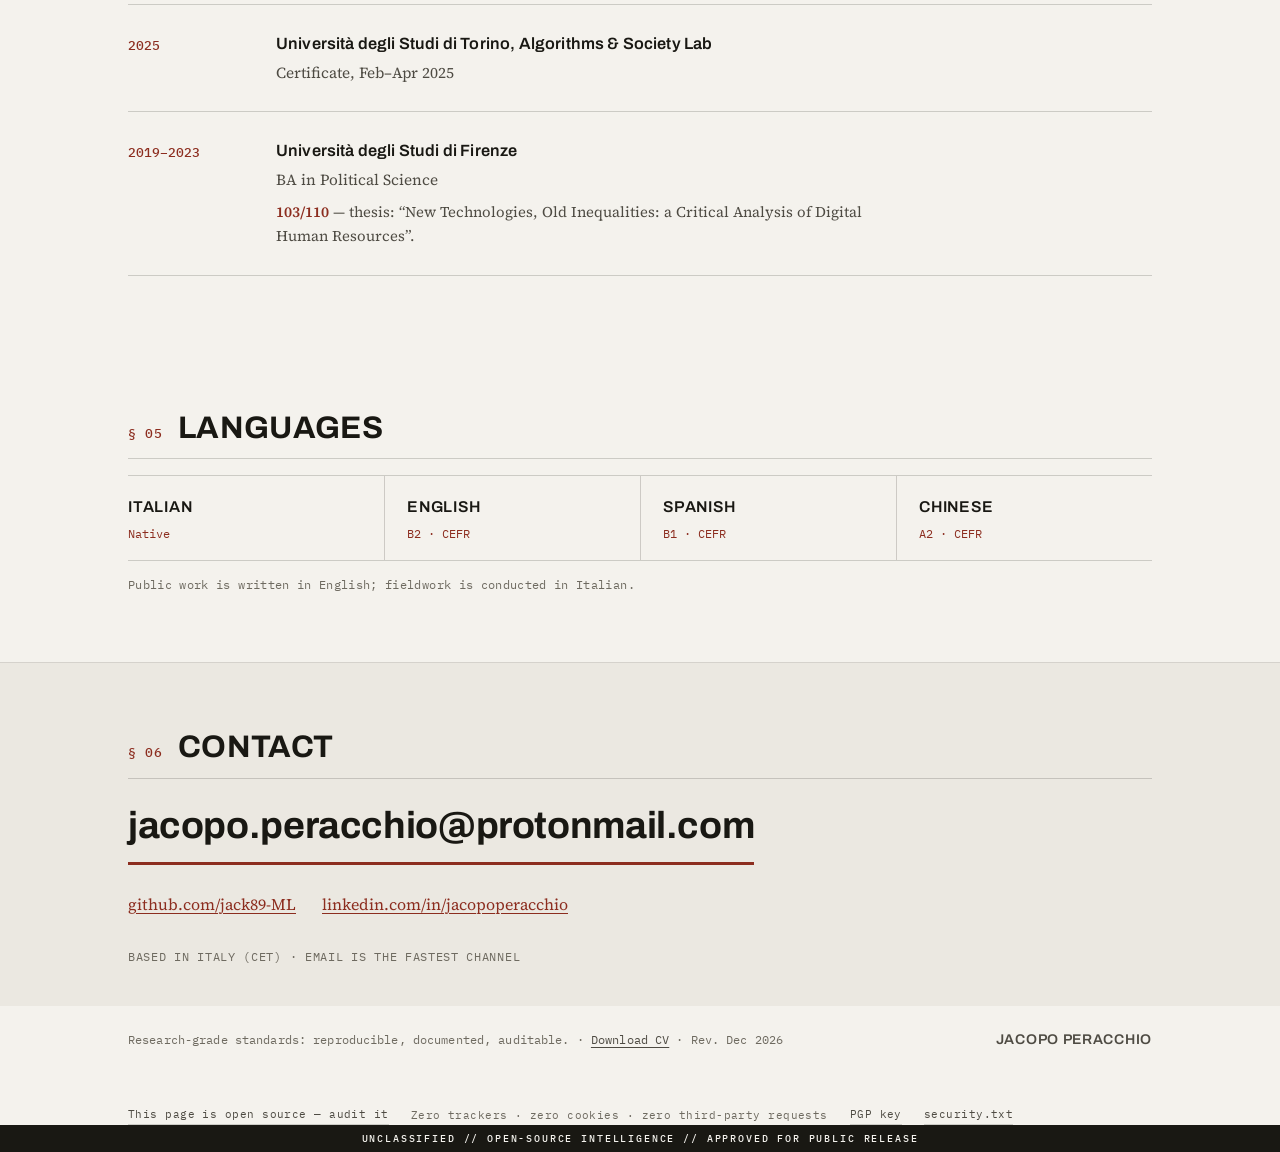
==== commit cc8f3873: "content: refresh per-project test and coverage numbers" ====
--- a/index.html
+++ b/index.html
@@ -542,7 +542,7 @@
           <div>
             <h3><a href="https://github.com/jack89-ML/eml-forensics" target="_blank" rel="noopener">eml-forensics <svg class="ico" width="12" height="12" viewBox="0 0 24 24" fill="none" stroke="currentColor" stroke-width="2" stroke-linecap="round" stroke-linejoin="round" aria-hidden="true"><path d="M7 17L17 7"/><path d="M8 7h9v9"/></svg></a></h3>
             <p class="desc">Offline e-Discovery &amp; digital forensics CLI engine for <code>.eml</code> corpora: RFC 5322 MIME parsing, SHA-256 chain of custody, CAdES <code>.p7m</code> unwrapping, conversation DAG latency/blackout metrics, and orientation-aware OCR.</p>
-            <p class="meta">Python stdlib &middot; POSIX CLI &middot; OpenSSL &middot; 93 unit tests &middot; CI matrix 3.10&ndash;3.14</p>
+            <p class="meta">Python stdlib &middot; POSIX CLI &middot; OpenSSL &middot; 108 unit tests &middot; 86% coverage &middot; CI matrix 3.10&ndash;3.14</p>
           </div>
         </li>
         <li class="proj">
@@ -550,7 +550,7 @@
           <div>
             <h3><a href="https://github.com/jack89-ML/albo-search" target="_blank" rel="noopener">albo-search <svg class="ico" width="12" height="12" viewBox="0 0 24 24" fill="none" stroke="currentColor" stroke-width="2" stroke-linecap="round" stroke-linejoin="round" aria-hidden="true"><path d="M7 17L17 7"/><path d="M8 7h9v9"/></svg></a></h3>
             <p class="desc">Unified CLI query tool for Italian official professional registries (Lawyers, Accountants, Cassa Forense, Ministry of Interior). Headless automation across legacy JSF/PrimeFaces endpoints.</p>
-            <p class="meta">Python stdlib &middot; XDG compliant &middot; POSIX exit codes &middot; 34 unit tests</p>
+            <p class="meta">Python stdlib &middot; XDG compliant &middot; POSIX exit codes &middot; 71 unit tests &middot; 66% coverage</p>
           </div>
         </li>
         <li class="proj">
@@ -558,7 +558,7 @@
           <div>
             <h3><a href="https://github.com/jack89-ML/cleanrepo" target="_blank" rel="noopener">cleanrepo <svg class="ico" width="12" height="12" viewBox="0 0 24 24" fill="none" stroke="currentColor" stroke-width="2" stroke-linecap="round" stroke-linejoin="round" aria-hidden="true"><path d="M7 17L17 7"/><path d="M8 7h9v9"/></svg></a></h3>
             <p class="desc">Deterministic pre-publish OPSEC and anti-leak scanner. Detects cloud credentials, private keys, RFC 1918 networks, and high Shannon-entropy tokens with native Git staged/history inspection and ROT13 wordlists.</p>
-            <p class="meta">Zero dependencies &middot; Git hook integration &middot; SARIF 2.1.0 &middot; composite Action &middot; 48 tests</p>
+            <p class="meta">Zero dependencies &middot; Git hook integration &middot; SARIF 2.1.0 &middot; composite Action &middot; 77 tests &middot; 86% coverage</p>
           </div>
         </li>
         <li class="proj">
